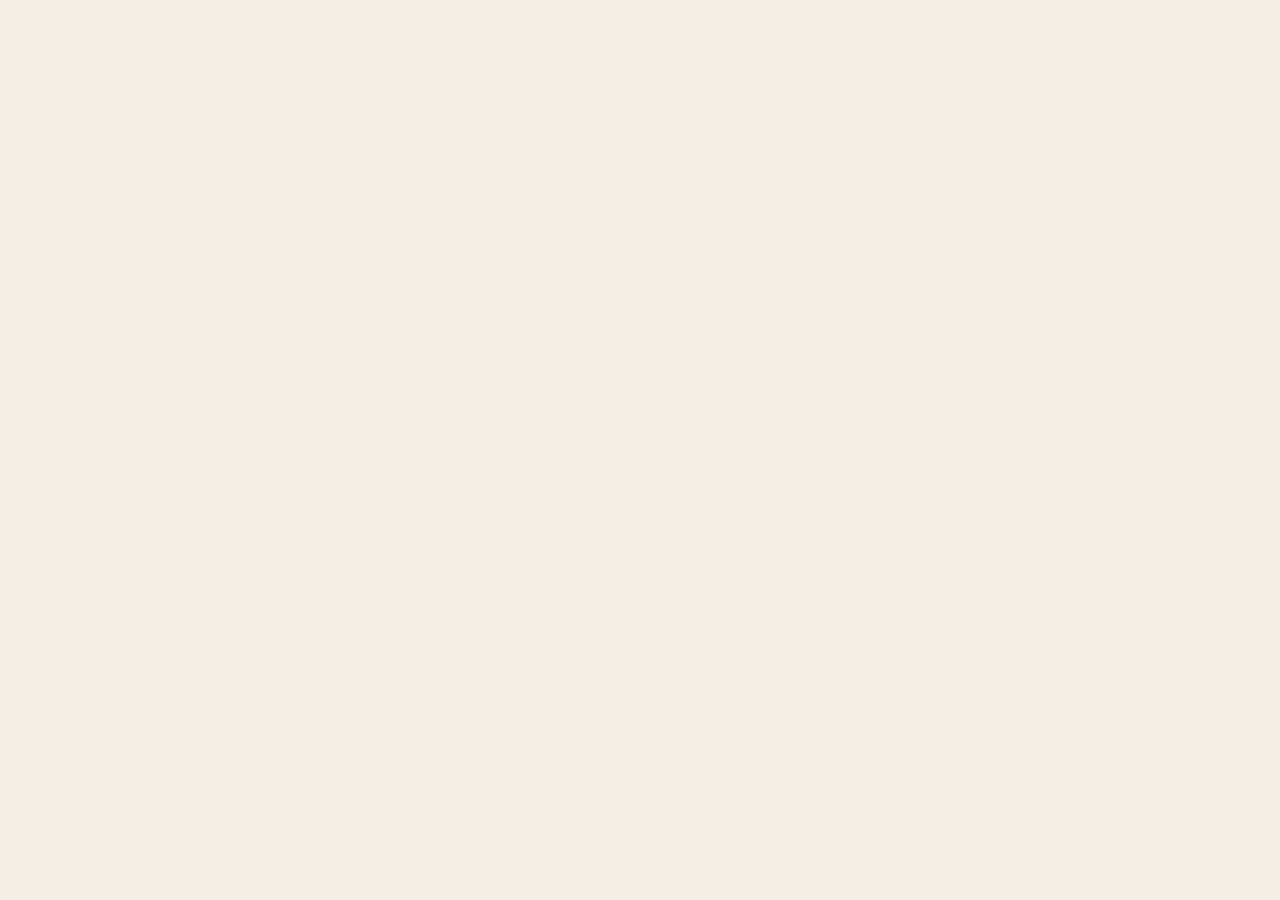
==== index.html @ b14598ec "App più fluida: transizioni anche indietro, foto pronte, posizione conservata Co-Authored-By: Claude" ====
<!doctype html>
<html lang="en">
<head>
  <meta charset="utf-8">
  <meta name="viewport" content="width=device-width, initial-scale=1, viewport-fit=cover">
  <title>Cherry: turn recipe videos into dinner</title>
  <meta name="description" content="Paste any TikTok or Instagram recipe. Cherry writes the full recipe and builds a step-by-step cook mode; on TikTok videos it loops the exact moment for every step. Grocery list in one tap.">
  <meta name="facebook-domain-verification" content="xesewtqw0tldy5pdbw3sz42eih8gtw" />
  <meta name="theme-color" content="#1B1313">
  <link rel="canonical" href="https://hellocherry.app/">
  <meta name="author" content="Jacopo Giannetti">
  <link rel="icon" type="image/png" href="/assets/favicon.png">
  <link rel="apple-touch-icon" href="/assets/apple-touch-icon.png">
  <link rel="manifest" href="/manifest.webmanifest">
  <meta property="og:title" content="Cherry: turn recipe videos into dinner">
  <meta property="og:description" content="Paste a TikTok or Instagram recipe. Cook it step by step; on TikTok videos each step loops.">
  <meta property="og:image" content="https://hellocherry.app/assets/og.png">
  <meta property="og:url" content="https://hellocherry.app/">
  <meta property="og:type" content="website">
  <meta name="twitter:card" content="summary_large_image">
  <link rel="preconnect" href="https://fonts.googleapis.com">
  <link rel="preconnect" href="https://fonts.gstatic.com" crossorigin>
  <link href="https://fonts.googleapis.com/css2?family=Bricolage+Grotesque:opsz,wdth,wght@12..96,75..100,400..800&family=Instrument+Serif:ital@0;1&display=swap" rel="stylesheet">
  <script type="module" crossorigin src="/assets/landing.C2l5xNRT.js"></script>
  <link rel="modulepreload" crossorigin href="/assets/ConsentBanner.BJQ8O-_B.js">
  <link rel="modulepreload" crossorigin href="/assets/Scenes.B4Pzx5_c.js">
  <link rel="modulepreload" crossorigin href="/assets/home.C42SQZsL.js">
  <link rel="stylesheet" crossorigin href="/assets/ConsentBanner.Bgvd4B2_.css">
  <link rel="stylesheet" crossorigin href="/assets/Scenes.BiH8XE1N.css">
  <link rel="stylesheet" crossorigin href="/assets/home.BHweD5wS.css">
</head>
<body>
  <div id="root">
    <noscript>
      <h1>Cherry: turn recipe videos into dinner</h1>
      <p>Paste any TikTok or Instagram recipe. Cherry writes the full recipe and builds a step-by-step cook mode; on TikTok videos it loops the exact moment for every step.</p>
      <a href="/app/start">Start cooking</a>
      <p>Cherry is a product of Jacopo Giannetti, Italy. Contact: support@hellocherry.app</p>
    </noscript>
  </div>
</body>
</html>
---- assets/ConsentBanner.Bgvd4B2_.css ----
:root{--paper: #F4EEE4;--paper-2: #EAE2D5;--paper-3: #DDD3C3;--white: #FFFCF7;--ink: #1B1313;--ink-2: #3B302E;--mute: #7D706A;--faint: #A99D94;--line: rgba(27, 19, 19, .1);--line-2: rgba(27, 19, 19, .2);--cherry: #E8334A;--cherry-press: #C92239;--cherry-wash: #FBE3E1;--night: var(--ink);--subtle: var(--mute);--cherry-deep: var(--cherry-press);--cherry-ink: var(--cherry-press);--blush: var(--cherry-wash);--blush-2: var(--cherry-wash);--butter: var(--paper-2);--fit: var(--ink);--grad: var(--cherry);--display: "Bricolage Grotesque", "Arial Narrow", system-ui, sans-serif;--serif: "Instrument Serif", "Times New Roman", serif;--body: "Bricolage Grotesque", system-ui, -apple-system, sans-serif;--press: .12s;--quick: .22s;--reveal: .62s;--ease: cubic-bezier(.2, .8, .2, 1);--spring: cubic-bezier(.34, 1.4, .64, 1);--r-xl: 36px;--r-lg: 26px;--r-md: 18px;--r-sm: 12px;--shadow-1: 0 1px 0 rgba(27, 19, 19, .04), 0 6px 18px rgba(27, 19, 19, .06);--shadow-2: 0 2px 4px rgba(27, 19, 19, .05), 0 24px 50px rgba(27, 19, 19, .14);--shadow-cherry: 0 10px 26px rgba(232, 51, 74, .28);--safe-b: env(safe-area-inset-bottom, 0px);--safe-t: env(safe-area-inset-top, 0px)}*,*:before,*:after{box-sizing:border-box}html{-webkit-text-size-adjust:100%;-webkit-tap-highlight-color:transparent}body{margin:0;background:var(--paper);color:var(--ink);font:500 16.5px/1.5 var(--body);font-variation-settings:"wdth" 100,"opsz" 14;-webkit-font-smoothing:antialiased;text-rendering:optimizeLegibility}img{display:block;max-width:100%}a{color:inherit;text-decoration:none}button{font:inherit;color:inherit;background:none;border:0;cursor:pointer;padding:0}input,textarea{font:inherit;color:inherit}h1,h2,h3,h4,p{margin:0}ul,ol{margin:0;padding:0;list-style:none}:focus-visible{outline:2.5px solid var(--cherry);outline-offset:3px;border-radius:8px}::selection{background:var(--cherry);color:var(--white)}.display{font-family:var(--display);font-weight:800;font-variation-settings:"wdth" 75,"opsz" 96;letter-spacing:-.035em;line-height:.92;text-wrap:balance}.display em,em.voice{font-family:var(--serif);font-style:italic;font-weight:400;letter-spacing:-.02em;font-variation-settings:normal;color:var(--cherry);padding-right:.04em}.shout{text-transform:uppercase;letter-spacing:-.02em}.eyebrow{font-size:12px;font-weight:700;letter-spacing:.16em;text-transform:uppercase;color:var(--mute);font-variation-settings:"wdth" 100}.num{font-family:var(--display);font-weight:800;font-variation-settings:"wdth" 75,"opsz" 96;letter-spacing:-.05em;line-height:.8;font-feature-settings:"tnum"}.muted{color:var(--mute)}.btn{position:relative;display:inline-flex;align-items:center;justify-content:center;gap:10px;height:58px;padding:0 28px;border-radius:999px;overflow:hidden;font-weight:700;font-size:17px;letter-spacing:-.01em;white-space:nowrap;transition:transform var(--press) var(--ease),background var(--press),box-shadow var(--quick) var(--ease),opacity var(--quick);user-select:none;-webkit-user-select:none}.btn:active{transform:scale(.965)}.btn[disabled]{opacity:.38;pointer-events:none}.btn--cherry{background:var(--cherry);color:var(--white);box-shadow:var(--shadow-cherry)}.btn--cherry:active{background:var(--cherry-press);box-shadow:0 4px 12px #e8334a4d}.btn--ink{background:var(--ink);color:var(--paper)}.btn--ghost{background:transparent;color:var(--ink);box-shadow:inset 0 0 0 1.5px var(--line-2)}.btn--white{background:var(--white);color:var(--ink);box-shadow:var(--shadow-1)}.btn--block{width:100%}.btn--sm{height:44px;padding:0 20px;font-size:15px}.btn--xl{height:66px;padding:0 34px;font-size:19px}.btn.is-busy{pointer-events:none}.btn.is-busy:after{content:"";position:absolute;left:0;bottom:0;height:4px;width:40%;background:currentColor;opacity:.55;border-radius:2px;animation:btn-wait 1.1s var(--ease) infinite}@keyframes btn-wait{0%{transform:translate(-100%)}to{transform:translate(260%)}}.btn.is-done{background:var(--ink);color:var(--paper);box-shadow:none}.icon-btn{width:44px;height:44px;border-radius:50%;display:grid;place-items:center;flex:none;background:var(--white);box-shadow:var(--shadow-1);transition:transform var(--press) var(--ease)}.icon-btn:active{transform:scale(.9)}.chip{display:inline-flex;align-items:center;gap:6px;height:32px;padding:0 13px;border-radius:999px;background:var(--white);box-shadow:inset 0 0 0 1px var(--line);font-size:13.5px;font-weight:600;white-space:nowrap}.plate{border-radius:50%;overflow:hidden;aspect-ratio:1;box-shadow:0 18px 40px #1b131338;background:var(--paper-2)}.plate img{width:100%;height:100%;object-fit:cover;transform:scale(1.04)}.stamp{position:relative;display:grid;place-items:center;width:108px;height:108px;color:var(--ink)}.stamp>svg{position:absolute;top:0;right:0;bottom:0;left:0;width:100%;height:100%;animation:spin 14s linear infinite}.stamp b{font-family:var(--display);font-variation-settings:"wdth" 75;font-weight:800;font-size:30px;letter-spacing:-.04em}@keyframes spin{to{transform:rotate(360deg)}}.spinner{width:20px;height:20px;border-radius:50%;border:2.5px solid var(--line-2);border-top-color:var(--ink);animation:spin .7s linear infinite}.shimmer{background:linear-gradient(100deg,var(--paper-2) 30%,#F1EADD 50%,var(--paper-2) 70%);background-size:300% 100%;animation:shimmer 1.6s linear infinite}@keyframes shimmer{0%{background-position:100% 0}to{background-position:-100% 0}}.loopdemo{border-radius:26px;overflow:hidden;background:var(--ink);color:var(--paper);padding:10px 10px 14px;box-shadow:var(--shadow-2)}.loopdemo__top{display:flex;align-items:center;gap:8px;padding:4px 4px 10px}.loopdemo__x{width:22px;height:22px;border-radius:50%;background:#f4eee424;display:grid;place-items:center}.loopdemo__ticks{flex:1;display:flex;gap:3px}.loopdemo__ticks i{flex:1;height:3px;border-radius:2px;background:#f4eee433;transition:background var(--quick)}.loopdemo__ticks i.on{background:var(--cherry)}.loopdemo__count{font-size:10.5px;font-weight:700;opacity:.55}.loopdemo__video{position:relative;aspect-ratio:1;border-radius:18px;overflow:hidden;background:#000}.loopdemo__video img{position:absolute;top:0;right:0;bottom:0;left:0;width:100%;height:100%;object-fit:cover}.loopdemo__loop{position:absolute;left:8px;bottom:12px;display:inline-flex;align-items:center;gap:5px;height:22px;padding:0 8px;border-radius:11px;background:#1b131399;font-size:10.5px;font-weight:700}.loopdemo__bar{position:absolute;left:0;right:0;bottom:0;height:3px;background:#f4eee440}.loopdemo__bar i{display:block;height:100%;background:var(--cherry)}.loopdemo__card{padding:12px 6px 0;display:grid;gap:3px;min-height:104px;align-content:start}.loopdemo__card small{font-size:9.5px;font-weight:700;letter-spacing:.14em;text-transform:uppercase;opacity:.5}.loopdemo__card b{font-family:var(--display);font-variation-settings:"wdth" 75,"opsz" 48;font-weight:800;font-size:19px;letter-spacing:-.02em;line-height:1.02}.loopdemo__card p{font-size:12px;opacity:.7;line-height:1.35}.loopdemo__ings{display:none}::view-transition-old(root),::view-transition-new(root){animation-duration:.26s;animation-timing-function:var(--ease)}::view-transition-group(*){animation-duration:.42s;animation-timing-function:var(--ease)}@media (prefers-reduced-motion: reduce){*,*:before,*:after{animation-duration:.001ms!important;transition-duration:.001ms!important}}.consent{position:fixed;z-index:95;left:12px;right:12px;bottom:calc(12px + env(safe-area-inset-bottom));max-width:460px;margin:0 auto;padding:16px;border-radius:20px;background:var(--white);box-shadow:0 0 0 1px #1b131314,0 18px 50px #1b131338;display:grid;gap:12px}.consent p{font-size:14.5px;line-height:1.45;color:var(--ink)}.consent a{color:var(--mute);text-decoration:underline}.consent__actions{display:grid;grid-template-columns:1fr 1fr;gap:8px}.consent__actions .btn{height:46px;font-size:15px}.footer__link{font:inherit;color:inherit;background:none;padding:0;cursor:pointer}.consent-sheet{position:fixed;top:0;right:0;bottom:0;left:0;z-index:110;background:#1b131373;display:flex;align-items:flex-end;justify-content:center;padding:12px;padding-bottom:calc(12px + env(safe-area-inset-bottom))}.consent--big{position:relative;left:auto;right:auto;bottom:auto;width:100%;max-width:520px;padding:26px 22px 18px;border-radius:26px;gap:14px;text-align:center}.consent--big h2{font-family:var(--display);font-weight:800;font-size:30px;letter-spacing:-.02em;color:var(--ink);line-height:1.05}.consent--big p{font-size:15.5px;color:var(--ink-2, var(--ink))}.consent__icon{font-size:40px;line-height:1}.consent--big .consent__actions .btn{height:54px;font-size:16.5px}.consent__more{justify-self:center;font-size:14px;color:var(--mute);font-weight:600}@media (min-width: 760px){.consent-sheet{align-items:center}}body.is-app .consent--big{bottom:auto}.consent--notice{display:flex;align-items:center;gap:10px;padding:10px 10px 10px 16px;border-radius:16px;max-width:400px}.consent--notice p{flex:1;font-size:13.5px}.consent__link{font:inherit;font-weight:700;color:var(--ink);text-decoration:underline;background:none;border:0;padding:0;cursor:pointer}.consent__x{flex:none;width:34px;height:34px;border-radius:50%;border:0;background:#1b13130f;color:var(--ink);display:grid;place-items:center;cursor:pointer}body.is-app .consent{bottom:calc(96px + env(safe-area-inset-bottom))}.consent-prefs{position:fixed;top:0;right:0;bottom:0;left:0;z-index:120;background:#1b131361;display:flex;align-items:flex-end;justify-content:center;padding:12px;padding-bottom:calc(12px + env(safe-area-inset-bottom))}.consent-prefs__card{width:100%;max-width:460px;background:var(--white);border-radius:24px;padding:22px 18px 18px;display:grid;gap:14px;box-shadow:0 24px 60px #1b13134d}.consent-prefs__card h2{font-family:var(--display);font-weight:800;font-size:24px;letter-spacing:-.02em;color:var(--ink)}.consent-prefs__lead{margin-top:-8px;font-size:13.5px;color:var(--mute)}.consent-prefs__row{display:flex;gap:14px;align-items:flex-start;padding:14px;border-radius:16px;background:#1b13130a}.consent-prefs__row b{display:block;font-size:15.5px;color:var(--ink);margin-bottom:4px}.consent-prefs__row small{display:block;font-size:13.5px;line-height:1.45;color:var(--mute)}.consent-prefs__note{font-size:12.5px;line-height:1.45;color:var(--mute)}.consent-prefs__note a{color:inherit;text-decoration:underline}.switch{flex:none;position:relative;width:50px;height:30px;border-radius:99px;border:0;background:#1b13132e;cursor:pointer;transition:background .2s}.switch span{position:absolute;top:3px;left:3px;width:24px;height:24px;border-radius:50%;background:#fff;box-shadow:0 2px 6px #0003;transition:transform .22s cubic-bezier(.3,1.4,.5,1)}.switch.is-on{background:var(--cherry)}.switch.is-on span{transform:translate(20px)}.switch:disabled{opacity:.5;cursor:not-allowed}
---- assets/Scenes.BiH8XE1N.css ----
.nx-orbit{--R: min(168px, 20dvh);--P: calc(var(--R) * .58);position:relative;height:calc(var(--R) * 2 + var(--P) * .5);margin:4px -22px 0}.nx-orbit:before{content:"";position:absolute;left:50%;top:50%;width:calc(var(--R) * 1.9);aspect-ratio:1;translate:-50% -50%;border-radius:50%;background:radial-gradient(circle,#e8334a57,#e8334a00 62%)}.nx-orbit__ring{position:absolute;left:50%;top:50%;width:0;height:0;animation:spin 80s linear infinite}.nx-orbit__seat{position:absolute;width:var(--P);height:var(--P);left:calc(var(--P) / -2);top:calc(var(--P) / -2);transform:rotate(var(--a)) translateY(calc(var(--R) * -1))}.nx-orbit__seat .plate{display:block;width:100%;box-shadow:0 16px 36px #0000008c;background:#2a2020}.nx-orbit__core{position:absolute;left:50%;top:50%;translate:-50% -50%;display:grid;justify-items:center;gap:10px}.nx-orbit__core img{width:70px;height:70px;border-radius:22px;box-shadow:0 14px 40px #e8334a73}.nx-orbit__core .display{font-size:34px;color:var(--paper);letter-spacing:-.03em}.nx-mask{display:block;overflow:hidden;padding-bottom:.1em;margin-bottom:-.1em}.nx-mask>span{display:block}.nx-box{--kraft: #C9A574;--kraft-2: #A98556;--kraft-3: #DDBD8F;position:relative;height:min(310px,36dvh);margin-top:6px}.nx-box__back{position:absolute;left:7%;right:7%;bottom:0;height:128px;border-radius:8px 8px 14px 14px;background:linear-gradient(var(--kraft-2),#8E6E45)}.nx-box__back:before,.nx-box__back:after{content:"";position:absolute;top:-26px;width:44%;height:30px;background:var(--kraft-3);border-radius:4px;transition:transform var(--reveal) var(--ease)}.nx-box__back:before{left:-7%;transform-origin:100% 100%;transform:rotate(-24deg)}.nx-box__back:after{right:-7%;transform-origin:0 100%;transform:rotate(24deg)}.nx-box__front{position:absolute;z-index:20;left:3%;right:3%;bottom:0;height:100px;display:flex;flex-direction:column;align-items:center;justify-content:center;gap:4px;border-radius:6px 6px 16px 16px;background:linear-gradient(var(--kraft-3),var(--kraft) 30%);box-shadow:0 -2px #ffffff59 inset,0 18px 30px #1b131338}.nx-box__front:before{content:"";position:absolute;left:50%;top:0;width:46px;height:100%;margin-left:-23px;background:#fffcf747}.nx-box__label{position:relative;display:grid;justify-items:center;padding:6px 16px 7px;background:var(--white);color:var(--ink);border-radius:4px;transform:rotate(-2deg);box-shadow:0 2px 6px #1b13132e}.nx-box__label small{font-size:10.5px;font-weight:700;letter-spacing:.2em;text-transform:uppercase;color:var(--mute)}.nx-box__label b{font-size:30px;line-height:.95;text-transform:uppercase}.nx-box__front .voice{position:relative;font-size:17px;line-height:1;color:#5b4326}.nx-box__shelf{position:absolute;left:0;right:0;top:0;height:92px;border-bottom:2px solid var(--ink)}.nx-box__shelf small{display:block;font-size:12px;font-weight:700;letter-spacing:.16em;text-transform:uppercase;color:var(--mute)}.nx-box__shelf .voice{position:absolute;left:0;bottom:12px;font-size:30px;line-height:1;color:var(--faint)}.nx-reelcard{position:absolute;width:15.5%;aspect-ratio:3 / 4;margin-left:-7.75%;border-radius:9px;overflow:hidden;background:var(--paper-3);box-shadow:0 0 0 2px var(--white),0 6px 14px #1b131347;transition:filter .5s var(--ease),border-radius .4s var(--ease),box-shadow .3s}.nx-reelcard img{width:100%;height:100%;object-fit:cover}.nx-reelcard i{position:absolute;right:5px;top:0;width:9px;height:13px;background:var(--cherry);clip-path:polygon(0 0,100% 0,100% 100%,50% 72%,0 100%)}.nx-box.is-closed .nx-reelcard:not(.is-out){filter:grayscale(1) brightness(.8)}.nx-reelcard.is-out{width:16.5%;aspect-ratio:1;margin-left:0;border-radius:50%;box-shadow:0 0 0 3px var(--white),0 0 0 6px var(--cherry),0 10px 20px #e8334a66}.nx-reelcard.is-out i{display:none}.flow--dark .nx-box__shelf{border-color:#f4eee459}.flow--dark .nx-box__shelf small{color:#f4eee48c}.flow--dark .nx-reelcard.is-out{box-shadow:0 0 0 3px var(--ink),0 0 0 6px var(--cherry),0 10px 24px #e8334a80}.flow--dark .nx-box__front{box-shadow:0 -2px #ffffff59 inset,0 18px 40px #0009}.nx-readout{display:flex;align-items:baseline;gap:14px}.nx-readout .num{font-size:84px}.nx-readout .voice{font-size:24px;color:var(--ink);line-height:1.05}.nx-ruler{-webkit-appearance:none;-moz-appearance:none;appearance:none;display:block;width:100%;height:48px;margin:10px 0 0;background:repeating-linear-gradient(90deg,var(--line-2) 0 1.5px,transparent 1.5px calc((100% - 1.5px) / 27)) center / 100% 20px no-repeat;touch-action:pan-y}.nx-ruler::-webkit-slider-runnable-track{height:48px;background:none}.nx-ruler::-moz-range-track{height:48px;background:none}.nx-ruler::-webkit-slider-thumb{-webkit-appearance:none;width:12px;height:48px;border-radius:6px;background:var(--cherry);box-shadow:0 0 0 4px var(--paper),var(--shadow-cherry)}.nx-ruler::-moz-range-thumb{width:12px;height:48px;border:0;border-radius:6px;background:var(--cherry);box-shadow:0 0 0 4px var(--paper),var(--shadow-cherry)}.nx-ruler__ends{display:flex;justify-content:space-between;margin-top:4px;font-size:13px;font-weight:600;color:var(--mute)}.nx-link{display:flex;align-items:center;gap:10px;height:46px;padding:0 8px 0 14px;border-radius:999px;background:var(--white);box-shadow:var(--shadow-1),inset 0 0 0 1.5px var(--line);font-size:14px;font-weight:600;color:var(--ink-2)}.nx-link>span{flex:1;overflow:hidden;text-overflow:ellipsis;white-space:nowrap}.nx-link>i{width:30px;height:30px;flex:none;border-radius:50%;display:grid;place-items:center;background:var(--ink);color:var(--paper);transition:background var(--quick)}.nx-link>i.done{background:var(--cherry)}.nx-link .spinner{width:14px;height:14px;border-color:#f4eee44d;border-top-color:var(--paper)}.nx-magic__stage{position:relative;height:244px;margin-top:14px}.nx-reel{position:absolute;left:50%;top:0;width:138px;height:244px;margin-left:-69px;border-radius:22px;overflow:hidden;background:#000;box-shadow:var(--shadow-2);transform-origin:50% 42%}.nx-reel img{width:100%;height:100%;object-fit:cover}.nx-reel:after{content:"";position:absolute;top:55%;right:0;bottom:0;left:0;background:linear-gradient(transparent,#0009)}.nx-reel__ui{position:absolute;z-index:1;right:8px;bottom:52px;display:grid;gap:8px}.nx-reel__ui i{width:22px;height:22px;border-radius:50%;background:#ffffffe0}.nx-reel__cap{position:absolute;z-index:1;left:10px;right:44px;bottom:14px;display:grid;gap:5px}.nx-reel__cap b{height:6px;border-radius:3px;background:#ffffffd9}.nx-reel__cap b:last-child{width:60%}.nx-reel__scan{position:absolute;z-index:2;left:0;right:0;height:3px;background:var(--cherry);box-shadow:0 0 20px 7px #e8334abf}.nx-step{position:absolute;left:112px;right:0;top:4px;height:54px;display:flex;align-items:center;gap:10px;padding:6px 10px 6px 6px;border-radius:16px;background:var(--white);box-shadow:var(--shadow-1),inset 0 0 0 1px var(--line)}.nx-step img{width:42px;height:42px;flex:none;border-radius:11px;object-fit:cover}.nx-step>span{flex:1;min-width:0;display:grid;gap:1px}.nx-step small{font-size:11px;font-weight:700;letter-spacing:.06em;color:var(--mute)}.nx-step b{font-size:14.5px;font-weight:700;line-height:1.15;white-space:nowrap;overflow:hidden;text-overflow:ellipsis}.nx-step>i{width:24px;height:24px;flex:none;border-radius:50%;display:grid;place-items:center;background:var(--cherry);color:#fff}.nx-step>i svg{animation:spin 2.4s linear infinite}.nx-step.is-live{box-shadow:0 0 0 2px var(--cherry),var(--shadow-2)}.nx-magic__cap{display:flex;align-items:center;justify-content:space-between;gap:12px;margin-top:12px;min-height:32px}.nx-magic__cap p{font-family:var(--serif);font-style:italic;font-size:23px;line-height:1.1}.nx-magic__cap button{width:32px;height:32px;flex:none;border-radius:50%;display:grid;place-items:center;background:var(--paper-2);color:var(--mute)}
---- assets/home.BHweD5wS.css ----
html{scroll-behavior:smooth}body{overflow-x:hidden;font-size:17.5px}main{overflow-x:clip}section{padding:clamp(84px,11vw,160px) clamp(18px,5vw,64px);max-width:1320px;margin:0 auto}.section-title{font-size:clamp(46px,7.4vw,104px);max-width:13ch}.eyebrow{display:block;margin-bottom:18px}.nav{position:fixed;z-index:50;top:10px;left:50%;transform:translate(-50%);width:min(1240px,calc(100% - 20px));display:flex;align-items:center;justify-content:space-between;gap:16px;height:62px;padding:0 9px 0 18px;border-radius:999px;transition:background var(--quick),box-shadow var(--quick)}.nav--solid{background:#fffcf7db;backdrop-filter:blur(18px) saturate(1.4);-webkit-backdrop-filter:blur(18px) saturate(1.4);box-shadow:var(--shadow-1)}.nav__links{display:flex;gap:30px;font-weight:600;font-size:15px}.nav__links a{transition:color var(--press)}.nav__links a:hover{color:var(--cherry)}.nav__cta{display:flex;align-items:center;gap:16px}.nav__signin{font-weight:600;font-size:15px}@media (max-width: 860px){.nav__links{display:none}.nav__cta{gap:14px}}.hero{max-width:none;padding:104px clamp(14px,3vw,44px) 56px;min-height:100svh;display:flex;flex-direction:column}.hero__stage{position:relative;flex:1;display:grid;grid-template-columns:minmax(0,1fr) auto;align-items:center;gap:clamp(24px,4vw,72px)}.hero__title{font-size:clamp(60px,12.4vw,210px);line-height:.86;letter-spacing:-.045em}.hero__title>span{display:block;white-space:nowrap}.hero__title em{text-transform:none;font-size:1.02em;letter-spacing:-.03em}.hero__p{display:inline-block;width:.82em;vertical-align:middle;margin:-.1em .04em 0}.hero__phone{position:relative;width:clamp(170px,20vw,320px);z-index:3}.hero__foot{display:flex;align-items:flex-end;justify-content:space-between;gap:40px;margin-top:clamp(30px,5vw,64px);padding:0 clamp(4px,2vw,20px)}.hero__lead{font-size:clamp(18px,1.7vw,24px);line-height:1.38;max-width:31ch;color:var(--ink-2)}.hero__lead b{color:var(--ink);font-weight:700}.hero__cta{display:grid;gap:12px;justify-items:end;flex:none}.hero__sub{font-size:14.5px;color:var(--mute)}@media (max-width: 760px){.hero{padding-top:92px;min-height:0}.hero__title{font-size:17.5vw}.hero__stage{grid-template-columns:1fr;justify-items:center;padding-top:8px;gap:30px}.hero__title{justify-self:start}.hero__phone{width:62vw}.hero__foot{flex-direction:column;align-items:stretch;gap:22px;margin-top:64px}.hero__cta{justify-items:stretch}.hero__cta .btn{width:100%;padding:0 18px}.hero__sub{text-align:center}}.marquee{background:var(--ink);color:var(--paper);overflow:hidden;padding:20px 0;transform:rotate(-1.2deg) scale(1.02);margin:10px 0 0}.marquee__track{display:flex;width:max-content;animation:slide 26s linear infinite}.marquee span{display:inline-flex;align-items:center;font-family:var(--display);font-variation-settings:"wdth" 75,"opsz" 96;font-weight:800;text-transform:uppercase;font-size:clamp(24px,3.4vw,46px);letter-spacing:-.02em;white-space:nowrap}.marquee i{width:.42em;height:.42em;border-radius:50%;background:var(--cherry);margin:0 .7em}@keyframes slide{to{transform:translate(-50%)}}.problem__title{font-size:clamp(46px,8vw,118px);max-width:14ch}.problem__title s{text-decoration-color:var(--cherry);text-decoration-thickness:.07em;color:var(--faint)}.problem__list{margin-top:clamp(40px,6vw,84px);border-top:2px solid var(--ink)}.problem__list li{display:grid;grid-template-columns:clamp(70px,12vw,190px) 1fr;align-items:baseline;gap:16px;padding:clamp(22px,3vw,38px) 0;border-bottom:1px solid var(--line-2)}.problem__list .num{font-size:clamp(44px,6vw,92px);color:var(--paper-3);transition:color var(--quick)}.problem__list li:hover .num{color:var(--cherry)}.problem__list b{font-family:var(--display);font-variation-settings:"wdth" 75,"opsz" 96;font-weight:800;font-size:clamp(28px,4vw,58px);letter-spacing:-.03em;line-height:1;display:block}.problem__list p{color:var(--mute);margin-top:8px;font-size:clamp(16px,1.5vw,20px)}.how{display:grid;grid-template-columns:1fr 1fr;gap:clamp(30px,5vw,80px) clamp(30px,6vw,90px);align-items:end}.how__steps{grid-column:1 / -1;display:grid;grid-template-columns:repeat(3,1fr);gap:clamp(20px,3vw,44px);border-top:2px solid var(--ink);padding-top:26px}.how__steps .num{display:block;font-size:clamp(64px,8vw,124px);color:var(--cherry);margin-bottom:14px}.how__steps b{font-size:clamp(20px,1.9vw,26px);font-weight:700;letter-spacing:-.01em}.how__steps p{color:var(--mute);margin-top:8px;max-width:34ch}.typing{padding:clamp(18px,2.4vw,30px);border-radius:var(--r-xl);background:var(--white);box-shadow:var(--shadow-2)}.typing__field{display:flex;align-items:center;gap:10px;height:64px;padding:0 8px 0 22px;border-radius:999px;background:var(--paper);font-weight:500;overflow:hidden}.typing__field>span:first-child{flex:1;white-space:nowrap;overflow:hidden}.caret{display:inline-block;width:2px;height:1.15em;background:var(--cherry);vertical-align:-4px;margin-left:2px;animation:blink 1s steps(1) infinite}@keyframes blink{50%{opacity:0}}.typing__go{width:48px;height:48px;flex:none;border-radius:50%;background:var(--paper-3);color:var(--white);display:grid;place-items:center;transition:background var(--quick) var(--ease),transform var(--quick) var(--spring)}.typing__go.on{background:var(--cherry);transform:scale(1.06)}.typing__out{height:104px;display:grid;align-items:center;padding:14px 6px 0}.typing__work{display:flex;align-items:center;gap:12px;font-weight:600;color:var(--mute)}.typing__result{display:flex;align-items:center;gap:16px}.typing__result .plate{width:84px;flex:none;box-shadow:var(--shadow-1)}.typing__result b{font-family:var(--display);font-variation-settings:"wdth" 75,"opsz" 48;font-weight:800;font-size:28px;letter-spacing:-.02em;line-height:1;display:block}.typing__result small{color:var(--mute);font-size:14.5px;display:block;margin-top:6px}@media (max-width: 860px){.how,.how__steps{grid-template-columns:1fr}}.cookm{max-width:none;background:var(--ink);color:var(--paper);border-radius:clamp(32px,5vw,72px);margin:0 clamp(8px,1.4vw,20px);padding-left:clamp(22px,6vw,110px);padding-right:clamp(22px,6vw,110px)}.cookm .eyebrow{color:#f4eee48c}.cookm__inner{max-width:1200px;margin:0 auto;display:grid;grid-template-columns:1.2fr .8fr;gap:clamp(30px,6vw,100px);align-items:center}.cookm__list{margin-top:clamp(30px,4vw,56px);border-top:1px solid rgba(244,238,228,.25)}.cookm__list li{padding:20px 0;border-bottom:1px solid rgba(244,238,228,.14);display:grid;grid-template-columns:minmax(0,1fr) minmax(0,1.2fr);gap:20px;align-items:baseline}.cookm__list b{font-size:19px;font-weight:700}.cookm__list p{color:#f4eee49e;font-size:16px}.cookm__demo{position:relative;max-width:340px;justify-self:center;width:100%}.cookm__demo .loopdemo{background:#2a1e1e;box-shadow:0 40px 80px #00000080;transform:rotate(3deg)}.cookm__stamp{position:absolute;left:-54px;top:-48px;width:128px;height:128px;color:var(--ink);background:var(--cherry);border-radius:50%;z-index:2}.cookm__stamp>svg{color:var(--white);fill:var(--white)}.cookm__stamp b{color:var(--white);display:grid}@media (max-width: 900px){.cookm__inner{grid-template-columns:1fr}.cookm__list li{grid-template-columns:1fr;gap:4px}.cookm__demo{max-width:280px;margin-top:30px}.cookm__stamp{left:-30px;top:-40px;width:104px;height:104px}}.more{display:grid;grid-template-columns:1fr 1fr;gap:18px}.more__tile{position:relative;padding:clamp(26px,3.4vw,48px);border-radius:var(--r-xl);background:var(--white);box-shadow:var(--shadow-1);overflow:hidden;min-height:480px;display:flex;flex-direction:column}.more__tile h3{font-size:clamp(36px,4.4vw,64px);max-width:11ch}.more__tile--book{background:var(--paper-2);box-shadow:none}.checks{margin-top:auto;padding-top:30px;border-top:0}.checks li{display:flex;align-items:center;gap:14px;padding:15px 0;border-top:1px solid var(--line-2);font-weight:600;font-size:18px}.checks em{margin-left:auto;font-style:normal;color:var(--mute);font-weight:500;font-size:15.5px}.cb{width:26px;height:26px;border-radius:50%;box-shadow:inset 0 0 0 1.5px var(--line-2);display:grid;place-items:center;color:var(--paper);flex:none}.checks li.on .cb{background:var(--ink);box-shadow:none}.checks li.on span:nth-child(2){color:var(--faint);text-decoration:line-through;text-decoration-color:var(--cherry);text-decoration-thickness:2px}.more__plates{position:absolute;left:0;right:0;bottom:-70px;display:flex;justify-content:center}.more__plates .plate{width:30%;flex:none;margin:0 -5%}.more__plates .plate:nth-child(odd){transform:translateY(38px) rotate(-6deg)}.more__plates .plate:nth-child(3n){z-index:2;transform:translateY(-14px)}@media (max-width: 820px){.more{grid-template-columns:1fr}.more__tile{min-height:420px}}.applike{max-width:none;background:var(--cherry);color:var(--white);margin-top:clamp(60px,8vw,120px);overflow:hidden}.applike__inner{max-width:1200px;margin:0 auto;display:grid;grid-template-columns:1.3fr .7fr;gap:40px;align-items:center}.applike .eyebrow{color:#fffcf7bf}.applike__title{font-size:clamp(52px,9vw,140px);line-height:.84}.applike__title em{color:var(--ink);text-transform:none}.applike__lead{font-size:clamp(17px,1.6vw,21px);max-width:40ch;margin:26px 0 30px;opacity:.92}.applike__icon{width:min(300px,60vw);border-radius:22%;box-shadow:0 40px 80px #1b131359;justify-self:center}@media (max-width: 820px){.applike__inner{grid-template-columns:1fr}.applike__icon{width:180px;justify-self:start}}.pricing{text-align:center}.pricing .section-title{margin:0 auto}.price-cards{display:grid;grid-template-columns:repeat(2,minmax(0,380px));justify-content:center;gap:18px;margin-top:56px;text-align:left}.price{position:relative;padding:32px;border-radius:var(--r-xl);background:var(--white);box-shadow:inset 0 0 0 1.5px var(--line-2);display:grid;gap:10px}.price--best{box-shadow:inset 0 0 0 2.5px var(--ink),var(--shadow-2)}.price__tag{position:absolute;top:-13px;left:28px;height:26px;padding:0 12px;border-radius:13px;background:var(--cherry);color:var(--white);font-size:12px;font-weight:700;line-height:26px;letter-spacing:.06em;text-transform:uppercase}.price>b{font-size:18px;font-weight:700}.price__amount{font-size:clamp(64px,7vw,96px);margin:6px 0;display:flex;align-items:baseline;flex-wrap:wrap;gap:0 .14em}.price__amount small{font-size:.24em;font-weight:600;color:var(--mute);letter-spacing:0}.price__was{font-size:.42em;font-weight:600;color:var(--mute);text-decoration-thickness:2px;margin-right:.2em}.price p b{color:var(--ink)}.price p{color:var(--mute);margin-bottom:14px;min-height:2.6em}.pricing__fine{margin-top:28px;color:var(--mute);font-size:15px}@media (max-width: 720px){.price-cards{grid-template-columns:1fr}}.faq{max-width:980px}.faq__list{margin-top:48px;border-top:2px solid var(--ink)}.faq__item{border-bottom:1px solid var(--line-2)}.faq__item button{width:100%;display:flex;justify-content:space-between;align-items:center;gap:20px;padding:26px 0;text-align:left;font-weight:700;font-size:clamp(20px,2.1vw,26px);letter-spacing:-.015em}.faq__item button svg{flex:none;transition:transform var(--quick) var(--ease),color var(--quick)}.faq__item.open button svg{transform:rotate(45deg);color:var(--cherry)}.faq__item p{color:var(--ink-2);padding:0 0 28px;max-width:62ch}.faq__item>div{overflow:hidden}.closer{position:relative;text-align:center;padding-top:clamp(60px,8vw,120px)}.closer__title{font-size:clamp(60px,12.5vw,210px);line-height:.82;margin:0 auto 44px;max-width:9ch;position:relative;z-index:1}.closer__title em{text-transform:none}.closer__plates .plate{position:absolute;width:clamp(110px,17vw,260px)}.closer__plates .plate:nth-child(1){left:4%;top:12%;transform:rotate(-10deg)}.closer__plates .plate:nth-child(2){right:5%;bottom:20%;transform:rotate(8deg);z-index:2}.footer{max-width:1320px;margin:0 auto;padding:36px clamp(18px,5vw,64px) calc(110px + var(--safe-b));display:flex;flex-wrap:wrap;align-items:center;justify-content:space-between;gap:20px;border-top:1px solid var(--line-2)}.footer nav{display:flex;gap:24px;font-weight:600;font-size:15px}.footer small{width:100%;color:var(--faint)}.sticky-cta{position:fixed;z-index:45;left:50%;bottom:calc(16px + var(--safe-b));box-shadow:0 0 0 4px var(--paper),0 14px 30px #1b131340}@media (min-width: 861px){.sticky-cta{display:none}}@media (max-width: 760px){.closer__plates{display:flex;justify-content:center;gap:18px;margin-bottom:26px}.closer__plates .plate{position:relative;width:30vw;left:auto;right:auto;top:auto;bottom:auto}}.lnav{--p: 0;position:fixed;z-index:50;left:50%;top:calc(14px - var(--p) * 4px);transform:translate(-50%);display:flex;align-items:center;justify-content:space-between;gap:16px;width:calc(100% - 28px);max-width:calc(1280px - var(--p) * 560px);height:calc(66px - var(--p) * 12px);padding:0 calc(10px - var(--p) * 3px) 0 calc(22px - var(--p) * 6px);border-radius:999px;color:color-mix(in srgb,var(--ink) calc(var(--p) * 100%),var(--paper));background:rgba(255,252,247,calc(var(--p) * .9));-webkit-backdrop-filter:blur(calc(var(--p) * 18px)) saturate(1.4);backdrop-filter:blur(calc(var(--p) * 18px)) saturate(1.4);box-shadow:0 1px rgba(27,19,19,calc(var(--p) * .05)),0 12px 32px rgba(27,19,19,calc(var(--p) * .14));transition:max-width .22s var(--ease),width .22s var(--ease),height .22s var(--ease),top .22s var(--ease),padding .22s var(--ease),background .22s linear,color .22s linear,box-shadow .22s linear}.lnav__logo{display:inline-flex;align-items:center;gap:9px}.lnav__logo img{width:calc(34px - var(--p) * 6px);height:calc(34px - var(--p) * 6px);border-radius:11px;transition:width .22s var(--ease),height .22s var(--ease)}.lnav__logo .display{font-size:calc(25px - var(--p) * 4px);letter-spacing:-.02em;transition:font-size .22s var(--ease)}.lnav__links{display:flex;gap:calc(34px - var(--p) * 10px);font-weight:600;font-size:15px;transition:gap .22s var(--ease)}.lnav__links a{position:relative;padding:6px 0}.lnav__links a:after{content:"";position:absolute;left:0;right:0;bottom:0;height:2px;border-radius:1px;background:var(--cherry);transform:scaleX(0);transform-origin:0 50%;transition:transform var(--quick) var(--ease)}.lnav__links a:hover:after{transform:scaleX(1)}.lnav__cta{display:flex;align-items:center;gap:16px}.lnav__signin{font-weight:600;font-size:15px;white-space:nowrap}.lnav .btn--sm{height:calc(46px - var(--p) * 6px);transition:height .22s var(--ease)}@media (max-width: 860px){.lnav{width:calc(100% - 20px - var(--p) * 18%);gap:10px;padding-left:calc(14px - var(--p) * 2px)}.lnav__links,.lnav__signin{display:none}.lnav__cta{gap:8px}.lnav .btn--sm{padding:0 16px}.lnav__menu{display:grid}}.lnav__menu{display:none;place-items:center;width:calc(46px - var(--p) * 6px);height:calc(46px - var(--p) * 6px);border-radius:50%;color:inherit;background:color-mix(in srgb,rgba(27,19,19,.07) calc(var(--p) * 100%),rgba(244,238,228,.14));transition:width .22s var(--ease),height .22s var(--ease)}.lnav--paper .lnav__menu{background:#1b131312}.lnav__sheet{position:absolute;right:0;top:calc(100% + 10px);min-width:220px;display:grid;padding:10px;border-radius:24px;background:var(--white);color:var(--ink);box-shadow:0 0 0 1px var(--line),0 24px 50px #1b131347;animation:lnav-sheet .22s var(--ease);transform-origin:100% 0}.lnav__sheet a{padding:13px 14px;border-radius:14px;font-weight:600;font-size:17px}.lnav__sheet a:active{background:var(--paper-2)}.lnav__sheet a:last-child{margin-top:6px;border-top:1px solid var(--line);border-radius:0 0 14px 14px;color:var(--mute)}@keyframes lnav-sheet{0%{opacity:0;transform:translateY(-8px) scale(.96)}}@media (min-width: 861px){.lnav__sheet{display:none}}@media (max-width: 860px){.lnav__menu{display:grid}}.lhero{max-width:none;margin:0;padding:0;background:var(--ink);color:var(--paper);border-radius:0 0 clamp(32px,5vw,72px) clamp(32px,5vw,72px);overflow:hidden}.lhero__in{position:relative;max-width:1400px;min-height:100svh;margin:0 auto;padding:120px clamp(18px,5vw,72px) clamp(40px,6vw,80px);display:grid;grid-template-columns:minmax(0,1.05fr) minmax(0,.95fr);align-items:center;gap:clamp(20px,4vw,60px)}.lhero__text{grid-column:1;grid-row:1;position:relative;z-index:2}.lhero__orbit{grid-column:2;grid-row:1;justify-self:center}.lhero .nx-orbit{--R: clamp(170px, 19vw, 290px);width:calc(var(--R) * 2 + var(--P));height:calc(var(--R) * 2 + var(--P));margin:0}.lhero .nx-orbit__core img{width:clamp(64px,7vw,108px);height:auto;aspect-ratio:1;border-radius:28%}.lhero__title .nx-mask{width:max-content}.lhero__title{font-size:clamp(56px,7.9vw,140px);line-height:.86;letter-spacing:-.045em;white-space:nowrap}.lhero__title em{text-transform:none}.lhero__lead{margin-top:clamp(22px,2.6vw,38px);font-size:clamp(18px,1.55vw,23px);line-height:1.4;max-width:34ch;color:#f4eee4c7}.lhero__lead b{color:var(--paper);font-weight:700}.lhero__cta{margin-top:clamp(26px,3vw,40px);display:grid;gap:12px;justify-items:start}.lhero__cta span{font-size:14.5px;color:#f4eee48c}@media (max-width: 860px){.lhero__in{grid-template-columns:minmax(0,1fr);min-height:0;padding:86px 22px 44px;gap:6px}.lhero__orbit{grid-column:1;grid-row:1;justify-self:center}.lhero__text{grid-row:2}.lhero .nx-orbit{--R: min(168px, 43vw)}.lhero__title{font-size:clamp(44px,13vw,64px)}.lhero__cta{justify-items:stretch}.lhero__cta .btn{width:100%;padding:0 18px}.lhero__cta span{text-align:center}}.lhero+.marquee{margin-top:clamp(28px,4vw,56px)}.lsome{display:grid;grid-template-columns:minmax(0,1fr) minmax(0,1fr);gap:clamp(30px,5vw,90px);align-items:center}.lsome .section-title{max-width:9ch}.lsome__lead{margin-top:22px;font-size:clamp(18px,1.5vw,21px);line-height:1.45;color:var(--ink-2);max-width:36ch}.lsome__ctl{margin-top:clamp(26px,3vw,44px);max-width:460px}.lsome__ctl .nx-readout .num{font-size:clamp(72px,8vw,120px)}.lsome__ctl .nx-readout .voice{font-size:clamp(20px,1.9vw,26px)}.lsome__box{justify-self:center;width:min(100%,520px)}.lsome__box .nx-box{height:470px;margin:0}.lsome__box .nx-box__front{height:124px}.lsome__box .nx-box__back{height:158px}.lsome__box .nx-box__label b{font-size:38px}.lsome__pains{grid-column:1 / -1;display:grid;grid-template-columns:repeat(3,1fr);gap:clamp(18px,3vw,44px);margin-top:clamp(20px,3vw,40px);padding-top:26px;border-top:2px solid var(--ink)}.lsome__pains .num{display:block;font-size:clamp(34px,4vw,56px);color:var(--paper-3);margin-bottom:12px}.lsome__pains b{display:block;font-family:var(--display);font-variation-settings:"wdth" 75,"opsz" 96;font-weight:800;font-size:clamp(24px,2.5vw,36px);letter-spacing:-.03em;line-height:1}.lsome__pains p{margin-top:8px;color:var(--mute);font-size:16.5px;max-width:30ch}@media (max-width: 860px){.lsome{grid-template-columns:minmax(0,1fr)}.lsome__box{order:-1}.lsome__box .nx-box{height:330px}.lsome__box .nx-box__front{height:100px}.lsome__box .nx-box__back{height:128px}.lsome__box .nx-box__label b{font-size:30px}.lsome__pains{grid-template-columns:1fr;gap:22px}}.lhow{display:grid;grid-template-columns:minmax(0,.9fr) minmax(0,1.1fr);gap:clamp(30px,6vw,110px);align-items:center}.lhow__stage{justify-self:center;width:min(100%,400px);padding:clamp(18px,2.2vw,28px);border-radius:var(--r-xl);background:var(--paper-2)}.lhow__stage .nx-magic{margin:0}.lhow .section-title{max-width:11ch}.lhow__steps{margin-top:clamp(28px,3.4vw,52px);border-top:2px solid var(--ink)}.lhow__steps li{display:grid;grid-template-columns:clamp(52px,6vw,92px) 1fr;align-items:start;gap:12px;padding:clamp(16px,2vw,24px) 0;border-bottom:1px solid var(--line-2);opacity:.42;transition:opacity var(--reveal) var(--ease)}.lhow__steps li.on{opacity:1}.lhow__steps .num{font-size:clamp(44px,5vw,76px);color:var(--paper-3);transition:color var(--reveal) var(--ease)}.lhow__steps li.on .num{color:var(--cherry)}.lhow__steps b{display:block;font-size:clamp(20px,1.9vw,26px);font-weight:700;letter-spacing:-.01em}.lhow__steps p{margin-top:6px;color:var(--mute);max-width:40ch}@media (max-width: 860px){.lhow{grid-template-columns:minmax(0,1fr)}.lhow__copy{order:-1}}.lnav--paper{color:var(--ink)}.lnav__links a[aria-current=page]:after{transform:scaleX(1)}.lprice{min-height:calc(100svh - 160px);padding-top:clamp(70px,8vw,110px)}.more__tile--book .more__plates{bottom:26px;left:0;right:0;justify-content:center}.more__tile--book .more__plates .plate{width:24%;margin:0 -4%}.more__tile--book .more__plates .plate:nth-child(1){transform:translateY(30px) rotate(-14deg);z-index:1}.more__tile--book .more__plates .plate:nth-child(2){transform:translateY(10px) rotate(-7deg);z-index:2}.more__tile--book .more__plates .plate:nth-child(3){transform:translateY(-2px) rotate(-2deg);z-index:3}.more__tile--book .more__plates .plate:nth-child(4){transform:translateY(-2px) rotate(3deg);z-index:4}.more__tile--book .more__plates .plate:nth-child(5){transform:translateY(10px) rotate(8deg);z-index:2}.more__tile--book .more__plates .plate:nth-child(6){transform:translateY(30px) rotate(14deg);z-index:1}@media (max-width: 820px){.more__tile--book{min-height:380px}.more__tile--book .more__plates .plate{width:25%;margin:0 -4%}}.footer nav{flex-wrap:wrap;gap:14px 24px}.footer{padding-bottom:calc(40px + var(--safe-b))}.closer--top{padding-top:clamp(110px,12vw,170px);padding-bottom:clamp(40px,6vw,90px)}.lhero--end{border-radius:clamp(32px,5vw,72px);margin-top:clamp(40px,6vw,90px)}.lhero--end .lhero__in{min-height:0;padding-top:clamp(60px,8vw,110px)}
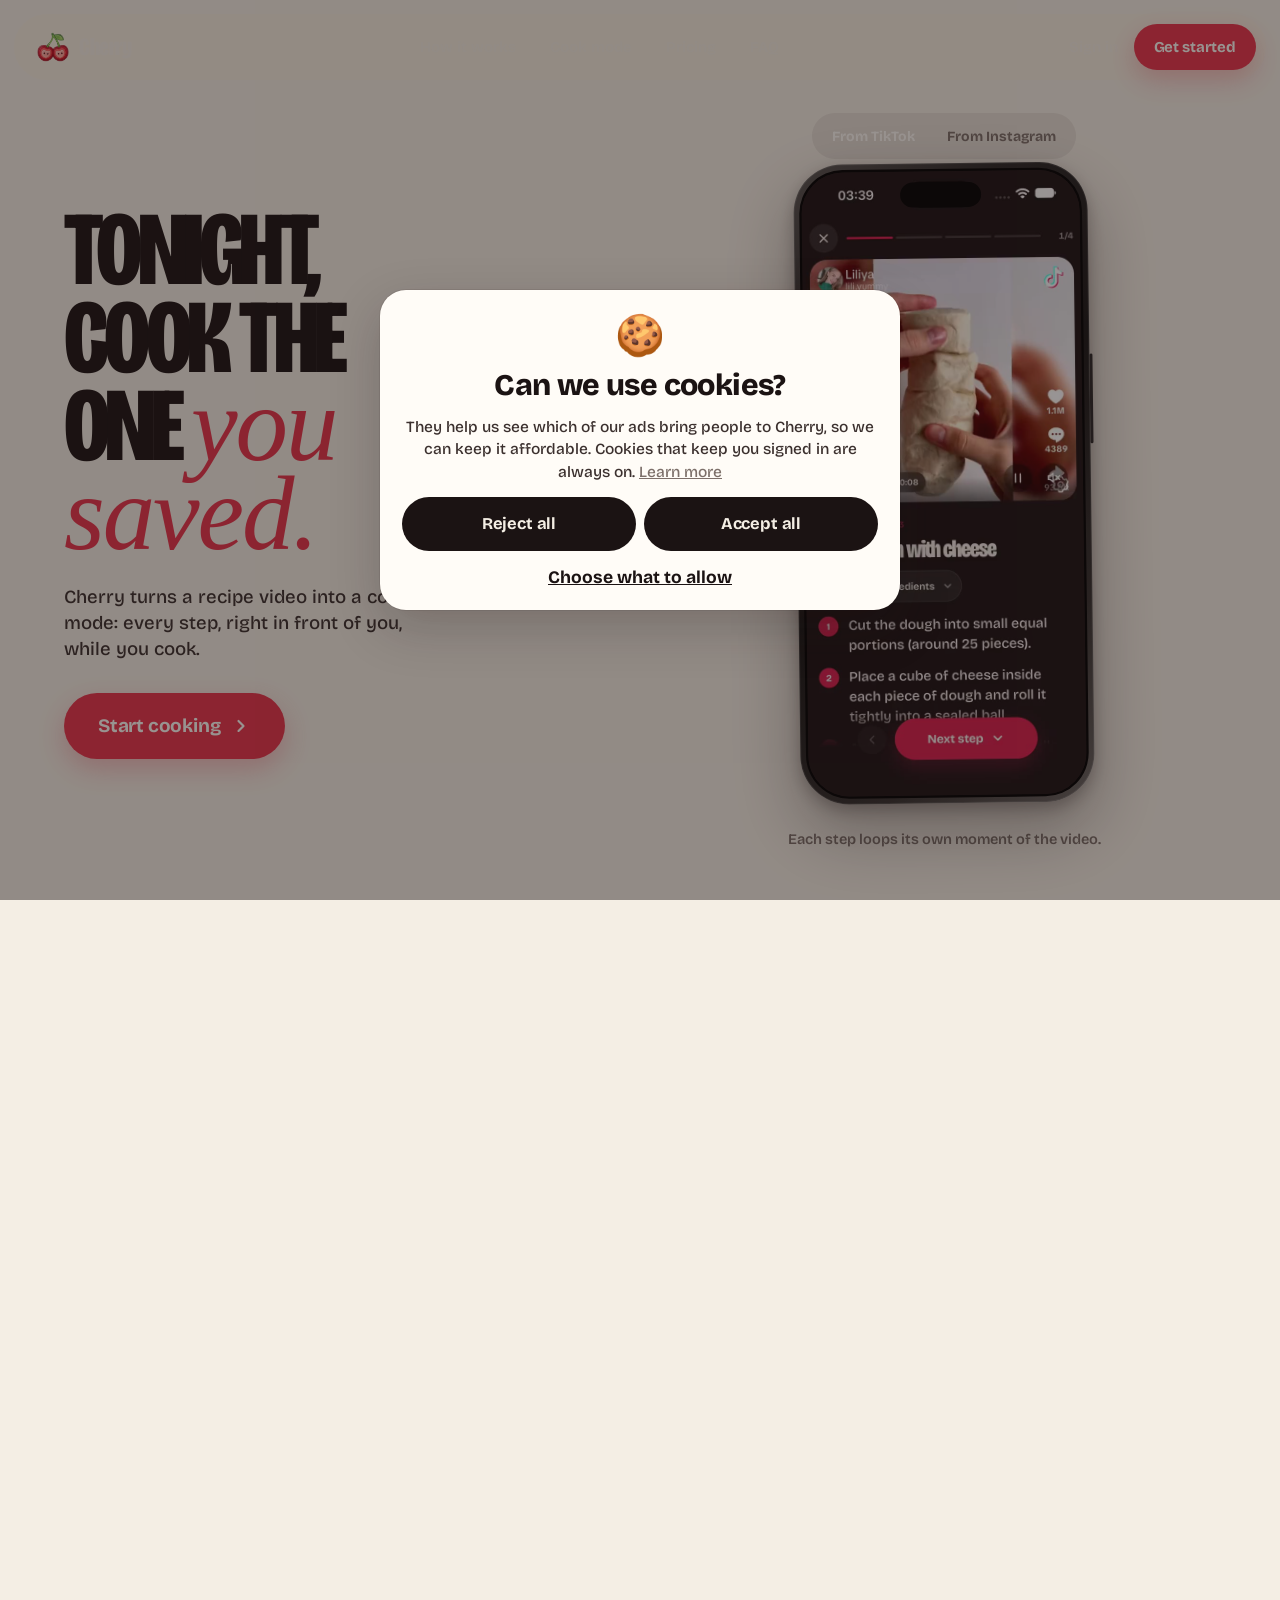
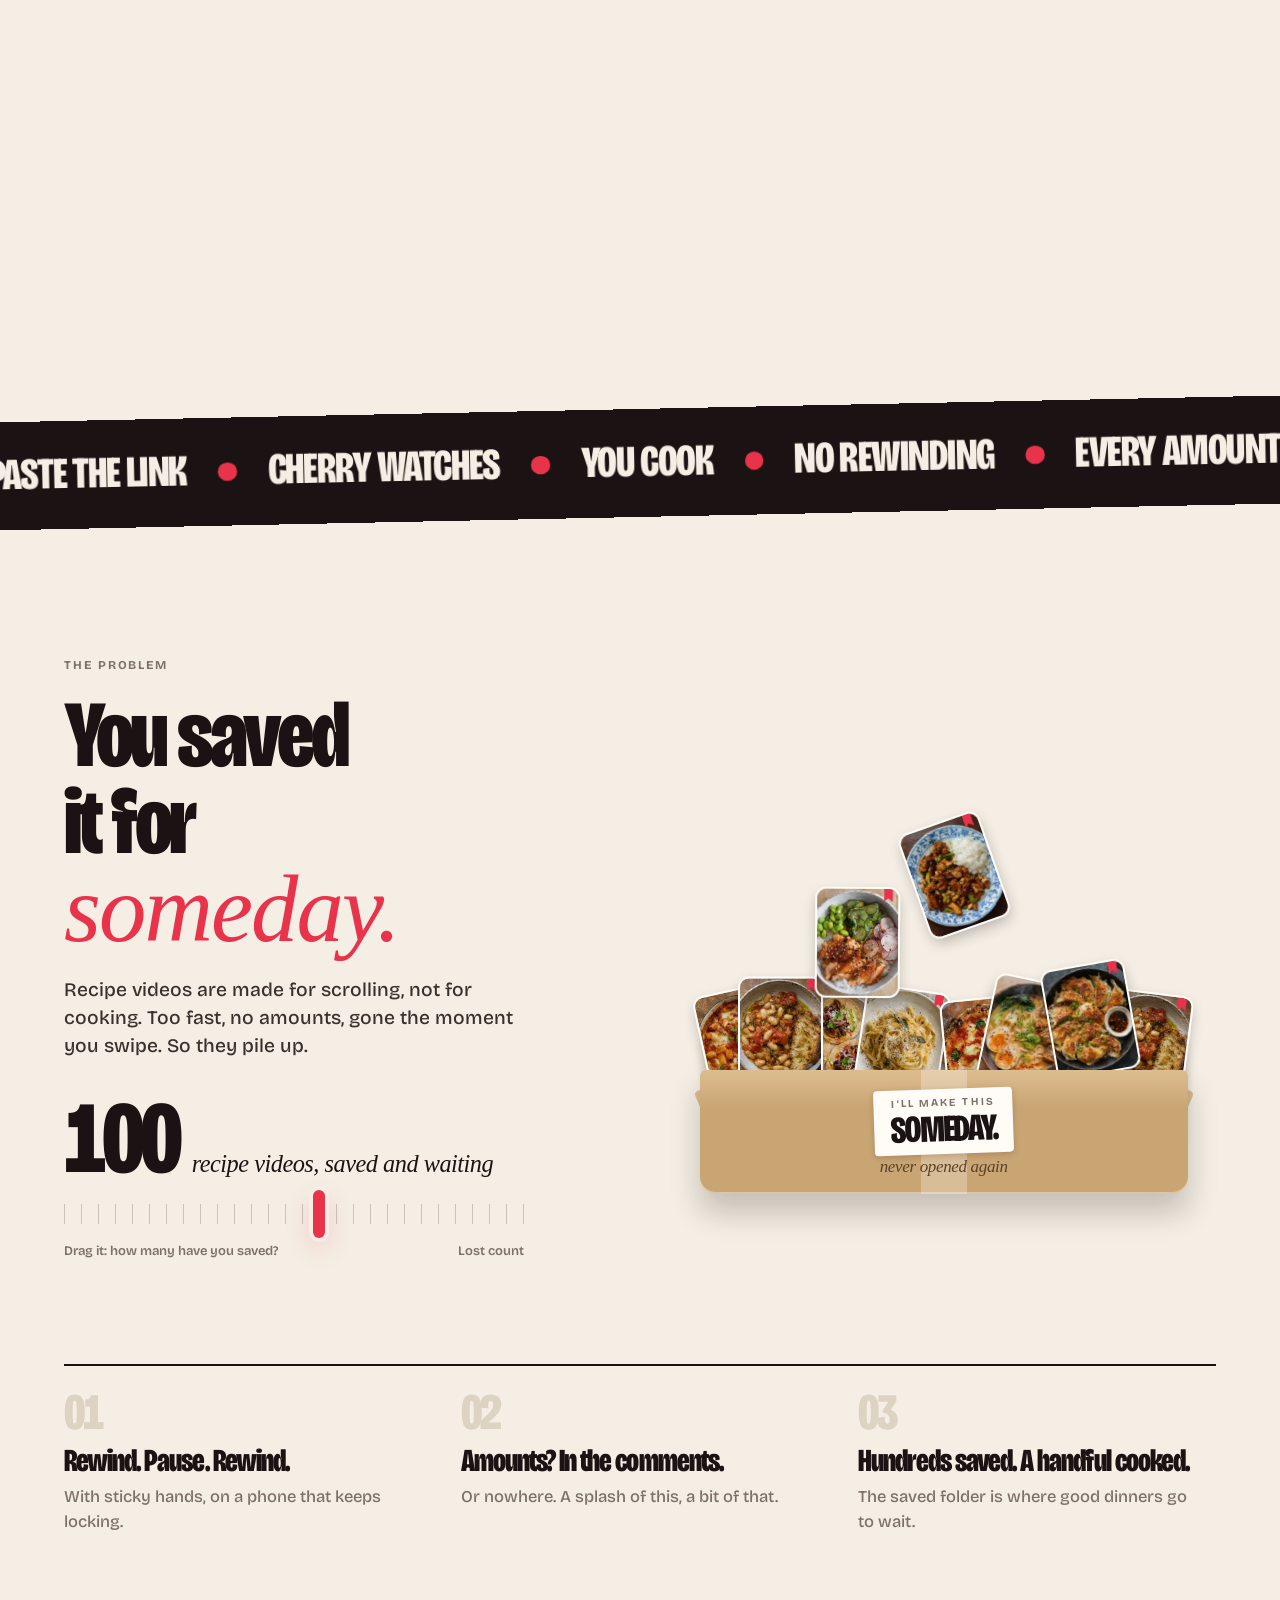
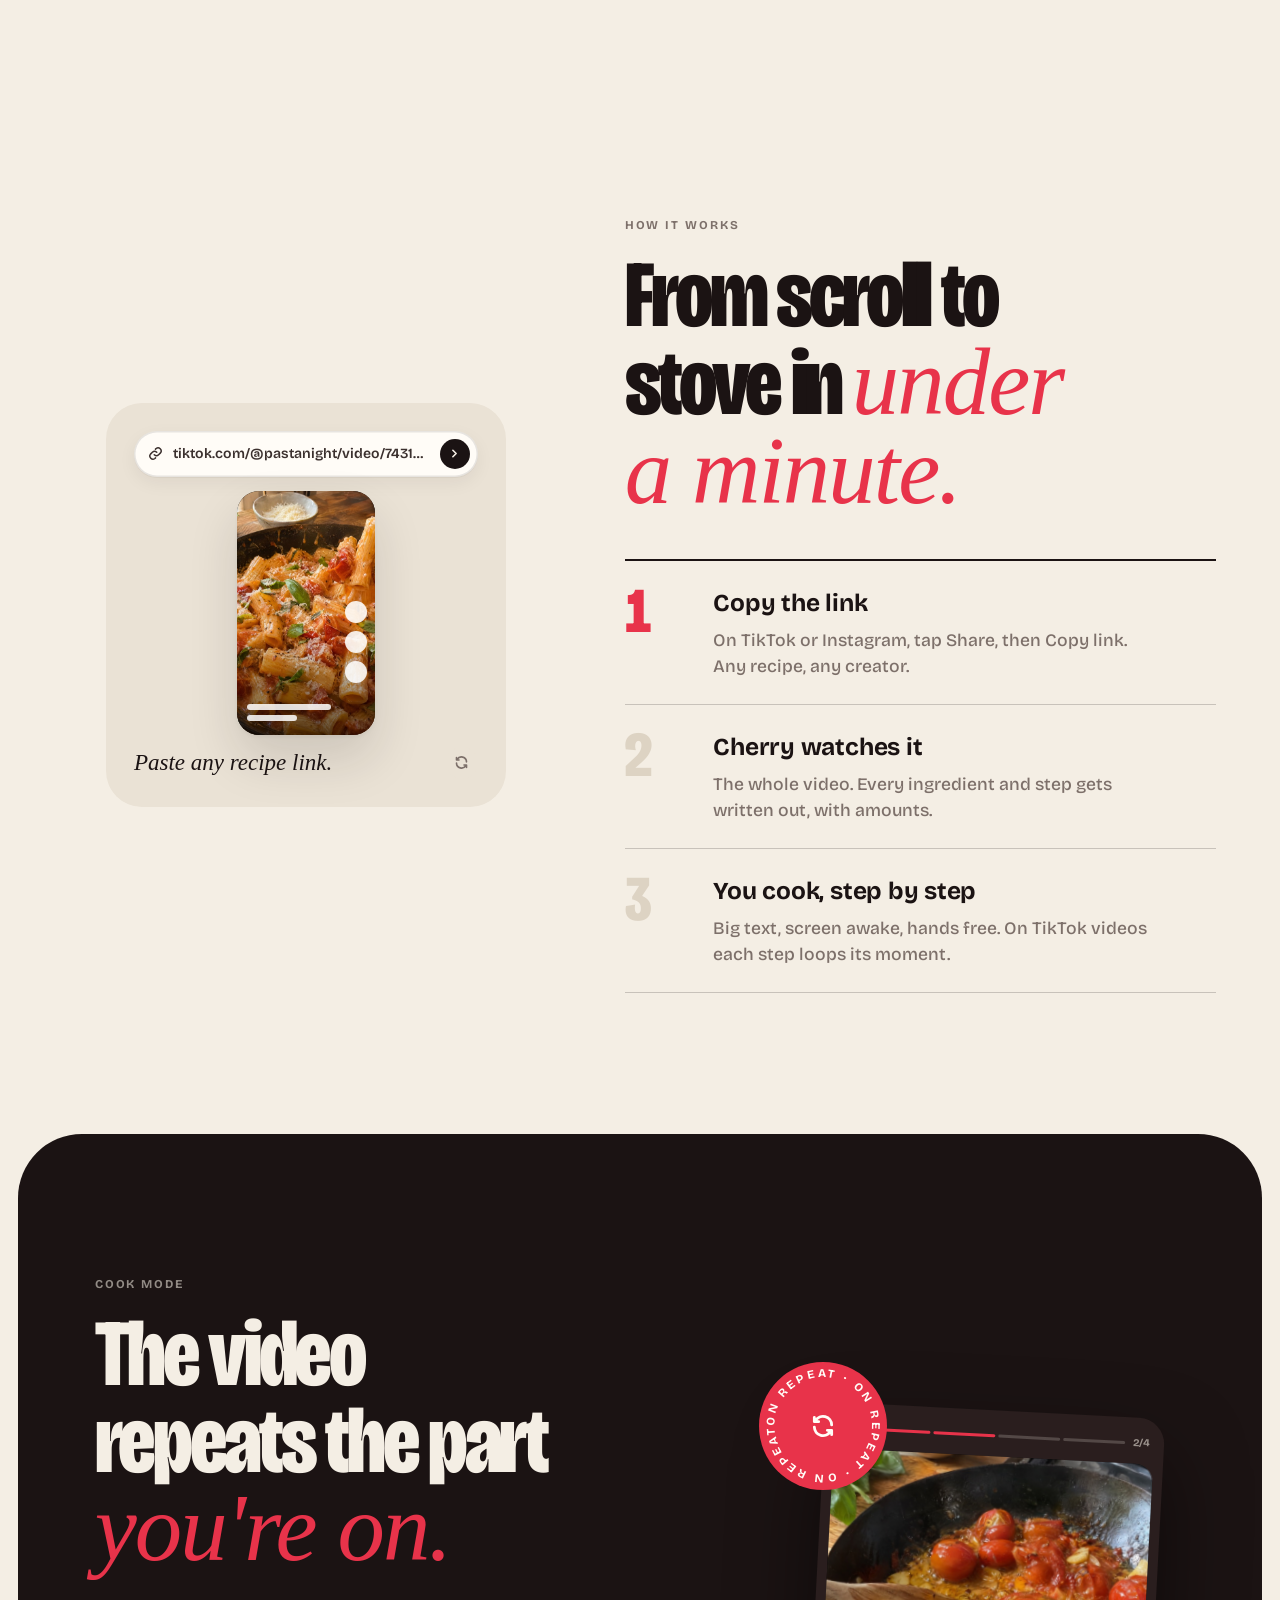
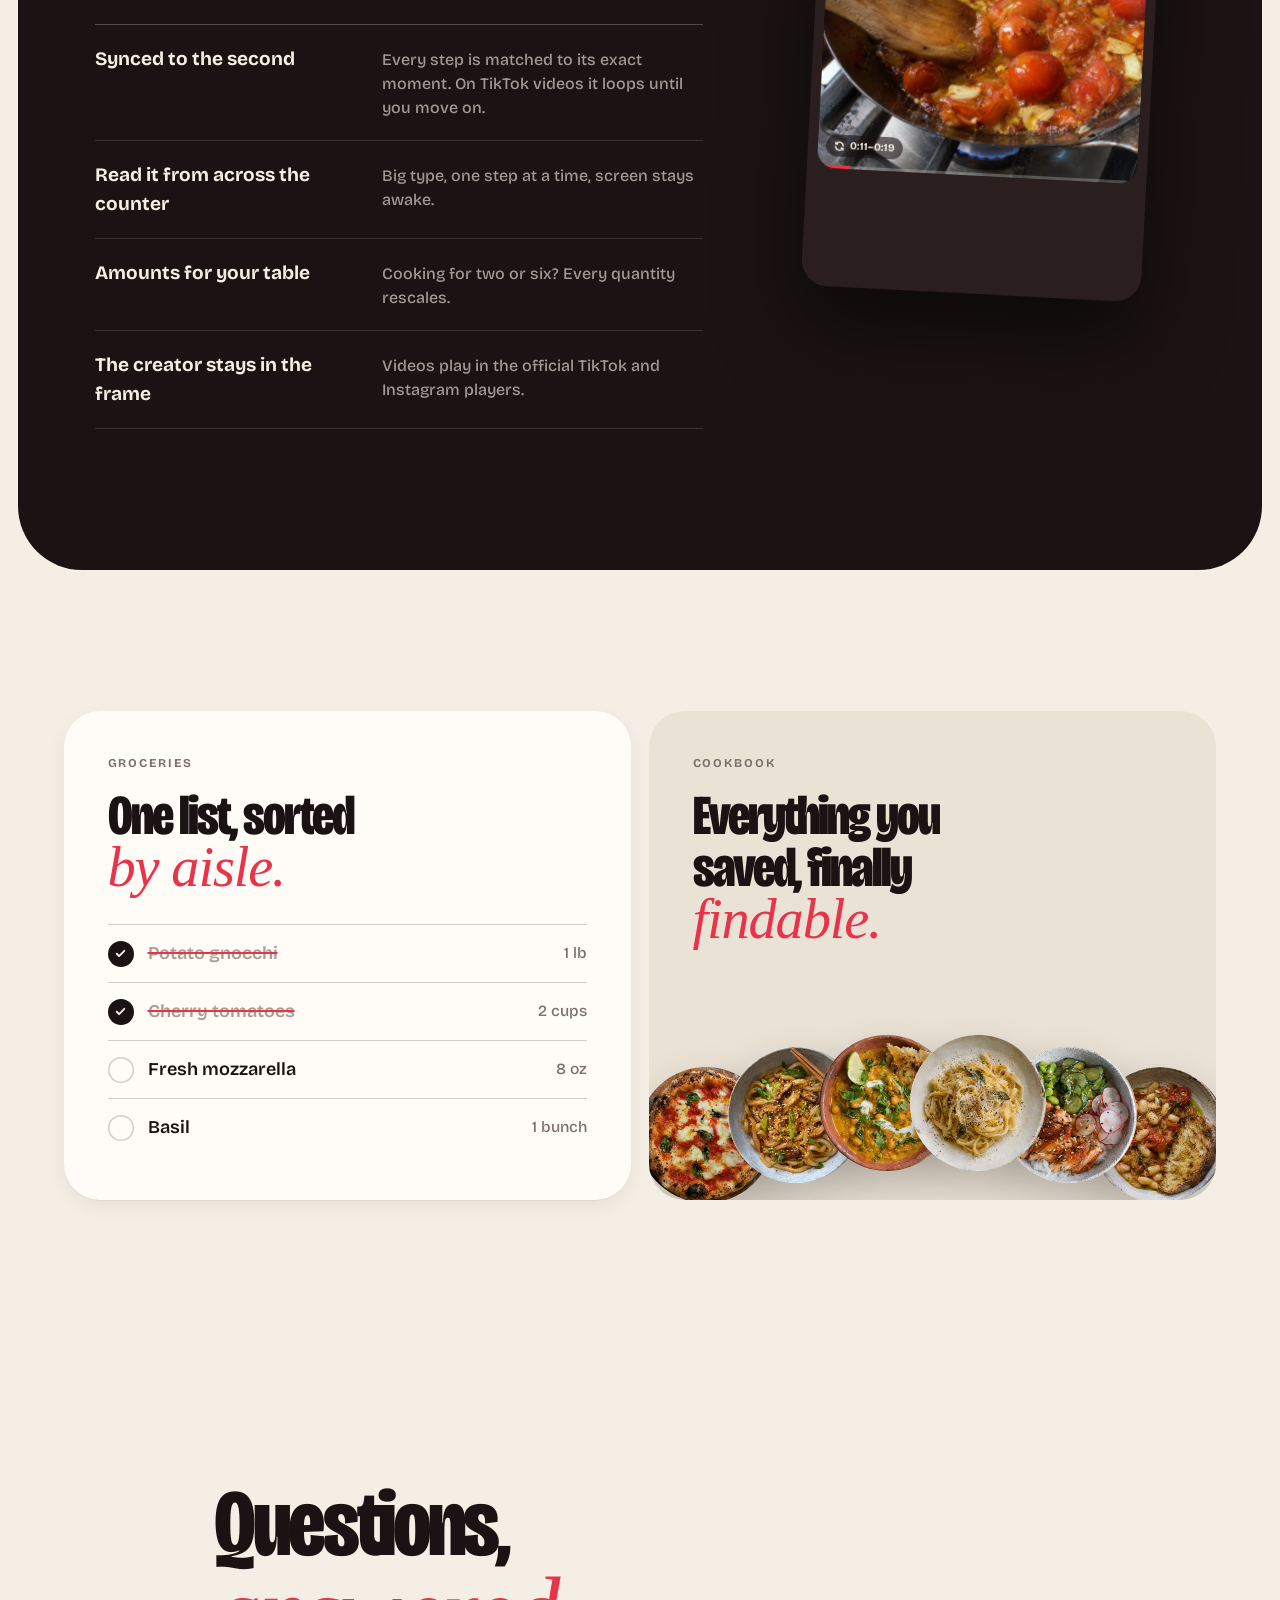
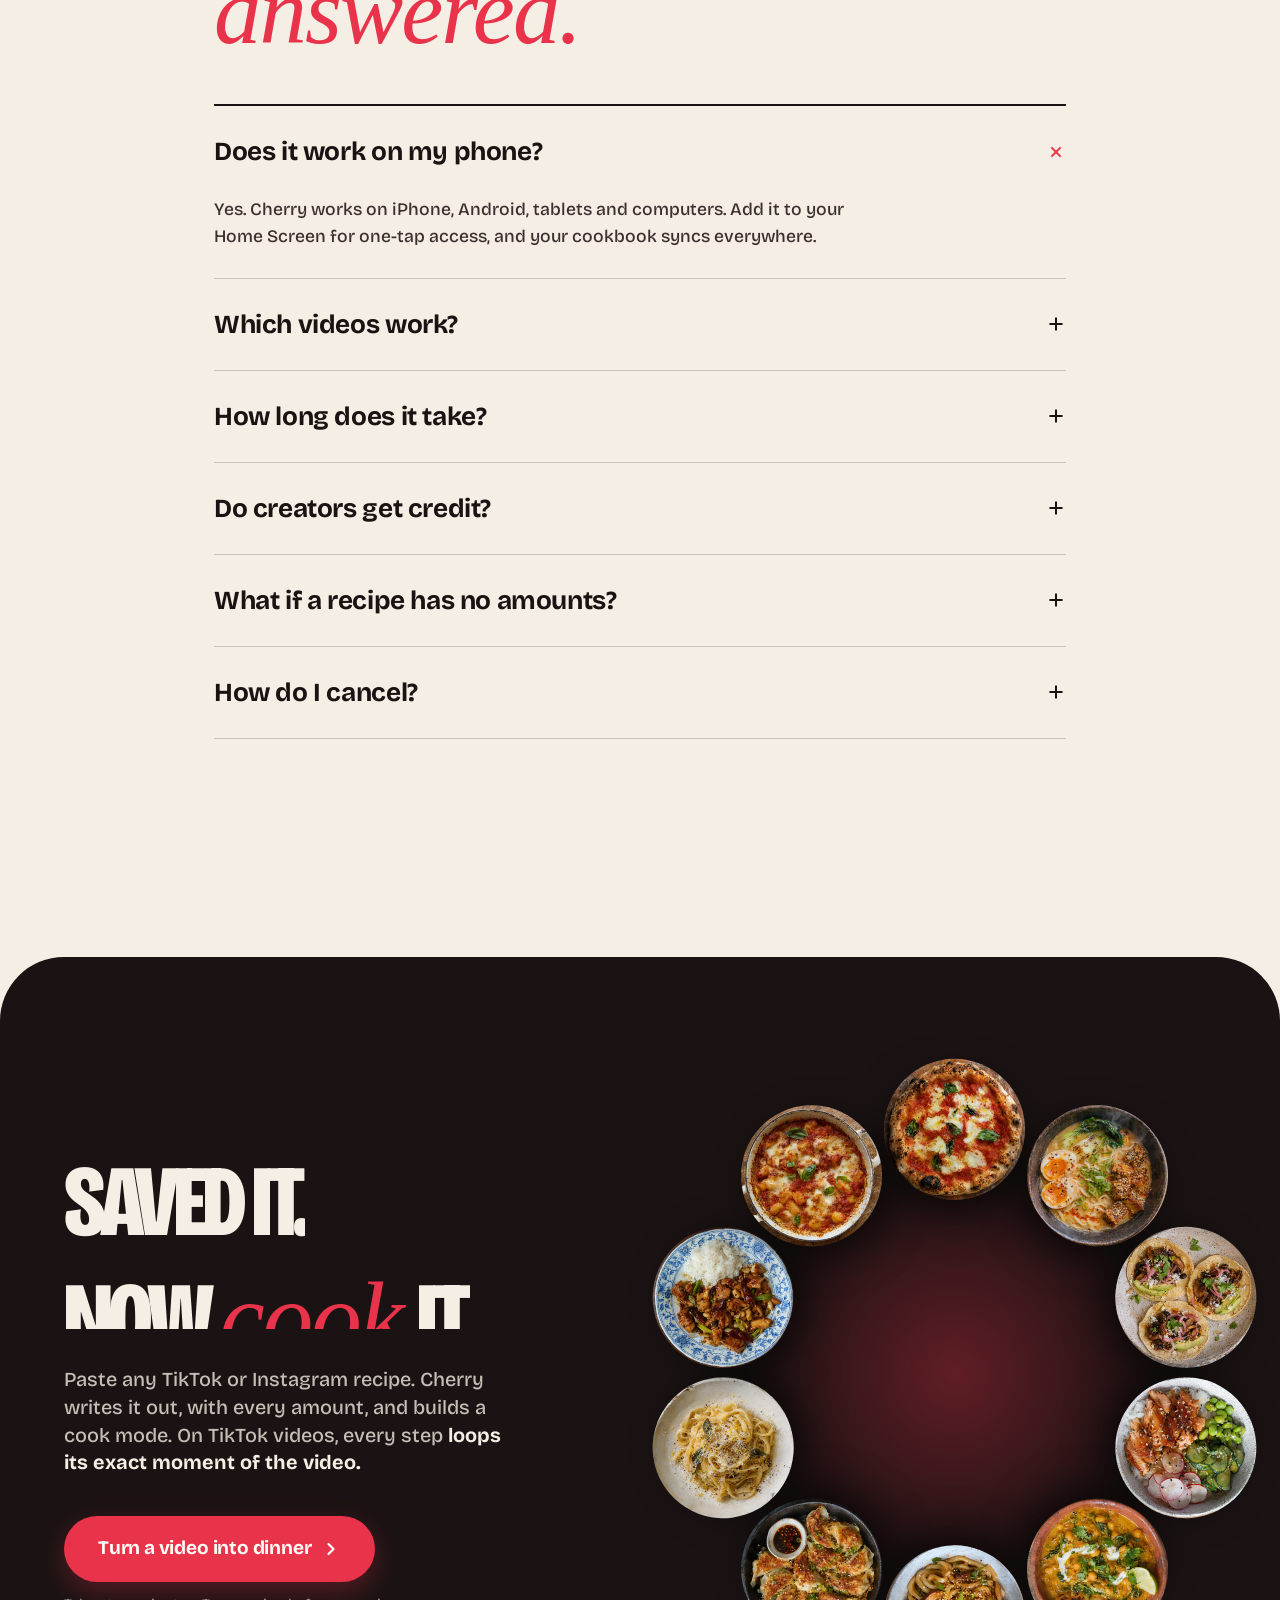
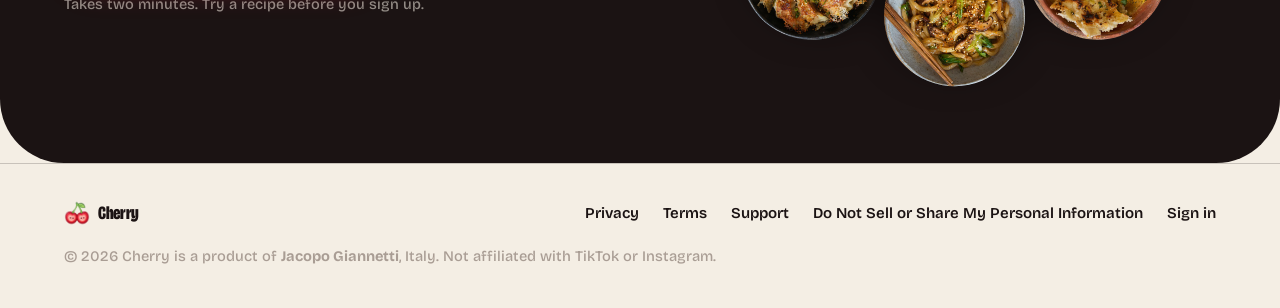
==== commit 954cb1a9: "Landing: video solo in apertura, poi tre schermate ferme (ingredienti, spesa, ricettario); cook mode" ====
--- a/index.html
+++ b/index.html
@@ -21,13 +21,13 @@
   <link rel="preconnect" href="https://fonts.googleapis.com">
   <link rel="preconnect" href="https://fonts.gstatic.com" crossorigin>
   <link href="https://fonts.googleapis.com/css2?family=Bricolage+Grotesque:opsz,wdth,wght@12..96,75..100,400..800&family=Instrument+Serif:ital@0;1&display=swap" rel="stylesheet">
-  <script type="module" crossorigin src="/assets/landing.C2l5xNRT.js"></script>
-  <link rel="modulepreload" crossorigin href="/assets/ConsentBanner.BJQ8O-_B.js">
-  <link rel="modulepreload" crossorigin href="/assets/Scenes.B4Pzx5_c.js">
-  <link rel="modulepreload" crossorigin href="/assets/home.C42SQZsL.js">
+  <script type="module" crossorigin src="/assets/landing.DRkd9-er.js"></script>
+  <link rel="modulepreload" crossorigin href="/assets/ConsentBanner.37BEy3bR.js">
+  <link rel="modulepreload" crossorigin href="/assets/phone.Biz6NVbP.js">
+  <link rel="modulepreload" crossorigin href="/assets/home.DG2B_HnK.js">
   <link rel="stylesheet" crossorigin href="/assets/ConsentBanner.Bgvd4B2_.css">
-  <link rel="stylesheet" crossorigin href="/assets/Scenes.BiH8XE1N.css">
-  <link rel="stylesheet" crossorigin href="/assets/home.BHweD5wS.css">
+  <link rel="stylesheet" crossorigin href="/assets/phone.CIisl1bC.css">
+  <link rel="stylesheet" crossorigin href="/assets/home.DMD1979Q.css">
 </head>
 <body>
   <div id="root">
--- a/assets/phone.CIisl1bC.css
+++ b/assets/phone.CIisl1bC.css
@@ -0,0 +1 @@
+.nx-orbit{--R: min(168px, 20dvh);--P: calc(var(--R) * .58);position:relative;height:calc(var(--R) * 2 + var(--P) * .5);margin:4px -22px 0}.nx-orbit:before{content:"";position:absolute;left:50%;top:50%;width:calc(var(--R) * 1.9);aspect-ratio:1;translate:-50% -50%;border-radius:50%;background:radial-gradient(circle,#e8334a57,#e8334a00 62%)}.nx-orbit__ring{position:absolute;left:50%;top:50%;width:0;height:0;animation:spin 80s linear infinite}.nx-orbit__seat{position:absolute;width:var(--P);height:var(--P);left:calc(var(--P) / -2);top:calc(var(--P) / -2);transform:rotate(var(--a)) translateY(calc(var(--R) * -1))}.nx-orbit__seat .plate{display:block;width:100%;box-shadow:0 16px 36px #0000008c;background:#2a2020}.nx-orbit__core{position:absolute;left:50%;top:50%;translate:-50% -50%;display:grid;justify-items:center;gap:10px}.nx-orbit__core img{width:70px;height:70px;border-radius:22px;box-shadow:0 14px 40px #e8334a73}.nx-orbit__core .display{font-size:34px;color:var(--paper);letter-spacing:-.03em}.nx-mask{display:block;overflow:hidden;padding-bottom:.1em;margin-bottom:-.1em}.nx-mask>span{display:block}.nx-box{--kraft: #C9A574;--kraft-2: #A98556;--kraft-3: #DDBD8F;position:relative;height:min(310px,36dvh);margin-top:6px}.nx-box__back{position:absolute;left:7%;right:7%;bottom:0;height:128px;border-radius:8px 8px 14px 14px;background:linear-gradient(var(--kraft-2),#8E6E45)}.nx-box__back:before,.nx-box__back:after{content:"";position:absolute;top:-26px;width:44%;height:30px;background:var(--kraft-3);border-radius:4px;transition:transform var(--reveal) var(--ease)}.nx-box__back:before{left:-7%;transform-origin:100% 100%;transform:rotate(-24deg)}.nx-box__back:after{right:-7%;transform-origin:0 100%;transform:rotate(24deg)}.nx-box__front{position:absolute;z-index:20;left:3%;right:3%;bottom:0;height:100px;display:flex;flex-direction:column;align-items:center;justify-content:center;gap:4px;border-radius:6px 6px 16px 16px;background:linear-gradient(var(--kraft-3),var(--kraft) 30%);box-shadow:0 -2px #ffffff59 inset,0 18px 30px #1b131338}.nx-box__front:before{content:"";position:absolute;left:50%;top:0;width:46px;height:100%;margin-left:-23px;background:#fffcf747}.nx-box__label{position:relative;display:grid;justify-items:center;padding:6px 16px 7px;background:var(--white);color:var(--ink);border-radius:4px;transform:rotate(-2deg);box-shadow:0 2px 6px #1b13132e}.nx-box__label small{font-size:10.5px;font-weight:700;letter-spacing:.2em;text-transform:uppercase;color:var(--mute)}.nx-box__label b{font-size:30px;line-height:.95;text-transform:uppercase}.nx-box__front .voice{position:relative;font-size:17px;line-height:1;color:#5b4326}.nx-box__shelf{position:absolute;left:0;right:0;top:0;height:92px;border-bottom:2px solid var(--ink)}.nx-box__shelf small{display:block;font-size:12px;font-weight:700;letter-spacing:.16em;text-transform:uppercase;color:var(--mute)}.nx-box__shelf .voice{position:absolute;left:0;bottom:12px;font-size:30px;line-height:1;color:var(--faint)}.nx-reelcard{position:absolute;width:15.5%;aspect-ratio:3 / 4;margin-left:-7.75%;border-radius:9px;overflow:hidden;background:var(--paper-3);box-shadow:0 0 0 2px var(--white),0 6px 14px #1b131347;transition:filter .5s var(--ease),border-radius .4s var(--ease),box-shadow .3s}.nx-reelcard img{width:100%;height:100%;object-fit:cover}.nx-reelcard i{position:absolute;right:5px;top:0;width:9px;height:13px;background:var(--cherry);clip-path:polygon(0 0,100% 0,100% 100%,50% 72%,0 100%)}.nx-box.is-closed .nx-reelcard:not(.is-out){filter:grayscale(1) brightness(.8)}.nx-reelcard.is-out{width:16.5%;aspect-ratio:1;margin-left:0;border-radius:50%;box-shadow:0 0 0 3px var(--white),0 0 0 6px var(--cherry),0 10px 20px #e8334a66}.nx-reelcard.is-out i{display:none}.flow--dark .nx-box__shelf{border-color:#f4eee459}.flow--dark .nx-box__shelf small{color:#f4eee48c}.flow--dark .nx-reelcard.is-out{box-shadow:0 0 0 3px var(--ink),0 0 0 6px var(--cherry),0 10px 24px #e8334a80}.flow--dark .nx-box__front{box-shadow:0 -2px #ffffff59 inset,0 18px 40px #0009}.nx-readout{display:flex;align-items:baseline;gap:14px}.nx-readout .num{font-size:84px}.nx-readout .voice{font-size:24px;color:var(--ink);line-height:1.05}.nx-ruler{-webkit-appearance:none;-moz-appearance:none;appearance:none;display:block;width:100%;height:48px;margin:10px 0 0;background:repeating-linear-gradient(90deg,var(--line-2) 0 1.5px,transparent 1.5px calc((100% - 1.5px) / 27)) center / 100% 20px no-repeat;touch-action:pan-y}.nx-ruler::-webkit-slider-runnable-track{height:48px;background:none}.nx-ruler::-moz-range-track{height:48px;background:none}.nx-ruler::-webkit-slider-thumb{-webkit-appearance:none;width:12px;height:48px;border-radius:6px;background:var(--cherry);box-shadow:0 0 0 4px var(--paper),var(--shadow-cherry)}.nx-ruler::-moz-range-thumb{width:12px;height:48px;border:0;border-radius:6px;background:var(--cherry);box-shadow:0 0 0 4px var(--paper),var(--shadow-cherry)}.nx-ruler__ends{display:flex;justify-content:space-between;margin-top:4px;font-size:13px;font-weight:600;color:var(--mute)}.nx-link{display:flex;align-items:center;gap:10px;height:46px;padding:0 8px 0 14px;border-radius:999px;background:var(--white);box-shadow:var(--shadow-1),inset 0 0 0 1.5px var(--line);font-size:14px;font-weight:600;color:var(--ink-2)}.nx-link>span{flex:1;overflow:hidden;text-overflow:ellipsis;white-space:nowrap}.nx-link>i{width:30px;height:30px;flex:none;border-radius:50%;display:grid;place-items:center;background:var(--ink);color:var(--paper);transition:background var(--quick)}.nx-link>i.done{background:var(--cherry)}.nx-link .spinner{width:14px;height:14px;border-color:#f4eee44d;border-top-color:var(--paper)}.nx-magic__stage{position:relative;height:244px;margin-top:14px}.nx-reel{position:absolute;left:50%;top:0;width:138px;height:244px;margin-left:-69px;border-radius:22px;overflow:hidden;background:#000;box-shadow:var(--shadow-2);transform-origin:50% 42%}.nx-reel img{width:100%;height:100%;object-fit:cover}.nx-reel:after{content:"";position:absolute;top:55%;right:0;bottom:0;left:0;background:linear-gradient(transparent,#0009)}.nx-reel__ui{position:absolute;z-index:1;right:8px;bottom:52px;display:grid;gap:8px}.nx-reel__ui i{width:22px;height:22px;border-radius:50%;background:#ffffffe0}.nx-reel__cap{position:absolute;z-index:1;left:10px;right:44px;bottom:14px;display:grid;gap:5px}.nx-reel__cap b{height:6px;border-radius:3px;background:#ffffffd9}.nx-reel__cap b:last-child{width:60%}.nx-reel__scan{position:absolute;z-index:2;left:0;right:0;height:3px;background:var(--cherry);box-shadow:0 0 20px 7px #e8334abf}.nx-step{position:absolute;left:112px;right:0;top:4px;height:54px;display:flex;align-items:center;gap:10px;padding:6px 10px 6px 6px;border-radius:16px;background:var(--white);box-shadow:var(--shadow-1),inset 0 0 0 1px var(--line)}.nx-step img{width:42px;height:42px;flex:none;border-radius:11px;object-fit:cover}.nx-step>span{flex:1;min-width:0;display:grid;gap:1px}.nx-step small{font-size:11px;font-weight:700;letter-spacing:.06em;color:var(--mute)}.nx-step b{font-size:14.5px;font-weight:700;line-height:1.15;white-space:nowrap;overflow:hidden;text-overflow:ellipsis}.nx-step>i{width:24px;height:24px;flex:none;border-radius:50%;display:grid;place-items:center;background:var(--cherry);color:#fff}.nx-step>i svg{animation:spin 2.4s linear infinite}.nx-step.is-live{box-shadow:0 0 0 2px var(--cherry),var(--shadow-2)}.nx-magic__cap{display:flex;align-items:center;justify-content:space-between;gap:12px;margin-top:12px;min-height:32px}.nx-magic__cap p{font-family:var(--serif);font-style:italic;font-size:23px;line-height:1.1}.nx-magic__cap button{width:32px;height:32px;flex:none;border-radius:50%;display:grid;place-items:center;background:var(--paper-2);color:var(--mute)}.phone{--w: clamp(220px, 62vw, 300px);position:relative;width:var(--w);aspect-ratio:402 / 874;flex:none;padding:calc(var(--w) * .028);border-radius:calc(var(--w) * .165);background:linear-gradient(135deg,#5b5754,#2a2726 22%,#171514,#34302e 78%,#6a6562);box-shadow:0 0 0 1px #ffffff1f inset,0 calc(var(--w) * .1) calc(var(--w) * .22) #1b131352,0 calc(var(--w) * .02) calc(var(--w) * .05) #1b131347}.phone:before,.phone:after{content:"";position:absolute;width:calc(var(--w) * .012);border-radius:2px;background:#2a2726}.phone:before{left:calc(var(--w) * -.01);top:22%;height:9%;box-shadow:0 calc(var(--w) * .26) 0 #2a2726}.phone:after{right:calc(var(--w) * -.01);top:30%;height:14%}.phone__screen{position:relative;width:100%;height:100%;border-radius:calc(var(--w) * .14);overflow:hidden;background:#f4eee4;box-shadow:0 0 0 calc(var(--w) * .008) #000}.phone__screen video{display:block;width:100%;height:100%;object-fit:cover}.phone__island{position:absolute;top:1.7%;left:50%;width:29%;height:4.1%;transform:translate(-50%);border-radius:999px;background:#000}.closer--top .closer__phone{--w: clamp(240px, 64vw, 330px);margin:clamp(36px,6vw,64px) auto 0;position:relative;z-index:2}@media (max-width: 720px){.closer--top .closer__plates{display:none}.closer--top{padding-top:96px}.closer--top .closer__title{font-size:clamp(46px,13.5vw,64px);margin-bottom:22px}}.nx-hello__phone{flex:1;min-height:0;display:grid;place-items:center;padding:6px 0 0}.nx-hello__phone .phone{--w: min(46vw, 24dvh, 220px)}@media (min-height: 760px){.nx-hello__phone .phone{--w: min(52vw, 27dvh, 250px)}}@media (min-width: 980px){.closer--top{display:grid;grid-template-columns:minmax(0,1fr) auto;grid-template-rows:auto auto;align-content:center;column-gap:clamp(40px,6vw,110px);max-width:1280px;margin:0 auto;padding-left:clamp(24px,5vw,72px);padding-right:clamp(24px,5vw,72px);text-align:left;min-height:min(100svh,900px)}.closer--top .closer__plates{display:none}.closer--top .closer__title{grid-column:1;grid-row:1;align-self:end;margin:0 0 36px;font-size:clamp(72px,8.6vw,150px);max-width:8ch}.closer--top>.btn{grid-column:1;grid-row:2;justify-self:start;align-self:start}.closer--top .closer__phone{grid-column:2;grid-row:1 / span 2;align-self:center;margin:0;--w: clamp(280px, 24vw, 340px)}}
--- a/assets/home.DMD1979Q.css
+++ b/assets/home.DMD1979Q.css
@@ -0,0 +1 @@
+html{scroll-behavior:smooth}body{overflow-x:hidden;font-size:17.5px}main{overflow-x:clip}section{padding:clamp(84px,11vw,160px) clamp(18px,5vw,64px);max-width:1320px;margin:0 auto}.section-title{font-size:clamp(46px,7.4vw,104px);max-width:13ch}.eyebrow{display:block;margin-bottom:18px}.nav{position:fixed;z-index:50;top:10px;left:50%;transform:translate(-50%);width:min(1240px,calc(100% - 20px));display:flex;align-items:center;justify-content:space-between;gap:16px;height:62px;padding:0 9px 0 18px;border-radius:999px;transition:background var(--quick),box-shadow var(--quick)}.nav--solid{background:#fffcf7db;backdrop-filter:blur(18px) saturate(1.4);-webkit-backdrop-filter:blur(18px) saturate(1.4);box-shadow:var(--shadow-1)}.nav__links{display:flex;gap:30px;font-weight:600;font-size:15px}.nav__links a{transition:color var(--press)}.nav__links a:hover{color:var(--cherry)}.nav__cta{display:flex;align-items:center;gap:16px}.nav__signin{font-weight:600;font-size:15px}@media (max-width: 860px){.nav__links{display:none}.nav__cta{gap:14px}}.hero{max-width:none;padding:104px clamp(14px,3vw,44px) 56px;min-height:100svh;display:flex;flex-direction:column}.hero__stage{position:relative;flex:1;display:grid;grid-template-columns:minmax(0,1fr) auto;align-items:center;gap:clamp(24px,4vw,72px)}.hero__title{font-size:clamp(60px,12.4vw,210px);line-height:.86;letter-spacing:-.045em}.hero__title>span{display:block;white-space:nowrap}.hero__title em{text-transform:none;font-size:1.02em;letter-spacing:-.03em}.hero__p{display:inline-block;width:.82em;vertical-align:middle;margin:-.1em .04em 0}.hero__phone{position:relative;width:clamp(170px,20vw,320px);z-index:3}.hero__foot{display:flex;align-items:flex-end;justify-content:space-between;gap:40px;margin-top:clamp(30px,5vw,64px);padding:0 clamp(4px,2vw,20px)}.hero__lead{font-size:clamp(18px,1.7vw,24px);line-height:1.38;max-width:31ch;color:var(--ink-2)}.hero__lead b{color:var(--ink);font-weight:700}.hero__cta{display:grid;gap:12px;justify-items:end;flex:none}.hero__sub{font-size:14.5px;color:var(--mute)}@media (max-width: 760px){.hero{padding-top:92px;min-height:0}.hero__title{font-size:17.5vw}.hero__stage{grid-template-columns:1fr;justify-items:center;padding-top:8px;gap:30px}.hero__title{justify-self:start}.hero__phone{width:62vw}.hero__foot{flex-direction:column;align-items:stretch;gap:22px;margin-top:64px}.hero__cta{justify-items:stretch}.hero__cta .btn{width:100%;padding:0 18px}.hero__sub{text-align:center}}.marquee{background:var(--ink);color:var(--paper);overflow:hidden;padding:20px 0;transform:rotate(-1.2deg) scale(1.02);margin:10px 0 0}.marquee__track{display:flex;width:max-content;animation:slide 26s linear infinite}.marquee span{display:inline-flex;align-items:center;font-family:var(--display);font-variation-settings:"wdth" 75,"opsz" 96;font-weight:800;text-transform:uppercase;font-size:clamp(24px,3.4vw,46px);letter-spacing:-.02em;white-space:nowrap}.marquee i{width:.42em;height:.42em;border-radius:50%;background:var(--cherry);margin:0 .7em}@keyframes slide{to{transform:translate(-50%)}}.problem__title{font-size:clamp(46px,8vw,118px);max-width:14ch}.problem__title s{text-decoration-color:var(--cherry);text-decoration-thickness:.07em;color:var(--faint)}.problem__list{margin-top:clamp(40px,6vw,84px);border-top:2px solid var(--ink)}.problem__list li{display:grid;grid-template-columns:clamp(70px,12vw,190px) 1fr;align-items:baseline;gap:16px;padding:clamp(22px,3vw,38px) 0;border-bottom:1px solid var(--line-2)}.problem__list .num{font-size:clamp(44px,6vw,92px);color:var(--paper-3);transition:color var(--quick)}.problem__list li:hover .num{color:var(--cherry)}.problem__list b{font-family:var(--display);font-variation-settings:"wdth" 75,"opsz" 96;font-weight:800;font-size:clamp(28px,4vw,58px);letter-spacing:-.03em;line-height:1;display:block}.problem__list p{color:var(--mute);margin-top:8px;font-size:clamp(16px,1.5vw,20px)}.how{display:grid;grid-template-columns:1fr 1fr;gap:clamp(30px,5vw,80px) clamp(30px,6vw,90px);align-items:end}.how__steps{grid-column:1 / -1;display:grid;grid-template-columns:repeat(3,1fr);gap:clamp(20px,3vw,44px);border-top:2px solid var(--ink);padding-top:26px}.how__steps .num{display:block;font-size:clamp(64px,8vw,124px);color:var(--cherry);margin-bottom:14px}.how__steps b{font-size:clamp(20px,1.9vw,26px);font-weight:700;letter-spacing:-.01em}.how__steps p{color:var(--mute);margin-top:8px;max-width:34ch}.typing{padding:clamp(18px,2.4vw,30px);border-radius:var(--r-xl);background:var(--white);box-shadow:var(--shadow-2)}.typing__field{display:flex;align-items:center;gap:10px;height:64px;padding:0 8px 0 22px;border-radius:999px;background:var(--paper);font-weight:500;overflow:hidden}.typing__field>span:first-child{flex:1;white-space:nowrap;overflow:hidden}.caret{display:inline-block;width:2px;height:1.15em;background:var(--cherry);vertical-align:-4px;margin-left:2px;animation:blink 1s steps(1) infinite}@keyframes blink{50%{opacity:0}}.typing__go{width:48px;height:48px;flex:none;border-radius:50%;background:var(--paper-3);color:var(--white);display:grid;place-items:center;transition:background var(--quick) var(--ease),transform var(--quick) var(--spring)}.typing__go.on{background:var(--cherry);transform:scale(1.06)}.typing__out{height:104px;display:grid;align-items:center;padding:14px 6px 0}.typing__work{display:flex;align-items:center;gap:12px;font-weight:600;color:var(--mute)}.typing__result{display:flex;align-items:center;gap:16px}.typing__result .plate{width:84px;flex:none;box-shadow:var(--shadow-1)}.typing__result b{font-family:var(--display);font-variation-settings:"wdth" 75,"opsz" 48;font-weight:800;font-size:28px;letter-spacing:-.02em;line-height:1;display:block}.typing__result small{color:var(--mute);font-size:14.5px;display:block;margin-top:6px}@media (max-width: 860px){.how,.how__steps{grid-template-columns:1fr}}.cookm{max-width:none;background:var(--ink);color:var(--paper);border-radius:clamp(32px,5vw,72px);margin:0 clamp(8px,1.4vw,20px);padding-left:clamp(22px,6vw,110px);padding-right:clamp(22px,6vw,110px)}.cookm .eyebrow{color:#f4eee48c}.cookm__inner{max-width:1200px;margin:0 auto;display:grid;grid-template-columns:1.2fr .8fr;gap:clamp(30px,6vw,100px);align-items:center}.cookm__list{margin-top:clamp(30px,4vw,56px);border-top:1px solid rgba(244,238,228,.25)}.cookm__list li{padding:20px 0;border-bottom:1px solid rgba(244,238,228,.14);display:grid;grid-template-columns:minmax(0,1fr) minmax(0,1.2fr);gap:20px;align-items:baseline}.cookm__list b{font-size:19px;font-weight:700}.cookm__list p{color:#f4eee49e;font-size:16px}.cookm__demo{position:relative;max-width:340px;justify-self:center;width:100%}.cookm__demo .loopdemo{background:#2a1e1e;box-shadow:0 40px 80px #00000080;transform:rotate(3deg)}.cookm__stamp{position:absolute;left:-54px;top:-48px;width:128px;height:128px;color:var(--ink);background:var(--cherry);border-radius:50%;z-index:2}.cookm__stamp>svg{color:var(--white);fill:var(--white)}.cookm__stamp b{color:var(--white);display:grid}@media (max-width: 900px){.cookm__inner{grid-template-columns:1fr}.cookm__list li{grid-template-columns:1fr;gap:4px}.cookm__demo{max-width:280px;margin-top:30px}.cookm__stamp{left:-30px;top:-40px;width:104px;height:104px}}.more{display:grid;grid-template-columns:1fr 1fr;gap:18px}.more__tile{position:relative;padding:clamp(26px,3.4vw,48px);border-radius:var(--r-xl);background:var(--white);box-shadow:var(--shadow-1);overflow:hidden;min-height:480px;display:flex;flex-direction:column}.more__tile h3{font-size:clamp(36px,4.4vw,64px);max-width:11ch}.more__tile--book{background:var(--paper-2);box-shadow:none}.checks{margin-top:auto;padding-top:30px;border-top:0}.checks li{display:flex;align-items:center;gap:14px;padding:15px 0;border-top:1px solid var(--line-2);font-weight:600;font-size:18px}.checks em{margin-left:auto;font-style:normal;color:var(--mute);font-weight:500;font-size:15.5px}.cb{width:26px;height:26px;border-radius:50%;box-shadow:inset 0 0 0 1.5px var(--line-2);display:grid;place-items:center;color:var(--paper);flex:none}.checks li.on .cb{background:var(--ink);box-shadow:none}.checks li.on span:nth-child(2){color:var(--faint);text-decoration:line-through;text-decoration-color:var(--cherry);text-decoration-thickness:2px}.more__plates{position:absolute;left:0;right:0;bottom:-70px;display:flex;justify-content:center}.more__plates .plate{width:30%;flex:none;margin:0 -5%}.more__plates .plate:nth-child(odd){transform:translateY(38px) rotate(-6deg)}.more__plates .plate:nth-child(3n){z-index:2;transform:translateY(-14px)}@media (max-width: 820px){.more{grid-template-columns:1fr}.more__tile{min-height:420px}}.applike{max-width:none;background:var(--cherry);color:var(--white);margin-top:clamp(60px,8vw,120px);overflow:hidden}.applike__inner{max-width:1200px;margin:0 auto;display:grid;grid-template-columns:1.3fr .7fr;gap:40px;align-items:center}.applike .eyebrow{color:#fffcf7bf}.applike__title{font-size:clamp(52px,9vw,140px);line-height:.84}.applike__title em{color:var(--ink);text-transform:none}.applike__lead{font-size:clamp(17px,1.6vw,21px);max-width:40ch;margin:26px 0 30px;opacity:.92}.applike__icon{width:min(300px,60vw);border-radius:22%;box-shadow:0 40px 80px #1b131359;justify-self:center}@media (max-width: 820px){.applike__inner{grid-template-columns:1fr}.applike__icon{width:180px;justify-self:start}}.pricing{text-align:center}.pricing .section-title{margin:0 auto}.price-cards{display:grid;grid-template-columns:repeat(2,minmax(0,380px));justify-content:center;gap:18px;margin-top:56px;text-align:left}.price{position:relative;padding:32px;border-radius:var(--r-xl);background:var(--white);box-shadow:inset 0 0 0 1.5px var(--line-2);display:grid;gap:10px}.price--best{box-shadow:inset 0 0 0 2.5px var(--ink),var(--shadow-2)}.price__tag{position:absolute;top:-13px;left:28px;height:26px;padding:0 12px;border-radius:13px;background:var(--cherry);color:var(--white);font-size:12px;font-weight:700;line-height:26px;letter-spacing:.06em;text-transform:uppercase}.price>b{font-size:18px;font-weight:700}.price__amount{font-size:clamp(64px,7vw,96px);margin:6px 0;display:flex;align-items:baseline;flex-wrap:wrap;gap:0 .14em}.price__amount small{font-size:.24em;font-weight:600;color:var(--mute);letter-spacing:0}.price__was{font-size:.42em;font-weight:600;color:var(--mute);text-decoration-thickness:2px;margin-right:.2em}.price p b{color:var(--ink)}.price p{color:var(--mute);margin-bottom:14px;min-height:2.6em}.pricing__fine{margin-top:28px;color:var(--mute);font-size:15px}@media (max-width: 720px){.price-cards{grid-template-columns:1fr}}.faq{max-width:980px}.faq__list{margin-top:48px;border-top:2px solid var(--ink)}.faq__item{border-bottom:1px solid var(--line-2)}.faq__item button{width:100%;display:flex;justify-content:space-between;align-items:center;gap:20px;padding:26px 0;text-align:left;font-weight:700;font-size:clamp(20px,2.1vw,26px);letter-spacing:-.015em}.faq__item button svg{flex:none;transition:transform var(--quick) var(--ease),color var(--quick)}.faq__item.open button svg{transform:rotate(45deg);color:var(--cherry)}.faq__item p{color:var(--ink-2);padding:0 0 28px;max-width:62ch}.faq__item>div{overflow:hidden}.closer{position:relative;text-align:center;padding-top:clamp(60px,8vw,120px)}.closer__title{font-size:clamp(60px,12.5vw,210px);line-height:.82;margin:0 auto 44px;max-width:9ch;position:relative;z-index:1}.closer__title em{text-transform:none}.closer__plates .plate{position:absolute;width:clamp(110px,17vw,260px)}.closer__plates .plate:nth-child(1){left:4%;top:12%;transform:rotate(-10deg)}.closer__plates .plate:nth-child(2){right:5%;bottom:20%;transform:rotate(8deg);z-index:2}.footer{max-width:1320px;margin:0 auto;padding:36px clamp(18px,5vw,64px) calc(110px + var(--safe-b));display:flex;flex-wrap:wrap;align-items:center;justify-content:space-between;gap:20px;border-top:1px solid var(--line-2)}.footer nav{display:flex;gap:24px;font-weight:600;font-size:15px}.footer small{width:100%;color:var(--faint)}.sticky-cta{position:fixed;z-index:45;left:50%;bottom:calc(16px + var(--safe-b));box-shadow:0 0 0 4px var(--paper),0 14px 30px #1b131340}@media (min-width: 861px){.sticky-cta{display:none}}@media (max-width: 760px){.closer__plates{display:flex;justify-content:center;gap:18px;margin-bottom:26px}.closer__plates .plate{position:relative;width:30vw;left:auto;right:auto;top:auto;bottom:auto}}.lnav{--p: 0;position:fixed;z-index:50;left:50%;top:calc(14px - var(--p) * 4px);transform:translate(-50%);display:flex;align-items:center;justify-content:space-between;gap:16px;width:calc(100% - 28px);max-width:calc(1280px - var(--p) * 560px);height:calc(66px - var(--p) * 12px);padding:0 calc(10px - var(--p) * 3px) 0 calc(22px - var(--p) * 6px);border-radius:999px;color:color-mix(in srgb,var(--ink) calc(var(--p) * 100%),var(--paper));background:rgba(255,252,247,calc(var(--p) * .9));-webkit-backdrop-filter:blur(calc(var(--p) * 18px)) saturate(1.4);backdrop-filter:blur(calc(var(--p) * 18px)) saturate(1.4);box-shadow:0 1px rgba(27,19,19,calc(var(--p) * .05)),0 12px 32px rgba(27,19,19,calc(var(--p) * .14));transition:max-width .22s var(--ease),width .22s var(--ease),height .22s var(--ease),top .22s var(--ease),padding .22s var(--ease),background .22s linear,color .22s linear,box-shadow .22s linear}.lnav__logo{display:inline-flex;align-items:center;gap:9px}.lnav__logo img{width:calc(34px - var(--p) * 6px);height:calc(34px - var(--p) * 6px);border-radius:11px;transition:width .22s var(--ease),height .22s var(--ease)}.lnav__logo .display{font-size:calc(25px - var(--p) * 4px);letter-spacing:-.02em;transition:font-size .22s var(--ease)}.lnav__links{display:flex;gap:calc(34px - var(--p) * 10px);font-weight:600;font-size:15px;transition:gap .22s var(--ease)}.lnav__links a{position:relative;padding:6px 0}.lnav__links a:after{content:"";position:absolute;left:0;right:0;bottom:0;height:2px;border-radius:1px;background:var(--cherry);transform:scaleX(0);transform-origin:0 50%;transition:transform var(--quick) var(--ease)}.lnav__links a:hover:after{transform:scaleX(1)}.lnav__cta{display:flex;align-items:center;gap:16px}.lnav__signin{font-weight:600;font-size:15px;white-space:nowrap}.lnav .btn--sm{height:calc(46px - var(--p) * 6px);transition:height .22s var(--ease)}@media (max-width: 860px){.lnav{width:calc(100% - 20px - var(--p) * 18%);gap:10px;padding-left:calc(14px - var(--p) * 2px)}.lnav__links,.lnav__signin{display:none}.lnav__cta{gap:8px}.lnav .btn--sm{padding:0 16px}.lnav__menu{display:grid}}.lnav__menu{display:none;place-items:center;width:calc(46px - var(--p) * 6px);height:calc(46px - var(--p) * 6px);border-radius:50%;color:inherit;background:color-mix(in srgb,rgba(27,19,19,.07) calc(var(--p) * 100%),rgba(244,238,228,.14));transition:width .22s var(--ease),height .22s var(--ease)}.lnav--paper .lnav__menu{background:#1b131312}.lnav__sheet{position:absolute;right:0;top:calc(100% + 10px);min-width:220px;display:grid;padding:10px;border-radius:24px;background:var(--white);color:var(--ink);box-shadow:0 0 0 1px var(--line),0 24px 50px #1b131347;animation:lnav-sheet .22s var(--ease);transform-origin:100% 0}.lnav__sheet a{padding:13px 14px;border-radius:14px;font-weight:600;font-size:17px}.lnav__sheet a:active{background:var(--paper-2)}.lnav__sheet a:last-child{margin-top:6px;border-top:1px solid var(--line);border-radius:0 0 14px 14px;color:var(--mute)}@keyframes lnav-sheet{0%{opacity:0;transform:translateY(-8px) scale(.96)}}@media (min-width: 861px){.lnav__sheet{display:none}}@media (max-width: 860px){.lnav__menu{display:grid}}.lhero{max-width:none;margin:0;padding:0;background:var(--ink);color:var(--paper);border-radius:0 0 clamp(32px,5vw,72px) clamp(32px,5vw,72px);overflow:hidden}.lhero__in{position:relative;max-width:1400px;min-height:100svh;margin:0 auto;padding:120px clamp(18px,5vw,72px) clamp(40px,6vw,80px);display:grid;grid-template-columns:minmax(0,1.05fr) minmax(0,.95fr);align-items:center;gap:clamp(20px,4vw,60px)}.lhero__text{grid-column:1;grid-row:1;position:relative;z-index:2}.lhero__orbit{grid-column:2;grid-row:1;justify-self:center}.lhero .nx-orbit{--R: clamp(170px, 19vw, 290px);width:calc(var(--R) * 2 + var(--P));height:calc(var(--R) * 2 + var(--P));margin:0}.lhero .nx-orbit__core img{width:clamp(64px,7vw,108px);height:auto;aspect-ratio:1;border-radius:28%}.lhero__title .nx-mask{width:max-content}.lhero__title{font-size:clamp(56px,7.9vw,140px);line-height:.86;letter-spacing:-.045em;white-space:nowrap}.lhero__title em{text-transform:none}.lhero__lead{margin-top:clamp(22px,2.6vw,38px);font-size:clamp(18px,1.55vw,23px);line-height:1.4;max-width:34ch;color:#f4eee4c7}.lhero__lead b{color:var(--paper);font-weight:700}.lhero__cta{margin-top:clamp(26px,3vw,40px);display:grid;gap:12px;justify-items:start}.lhero__cta span{font-size:14.5px;color:#f4eee48c}@media (max-width: 860px){.lhero__in{grid-template-columns:minmax(0,1fr);min-height:0;padding:86px 22px 44px;gap:6px}.lhero__orbit{grid-column:1;grid-row:1;justify-self:center}.lhero__text{grid-row:2}.lhero .nx-orbit{--R: min(168px, 43vw)}.lhero__title{font-size:clamp(44px,13vw,64px)}.lhero__cta{justify-items:stretch}.lhero__cta .btn{width:100%;padding:0 18px}.lhero__cta span{text-align:center}}.lhero+.marquee{margin-top:clamp(28px,4vw,56px)}.lsome{display:grid;grid-template-columns:minmax(0,1fr) minmax(0,1fr);gap:clamp(30px,5vw,90px);align-items:center}.lsome .section-title{max-width:9ch}.lsome__lead{margin-top:22px;font-size:clamp(18px,1.5vw,21px);line-height:1.45;color:var(--ink-2);max-width:36ch}.lsome__ctl{margin-top:clamp(26px,3vw,44px);max-width:460px}.lsome__ctl .nx-readout .num{font-size:clamp(72px,8vw,120px)}.lsome__ctl .nx-readout .voice{font-size:clamp(20px,1.9vw,26px)}.lsome__box{justify-self:center;width:min(100%,520px)}.lsome__box .nx-box{height:470px;margin:0}.lsome__box .nx-box__front{height:124px}.lsome__box .nx-box__back{height:158px}.lsome__box .nx-box__label b{font-size:38px}.lsome__pains{grid-column:1 / -1;display:grid;grid-template-columns:repeat(3,1fr);gap:clamp(18px,3vw,44px);margin-top:clamp(20px,3vw,40px);padding-top:26px;border-top:2px solid var(--ink)}.lsome__pains .num{display:block;font-size:clamp(34px,4vw,56px);color:var(--paper-3);margin-bottom:12px}.lsome__pains b{display:block;font-family:var(--display);font-variation-settings:"wdth" 75,"opsz" 96;font-weight:800;font-size:clamp(24px,2.5vw,36px);letter-spacing:-.03em;line-height:1}.lsome__pains p{margin-top:8px;color:var(--mute);font-size:16.5px;max-width:30ch}@media (max-width: 860px){.lsome{grid-template-columns:minmax(0,1fr)}.lsome__box{order:-1}.lsome__box .nx-box{height:330px}.lsome__box .nx-box__front{height:100px}.lsome__box .nx-box__back{height:128px}.lsome__box .nx-box__label b{font-size:30px}.lsome__pains{grid-template-columns:1fr;gap:22px}}.lhow{display:grid;grid-template-columns:minmax(0,.9fr) minmax(0,1.1fr);gap:clamp(30px,6vw,110px);align-items:center}.lhow__stage{justify-self:center;width:min(100%,400px);padding:clamp(18px,2.2vw,28px);border-radius:var(--r-xl);background:var(--paper-2)}.lhow__stage .nx-magic{margin:0}.lhow .section-title{max-width:11ch}.lhow__steps{margin-top:clamp(28px,3.4vw,52px);border-top:2px solid var(--ink)}.lhow__steps li{display:grid;grid-template-columns:clamp(52px,6vw,92px) 1fr;align-items:start;gap:12px;padding:clamp(16px,2vw,24px) 0;border-bottom:1px solid var(--line-2);opacity:.42;transition:opacity var(--reveal) var(--ease)}.lhow__steps li.on{opacity:1}.lhow__steps .num{font-size:clamp(44px,5vw,76px);color:var(--paper-3);transition:color var(--reveal) var(--ease)}.lhow__steps li.on .num{color:var(--cherry)}.lhow__steps b{display:block;font-size:clamp(20px,1.9vw,26px);font-weight:700;letter-spacing:-.01em}.lhow__steps p{margin-top:6px;color:var(--mute);max-width:40ch}@media (max-width: 860px){.lhow{grid-template-columns:minmax(0,1fr)}.lhow__copy{order:-1}}.lnav--paper{color:var(--ink)}.lnav__links a[aria-current=page]:after{transform:scaleX(1)}.lprice{min-height:calc(100svh - 160px);padding-top:clamp(70px,8vw,110px)}.more__tile--book .more__plates{bottom:26px;left:0;right:0;justify-content:center}.more__tile--book .more__plates .plate{width:24%;margin:0 -4%}.more__tile--book .more__plates .plate:nth-child(1){transform:translateY(30px) rotate(-14deg);z-index:1}.more__tile--book .more__plates .plate:nth-child(2){transform:translateY(10px) rotate(-7deg);z-index:2}.more__tile--book .more__plates .plate:nth-child(3){transform:translateY(-2px) rotate(-2deg);z-index:3}.more__tile--book .more__plates .plate:nth-child(4){transform:translateY(-2px) rotate(3deg);z-index:4}.more__tile--book .more__plates .plate:nth-child(5){transform:translateY(10px) rotate(8deg);z-index:2}.more__tile--book .more__plates .plate:nth-child(6){transform:translateY(30px) rotate(14deg);z-index:1}@media (max-width: 820px){.more__tile--book{min-height:380px}.more__tile--book .more__plates .plate{width:25%;margin:0 -4%}}.footer nav{flex-wrap:wrap;gap:14px 24px}.footer{padding-bottom:calc(40px + var(--safe-b))}.closer--top{padding-top:clamp(110px,12vw,170px);padding-bottom:clamp(40px,6vw,90px)}.lhero--end{border-radius:clamp(32px,5vw,72px);margin-top:clamp(40px,6vw,90px)}.lhero--end .lhero__in{min-height:0;padding-top:clamp(60px,8vw,110px)}section.tour{position:relative;height:calc(var(--steps) * 100svh);max-width:none;margin:0;padding:0}.tour__stage{position:sticky;top:0;height:100svh;overflow:hidden;background:var(--t-bg);color:var(--t-fg);transition:background-color .55s cubic-bezier(.22,1,.36,1),color .4s}.tour__stage[data-theme=paper]{--t-bg: #F4EEE4;--t-fg: #1B1313;--t-soft: #3B302E;--t-mute: #7D706A;--t-num: #EAE2D5;--t-em: #E8334A;--t-line: rgba(27, 19, 19, .2)}.tour__stage[data-theme=ink]{--t-bg: #1B1313;--t-fg: #F4EEE4;--t-soft: rgba(244, 238, 228, .78);--t-mute: rgba(244, 238, 228, .55);--t-num: #2A1F1F;--t-em: #FF5C70;--t-line: rgba(244, 238, 228, .24)}.tour__stage[data-theme=blush]{--t-bg: #F7C9C6;--t-fg: #1B1313;--t-soft: #3B302E;--t-mute: #6E5450;--t-num: #F1B7B3;--t-em: #C92239;--t-line: rgba(27, 19, 19, .22)}.tour__stage[data-theme=cherry]{--t-bg: #E8334A;--t-fg: #FFFCF7;--t-soft: rgba(255, 252, 247, .9);--t-mute: rgba(255, 252, 247, .7);--t-num: #DB2940;--t-em: #1B1313;--t-line: rgba(255, 252, 247, .34)}.tour__in{position:relative;height:100%;display:grid;grid-template-columns:minmax(0,1fr) minmax(0,1fr);align-items:center;column-gap:clamp(24px,5vw,90px);max-width:1320px;margin:0 auto;padding:92px clamp(24px,5vw,72px) 28px}.tour__copy{grid-row:1;grid-column:1;position:relative;z-index:2}.tour__device{grid-row:1;grid-column:2;justify-self:center;position:relative;z-index:1;display:grid;justify-items:center;gap:14px}.tour__stage.is-left .tour__copy{grid-column:2}.tour__stage.is-left .tour__device{grid-column:1}.tour__phone .phone{--w: clamp(220px, min(23vw, calc((100svh - 250px)*.46) ), 330px)}.tour__phone .phone__screen{background:#1b1313}.tour__phone .phone__screen video,.tour__phone .phone__screen img{position:absolute;top:0;right:0;bottom:0;left:0;width:100%;height:100%;object-fit:cover;opacity:0;transition:opacity .35s ease}.tour__phone .phone__screen video.is-on,.tour__phone .phone__screen img.is-on{opacity:1}.tour__switch{position:relative;display:inline-grid;grid-auto-flow:column;padding:4px;border-radius:999px;background:#1b131312;transition:opacity .3s,transform .3s}.tour__switch button{position:relative;height:38px;padding:0 16px;border-radius:999px;font-size:14px;font-weight:700;color:var(--t-mute);transition:color .2s;white-space:nowrap}.tour__switch button.is-on{color:#fffcf7}.tour__switch button>span{position:relative}.tour__switch-bg{position:absolute;top:0;right:0;bottom:0;left:0;border-radius:999px;background:#1b1313;box-shadow:0 2px 6px #1b131338}.tour__caption{margin:2px 0 0;font-size:14.5px;font-weight:600;color:var(--t-mute);text-align:center;transition:opacity .3s}.tour__switch.is-off,.tour__caption.is-off{opacity:0;pointer-events:none}.tour__switch.is-off{transform:translateY(8px)}.tour__text{display:grid;justify-items:start;max-width:560px}.tour__hero{font-size:clamp(60px,min(8.2vw,15svh),148px);line-height:.84;letter-spacing:-.045em;max-width:8ch;margin:0}.tour__hero em{text-transform:none;color:var(--t-em)}.tour__lead{margin:26px 0 30px;max-width:30ch;font-size:clamp(17px,1.45vw,21px);line-height:1.42;color:var(--t-soft)}.tour__kicker{display:flex;align-items:center;gap:12px;margin-bottom:20px;font-size:13px;font-weight:700;letter-spacing:.14em;text-transform:uppercase;color:var(--t-em)}.tour__kicker b{display:grid;place-items:center;min-width:34px;height:26px;padding:0 8px;border-radius:999px;background:var(--t-em);color:var(--t-bg);letter-spacing:.04em;font-feature-settings:"tnum"}.tour__title{font-size:clamp(40px,5vw,78px);line-height:.92;letter-spacing:-.04em;margin:0;text-wrap:balance}.tour__title em{display:block;color:var(--t-em)}.tour__body{margin:24px 0 0;max-width:36ch;font-size:clamp(17px,1.5vw,21px);line-height:1.45;color:var(--t-soft)}.tour__text .btn{margin-top:0}.tour__text .tour__end{margin-top:30px;background:#fffcf7;color:#1b1313;box-shadow:0 2px 4px #780c1c40,0 16px 34px #780c1c59}.tour__num{position:absolute;top:0;right:0;bottom:0;left:0;z-index:0;display:grid;place-items:center;pointer-events:none}.tour__num b{font-family:var(--display);font-variation-settings:"wdth" 75,"opsz" 96;font-weight:800;font-size:min(44vw,600px);line-height:.8;letter-spacing:-.06em;color:var(--t-num);transition:color .5s}.tour__rail{position:absolute;right:clamp(10px,1.6vw,24px);top:50%;translate:0 -50%;display:grid;gap:8px;margin:0;padding:0;list-style:none;z-index:3}.tour__rail li{width:4px;height:22px;border-radius:2px;background:var(--t-line);transition:height .35s cubic-bezier(.22,1,.36,1),background .25s}.tour__rail li.is-past{background:var(--t-fg)}.tour__rail li.is-on{height:44px;background:var(--t-em)}.tour__stage.is-intro .tour__rail{opacity:0}@media (max-width: 979px){.tour__in{grid-template-columns:minmax(0,1fr);grid-template-rows:auto minmax(0,1fr);align-items:start;row-gap:14px;padding:88px 22px 16px}.tour__copy,.tour__stage.is-left .tour__copy{grid-column:1;grid-row:1}.tour__device,.tour__stage.is-left .tour__device{grid-column:1;grid-row:2;align-self:stretch;justify-self:stretch;grid-template-rows:auto minmax(0,1fr) auto;gap:10px;min-height:0}.tour__switch{grid-row:1}.tour__caption{grid-row:3}.tour__phone{grid-row:2;container-type:size;align-self:stretch;justify-self:stretch;min-height:0;display:grid;place-items:center}.tour__phone .phone{--w: min(58vw, 30svh);--w: min(58vw, calc((100cqh - 16px) * 402 / 874))}.tour__stage.is-left .tour__tilt{translate:-5vw 0}.tour__stage.is-right:not(.is-intro) .tour__tilt{translate:5vw 0}.tour__text{justify-items:start;max-width:none}.tour__stage.is-intro .tour__text{justify-items:center;text-align:center}.tour__hero{font-size:clamp(42px,12.6vw,60px);max-width:none}.tour__lead{display:none}.tour__hero{margin-bottom:16px}.tour__text .tour__go,.tour__text .tour__end{display:none}.tour__kicker{margin-bottom:10px}.tour__title{font-size:clamp(32px,9.4vw,42px)}.tour__body{margin-top:10px;font-size:15.5px;line-height:1.4;max-width:40ch}.tour__switch button{height:34px;padding:0 13px;font-size:13px}.tour__caption{font-size:13px;margin:0}.tour__switch.is-off,.tour__caption.is-off{display:none}.tour__num b{font-size:90vw}.tour__num{align-items:end;padding-bottom:5svh}.tour__rail{right:7px}}
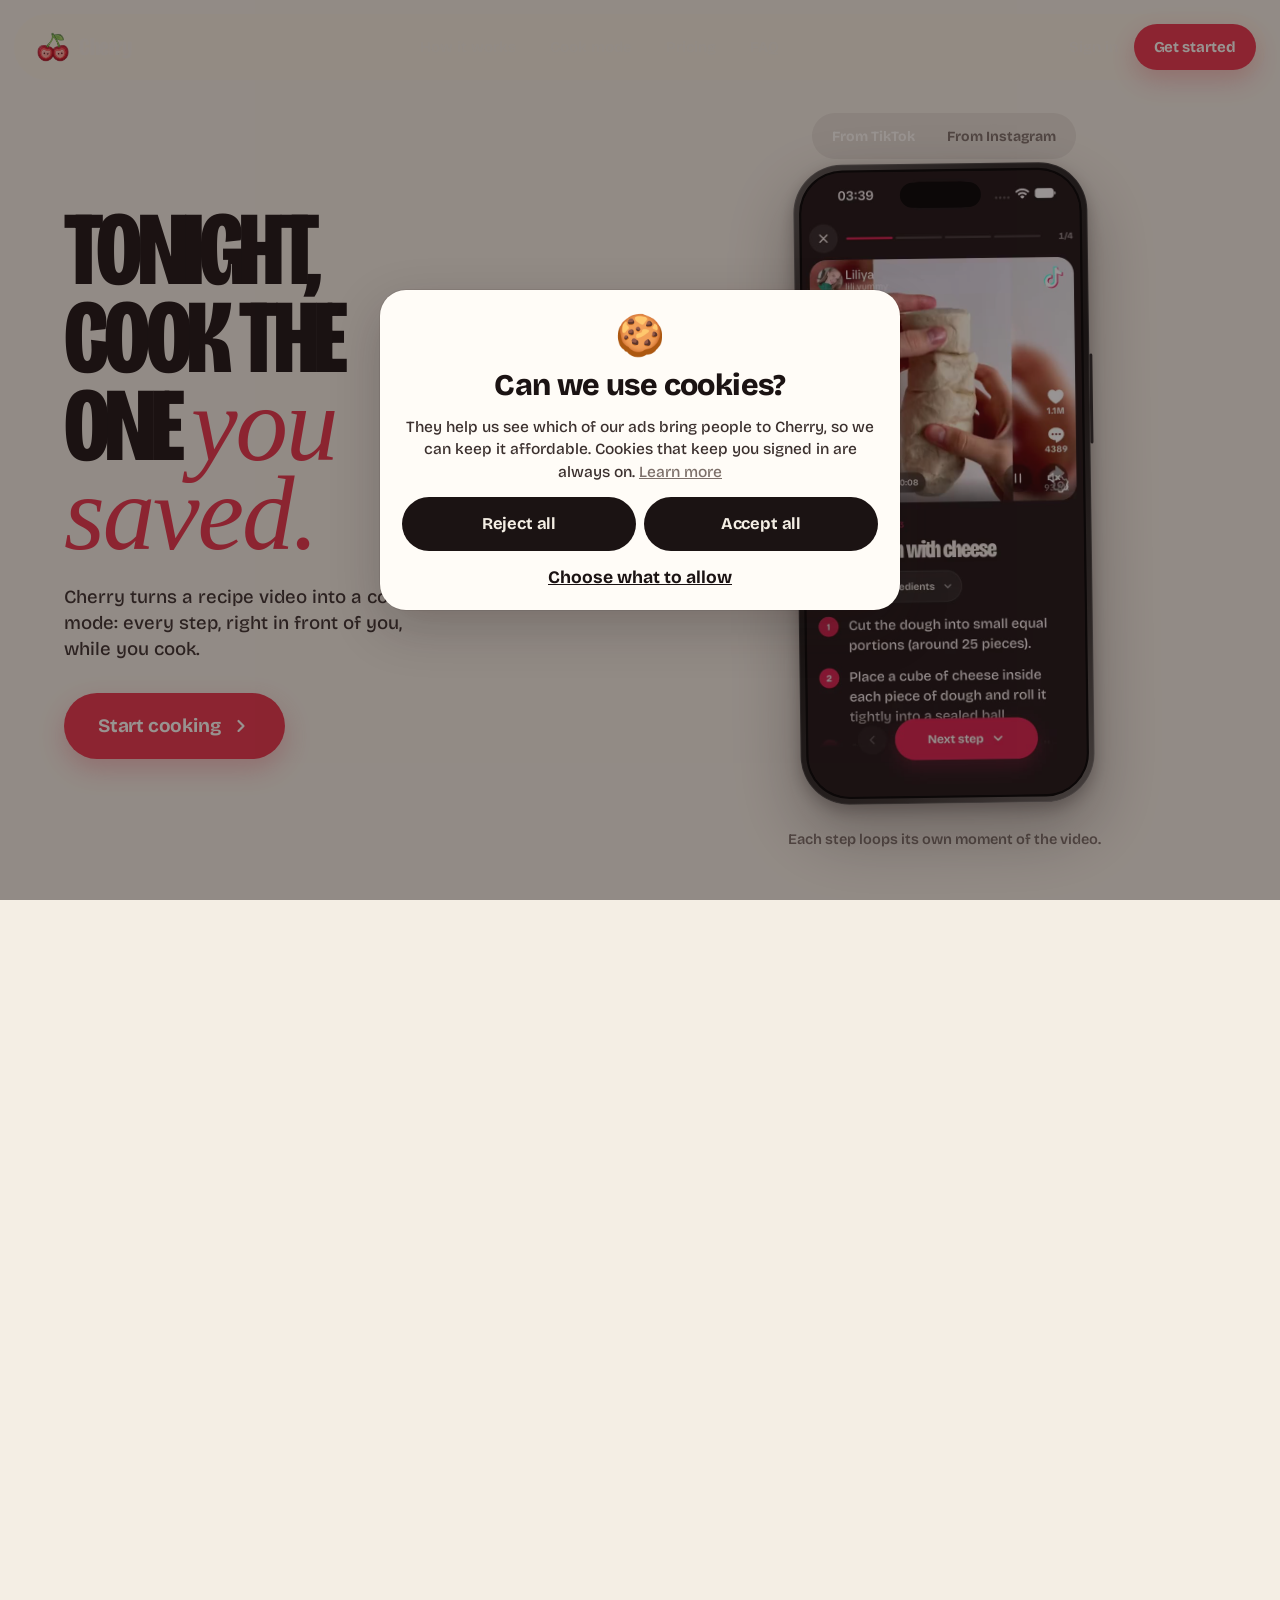
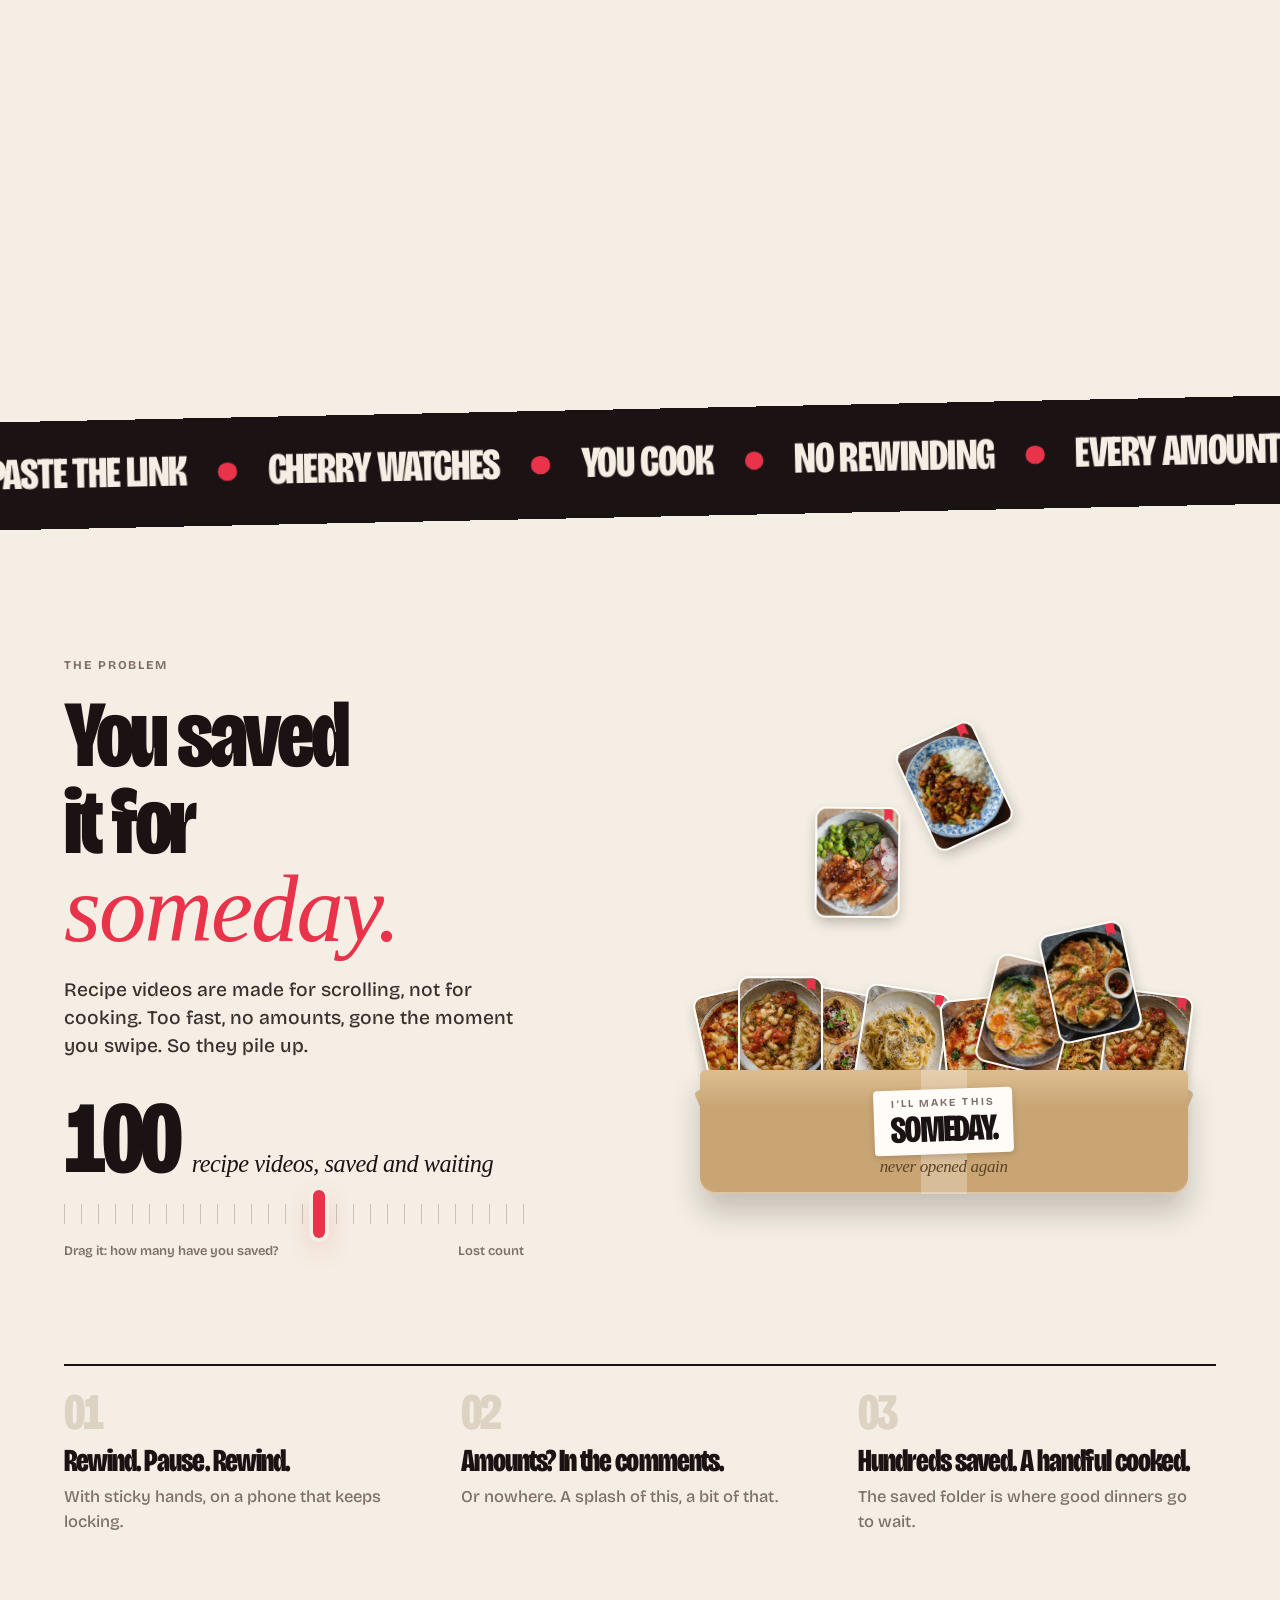
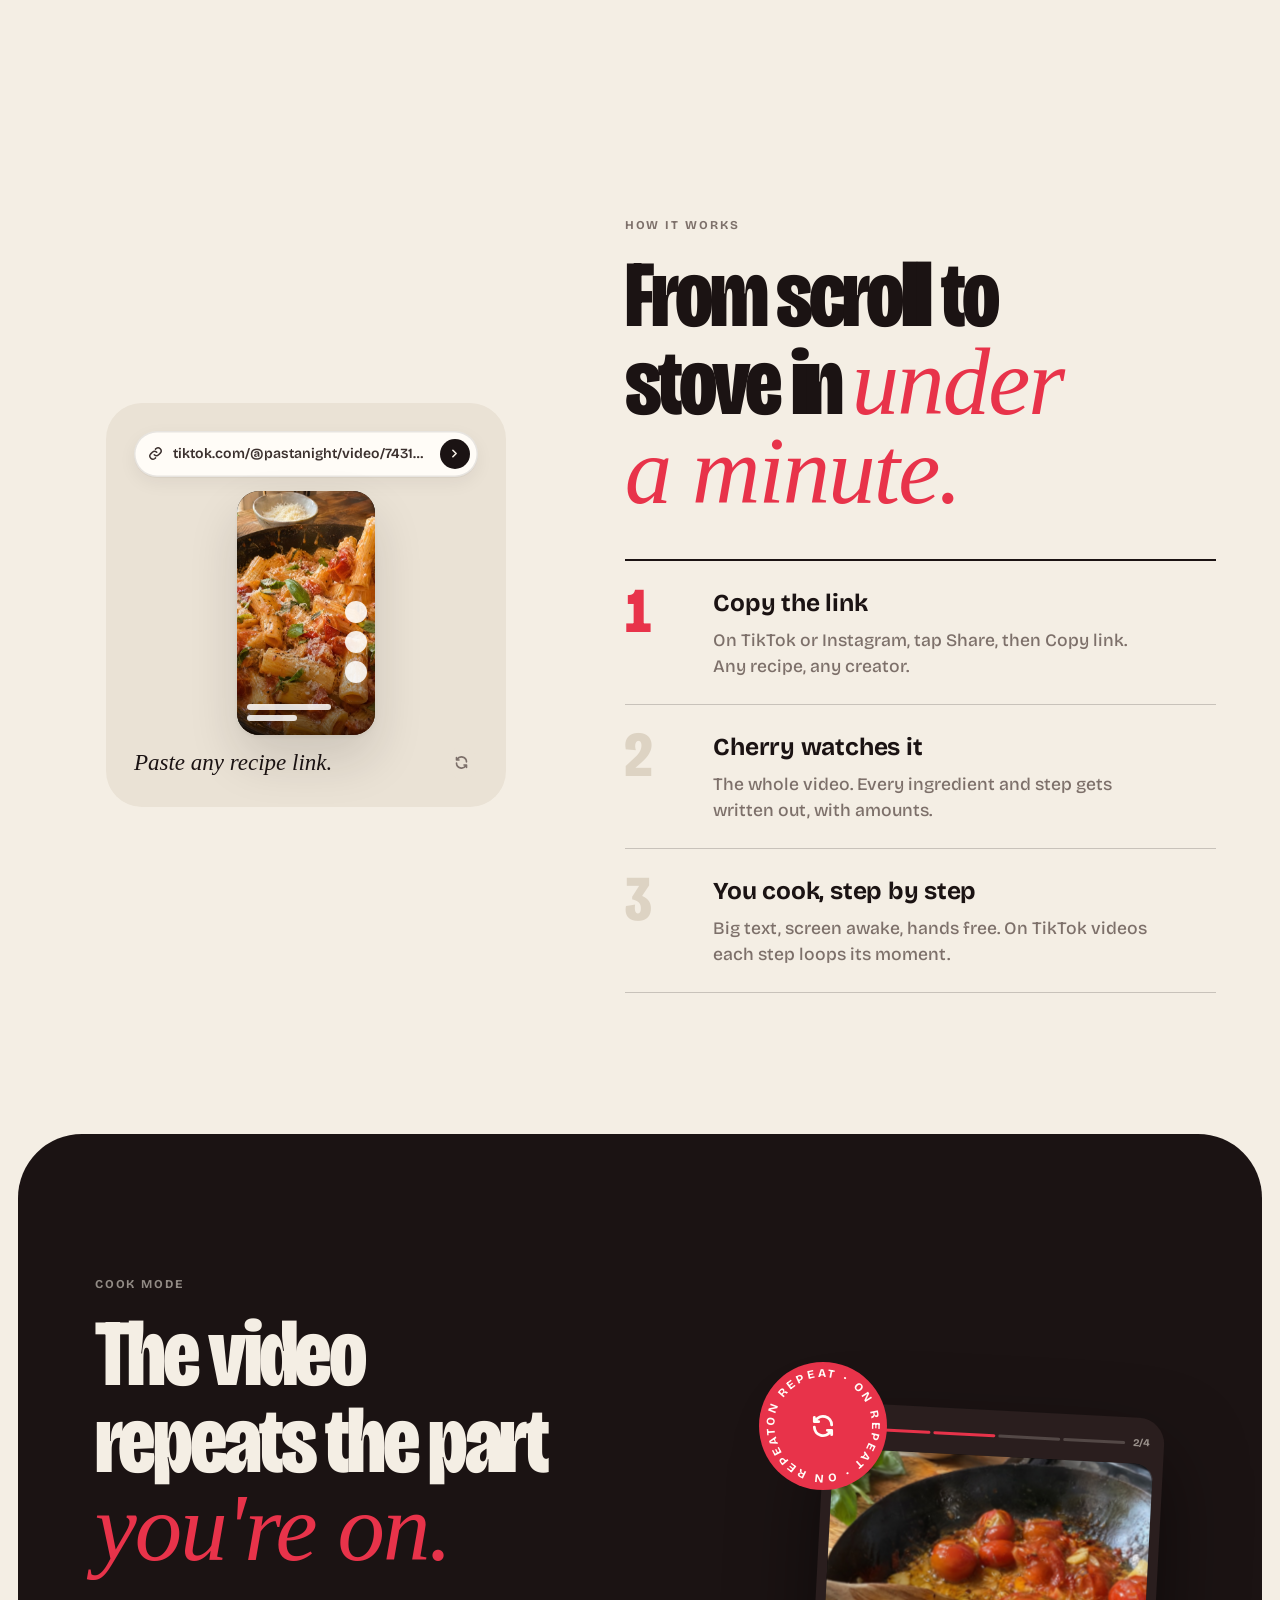
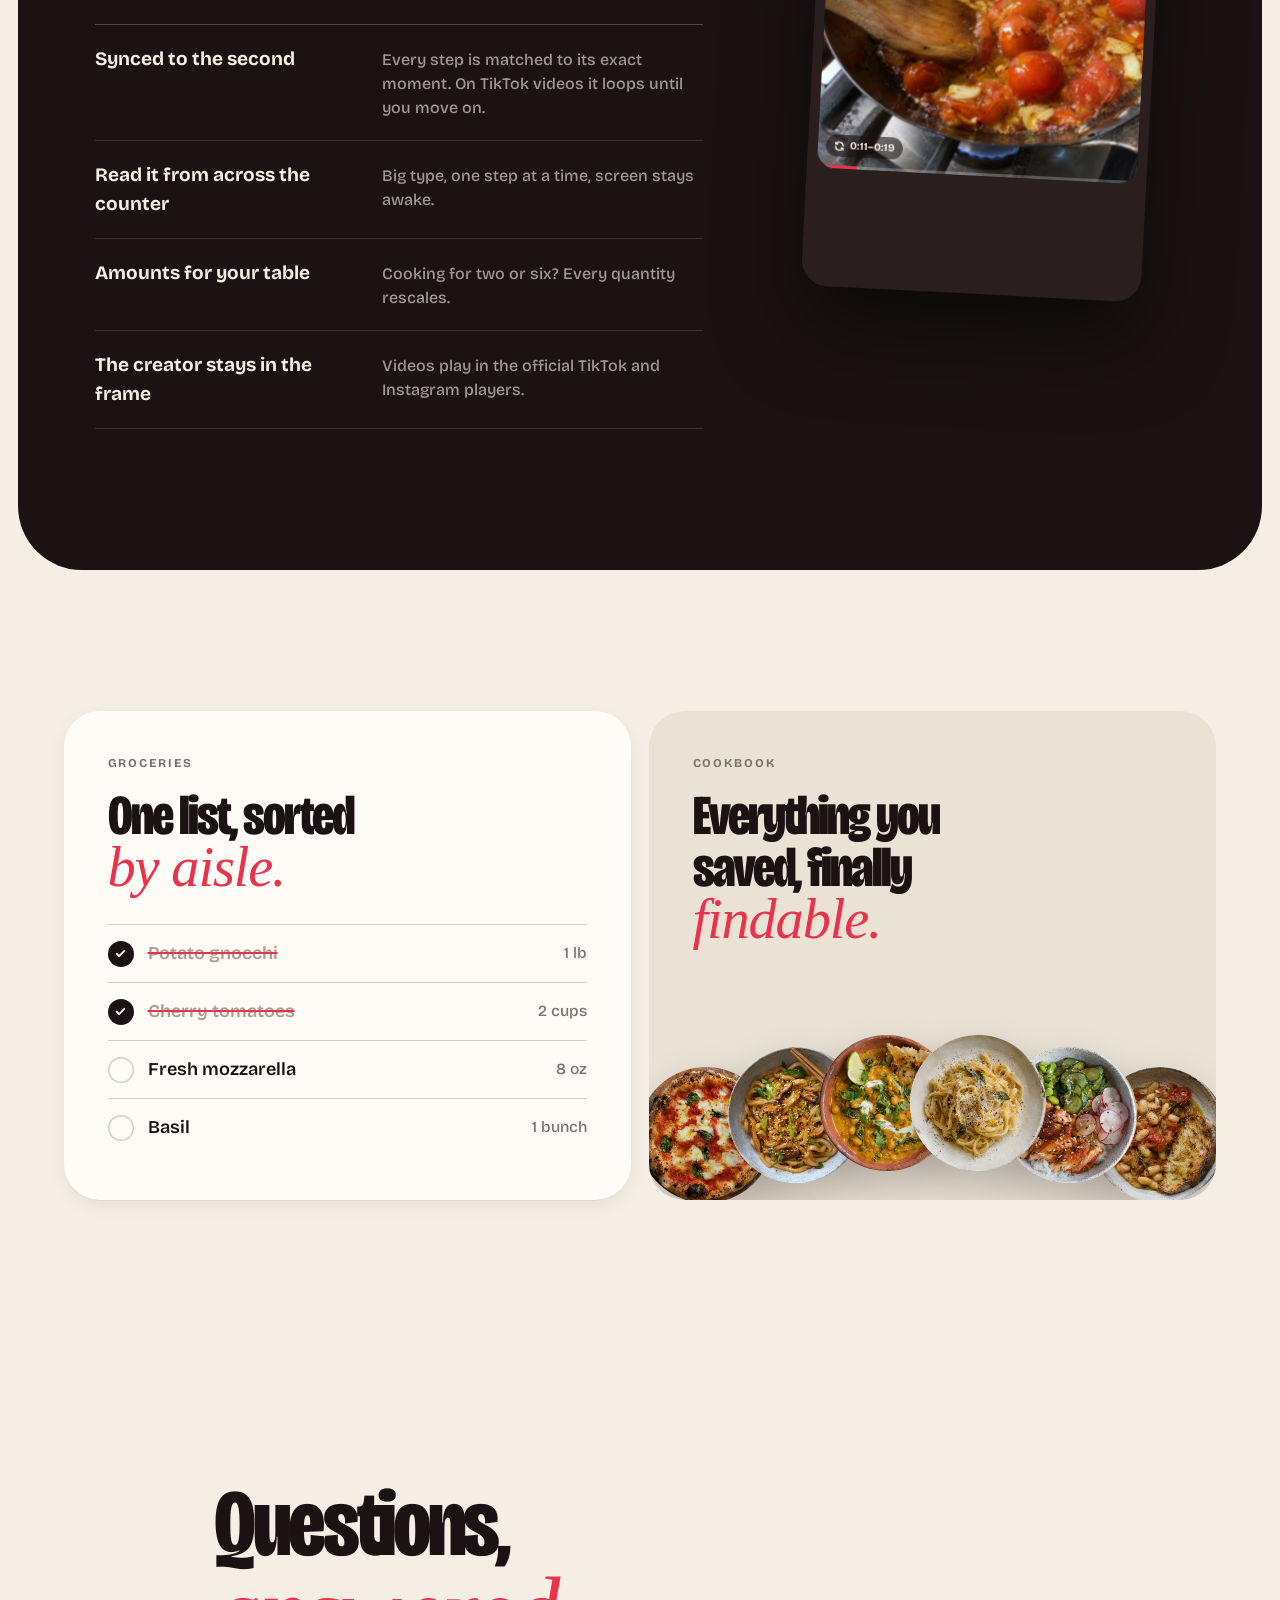
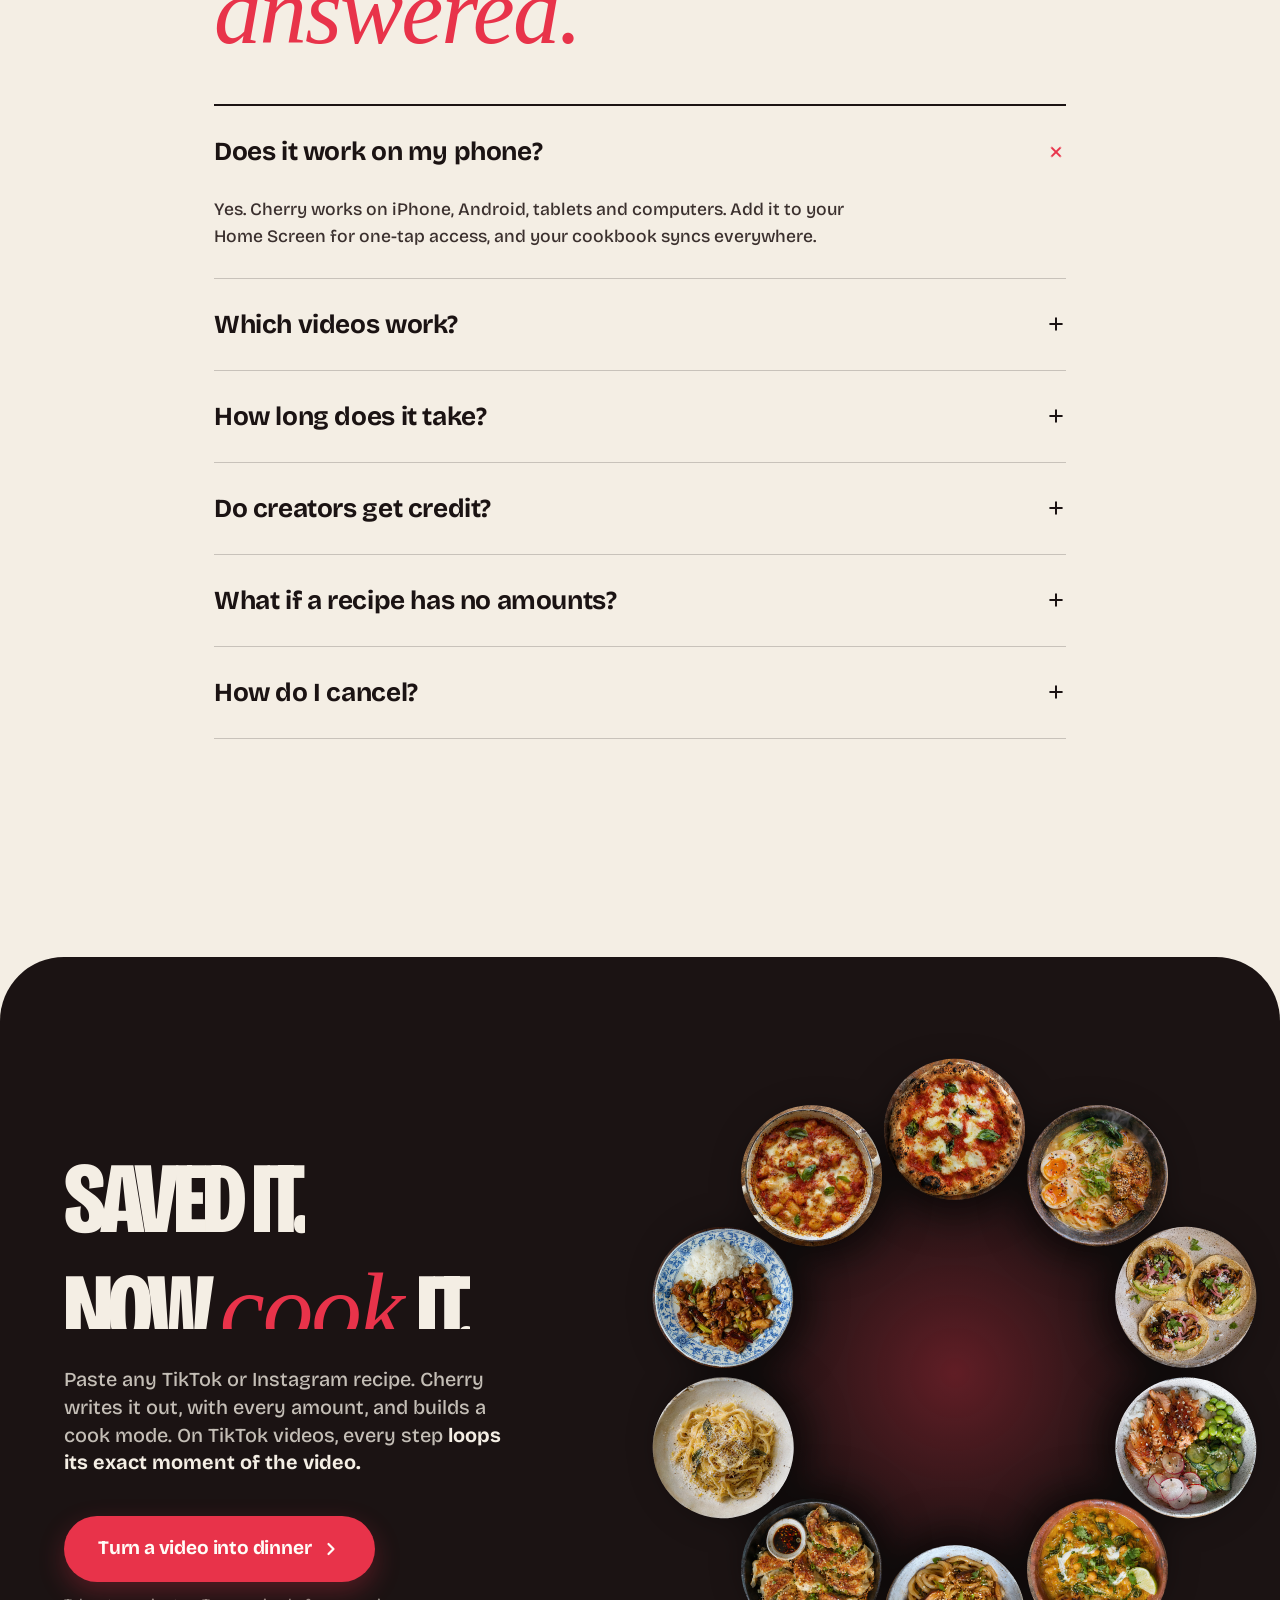
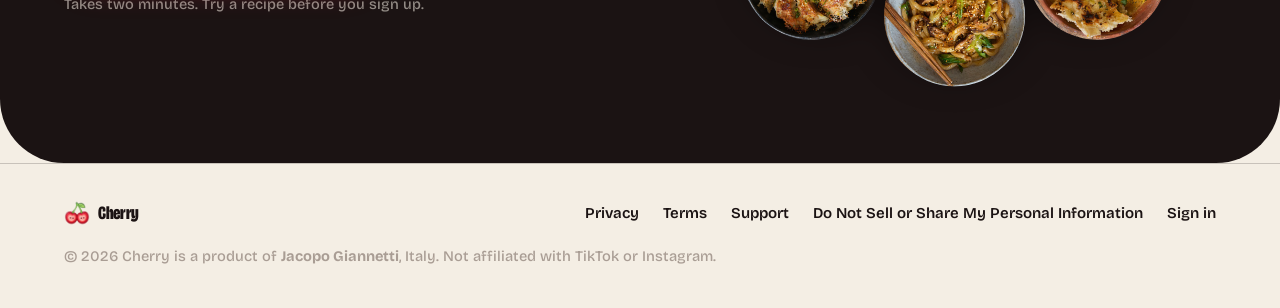
==== commit 305e12c6: "Video della demo con indirizzo nuovo Co-Authored-By: Claude Fable 5.2 <noreply@anthropic.com>" ====
--- a/index.html
+++ b/index.html
@@ -21,10 +21,10 @@
   <link rel="preconnect" href="https://fonts.googleapis.com">
   <link rel="preconnect" href="https://fonts.gstatic.com" crossorigin>
   <link href="https://fonts.googleapis.com/css2?family=Bricolage+Grotesque:opsz,wdth,wght@12..96,75..100,400..800&family=Instrument+Serif:ital@0;1&display=swap" rel="stylesheet">
-  <script type="module" crossorigin src="/assets/landing.DRkd9-er.js"></script>
+  <script type="module" crossorigin src="/assets/landing.B0AzbkjH.js"></script>
   <link rel="modulepreload" crossorigin href="/assets/ConsentBanner.37BEy3bR.js">
   <link rel="modulepreload" crossorigin href="/assets/phone.Biz6NVbP.js">
-  <link rel="modulepreload" crossorigin href="/assets/home.DG2B_HnK.js">
+  <link rel="modulepreload" crossorigin href="/assets/home.Dzoq3gzZ.js">
   <link rel="stylesheet" crossorigin href="/assets/ConsentBanner.Bgvd4B2_.css">
   <link rel="stylesheet" crossorigin href="/assets/phone.CIisl1bC.css">
   <link rel="stylesheet" crossorigin href="/assets/home.DMD1979Q.css">
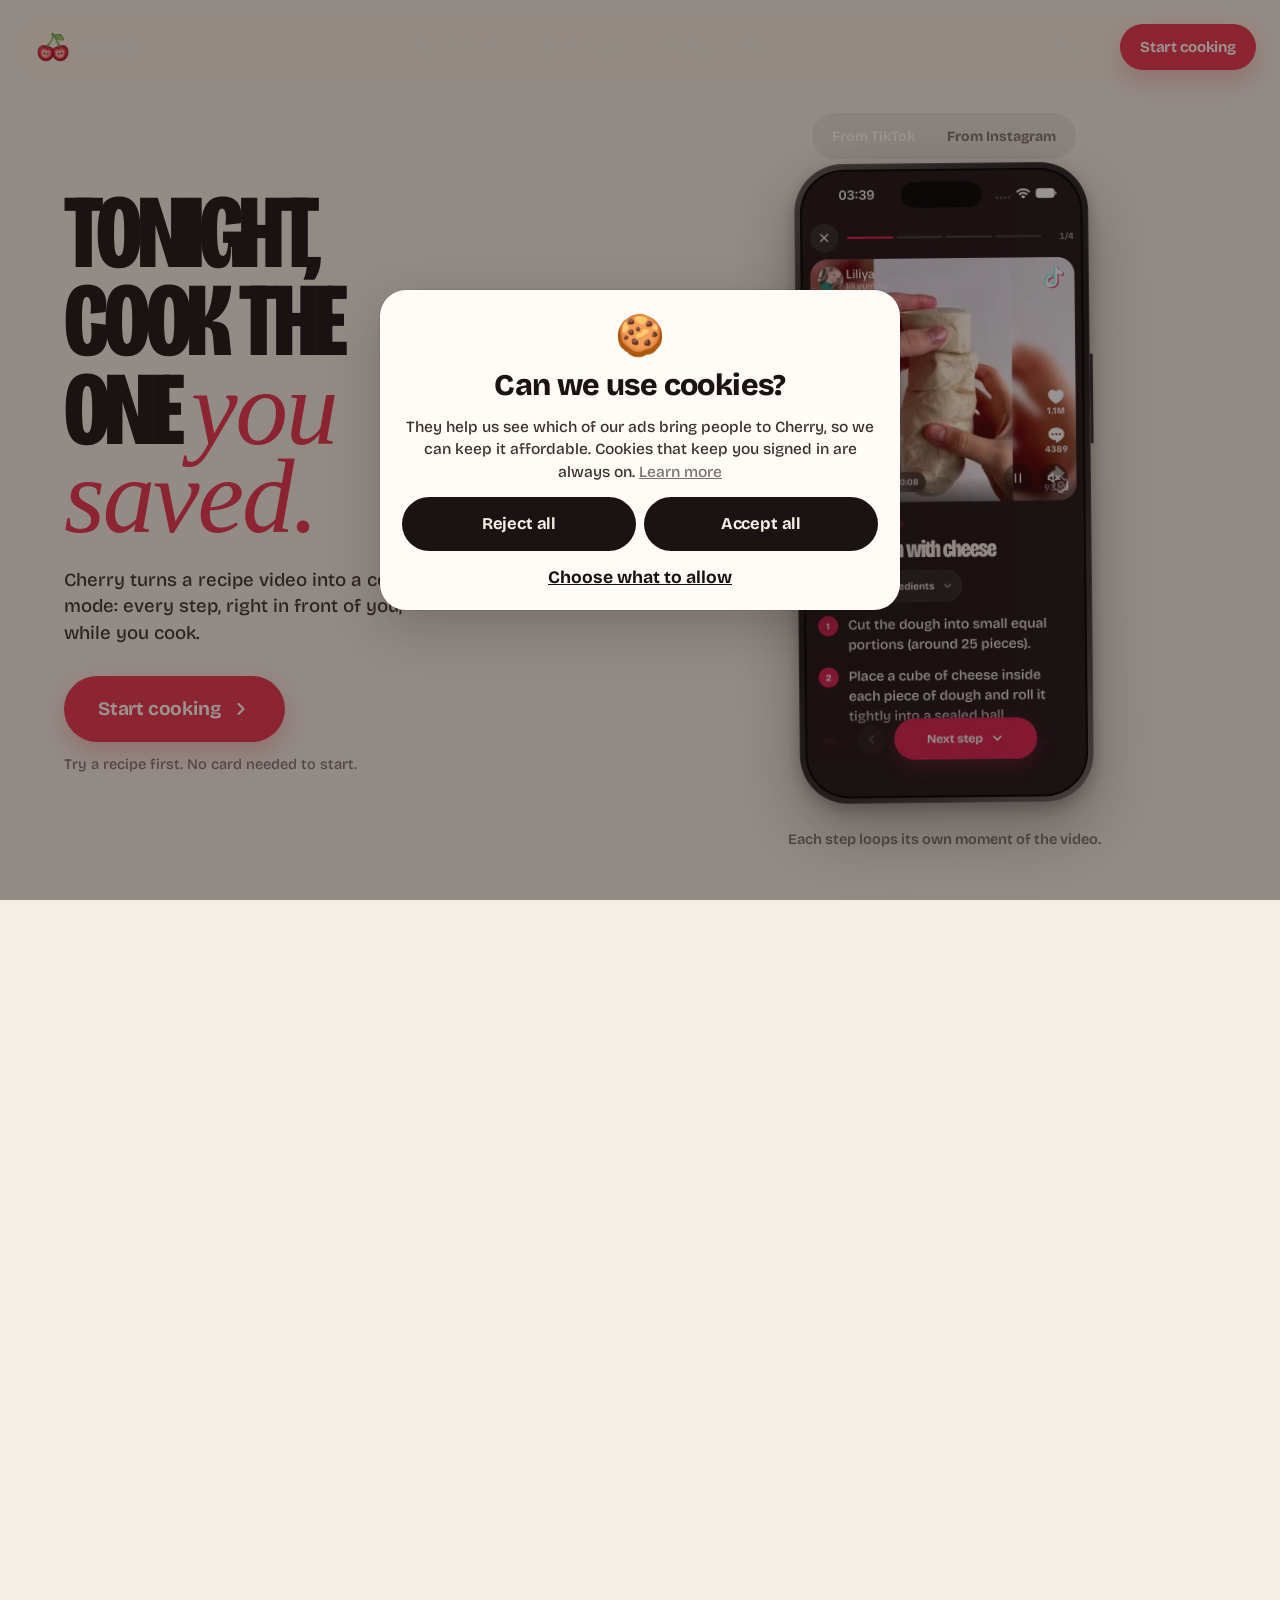
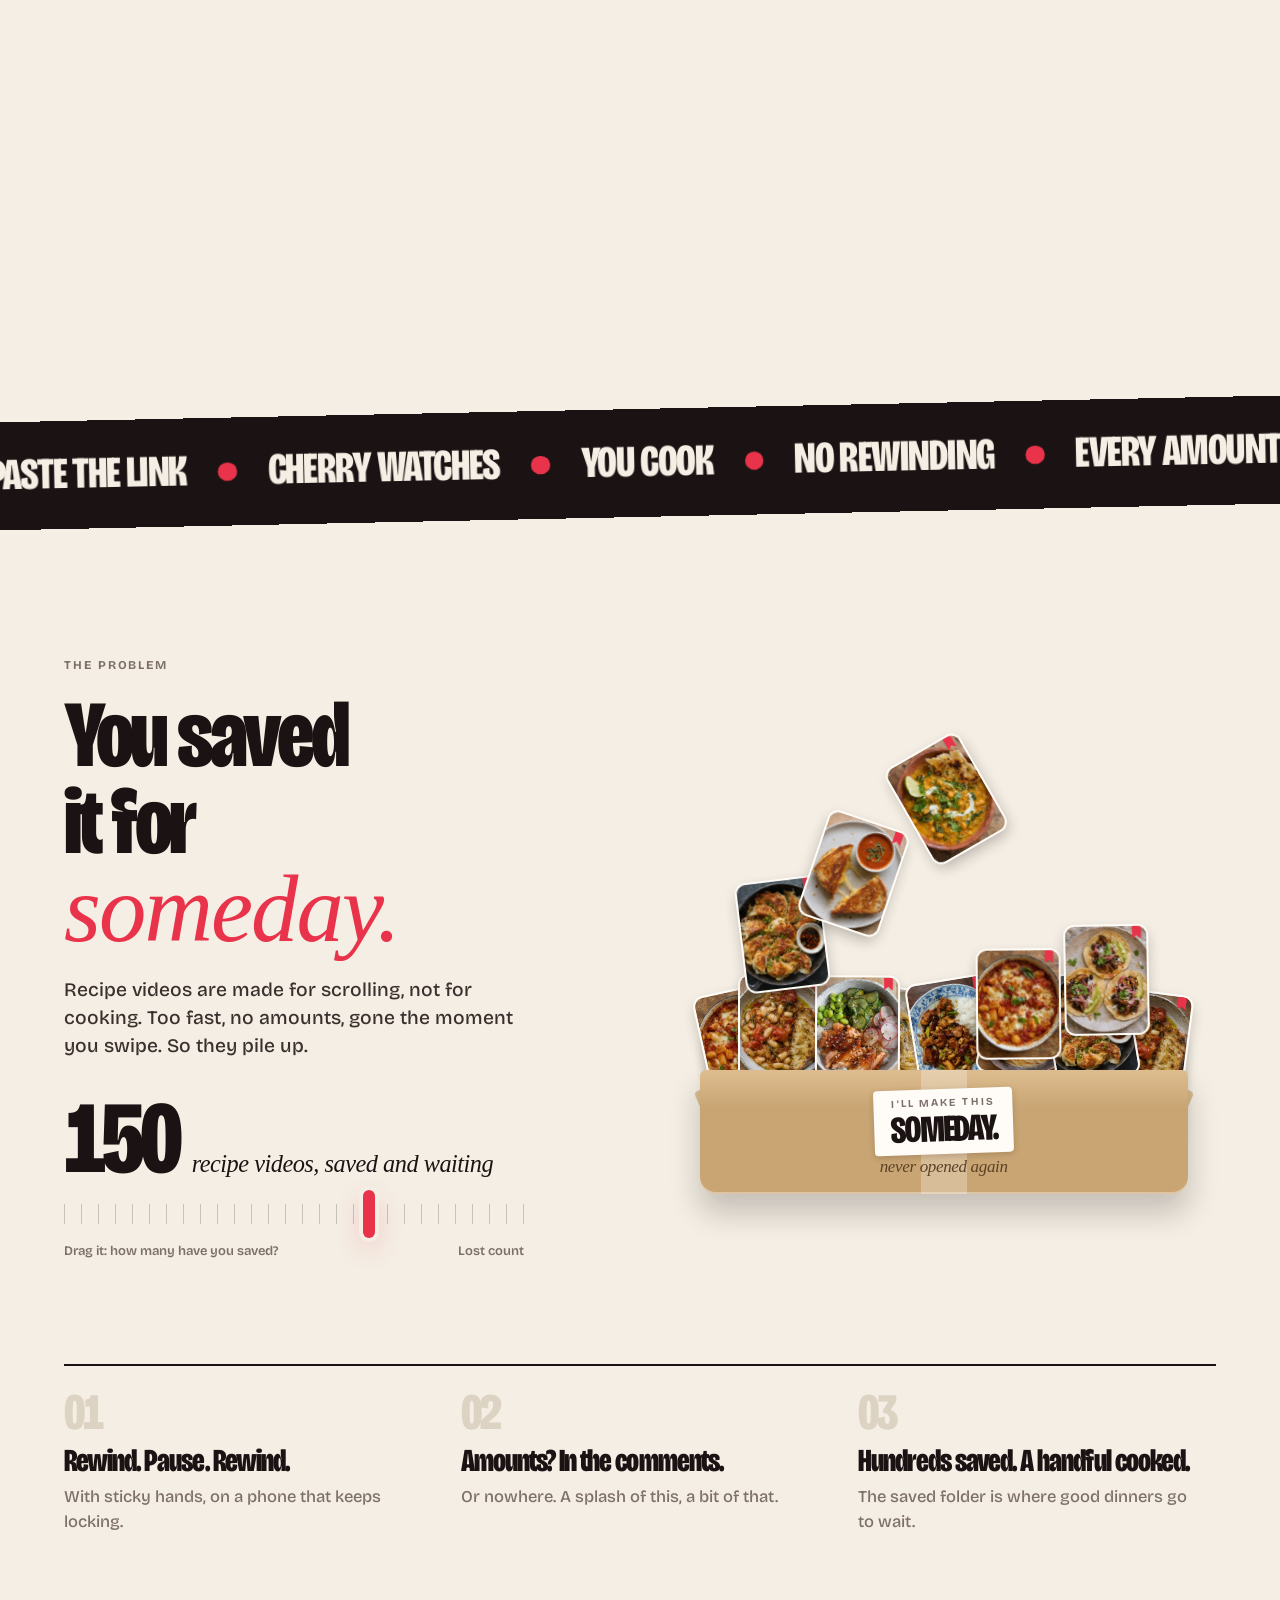
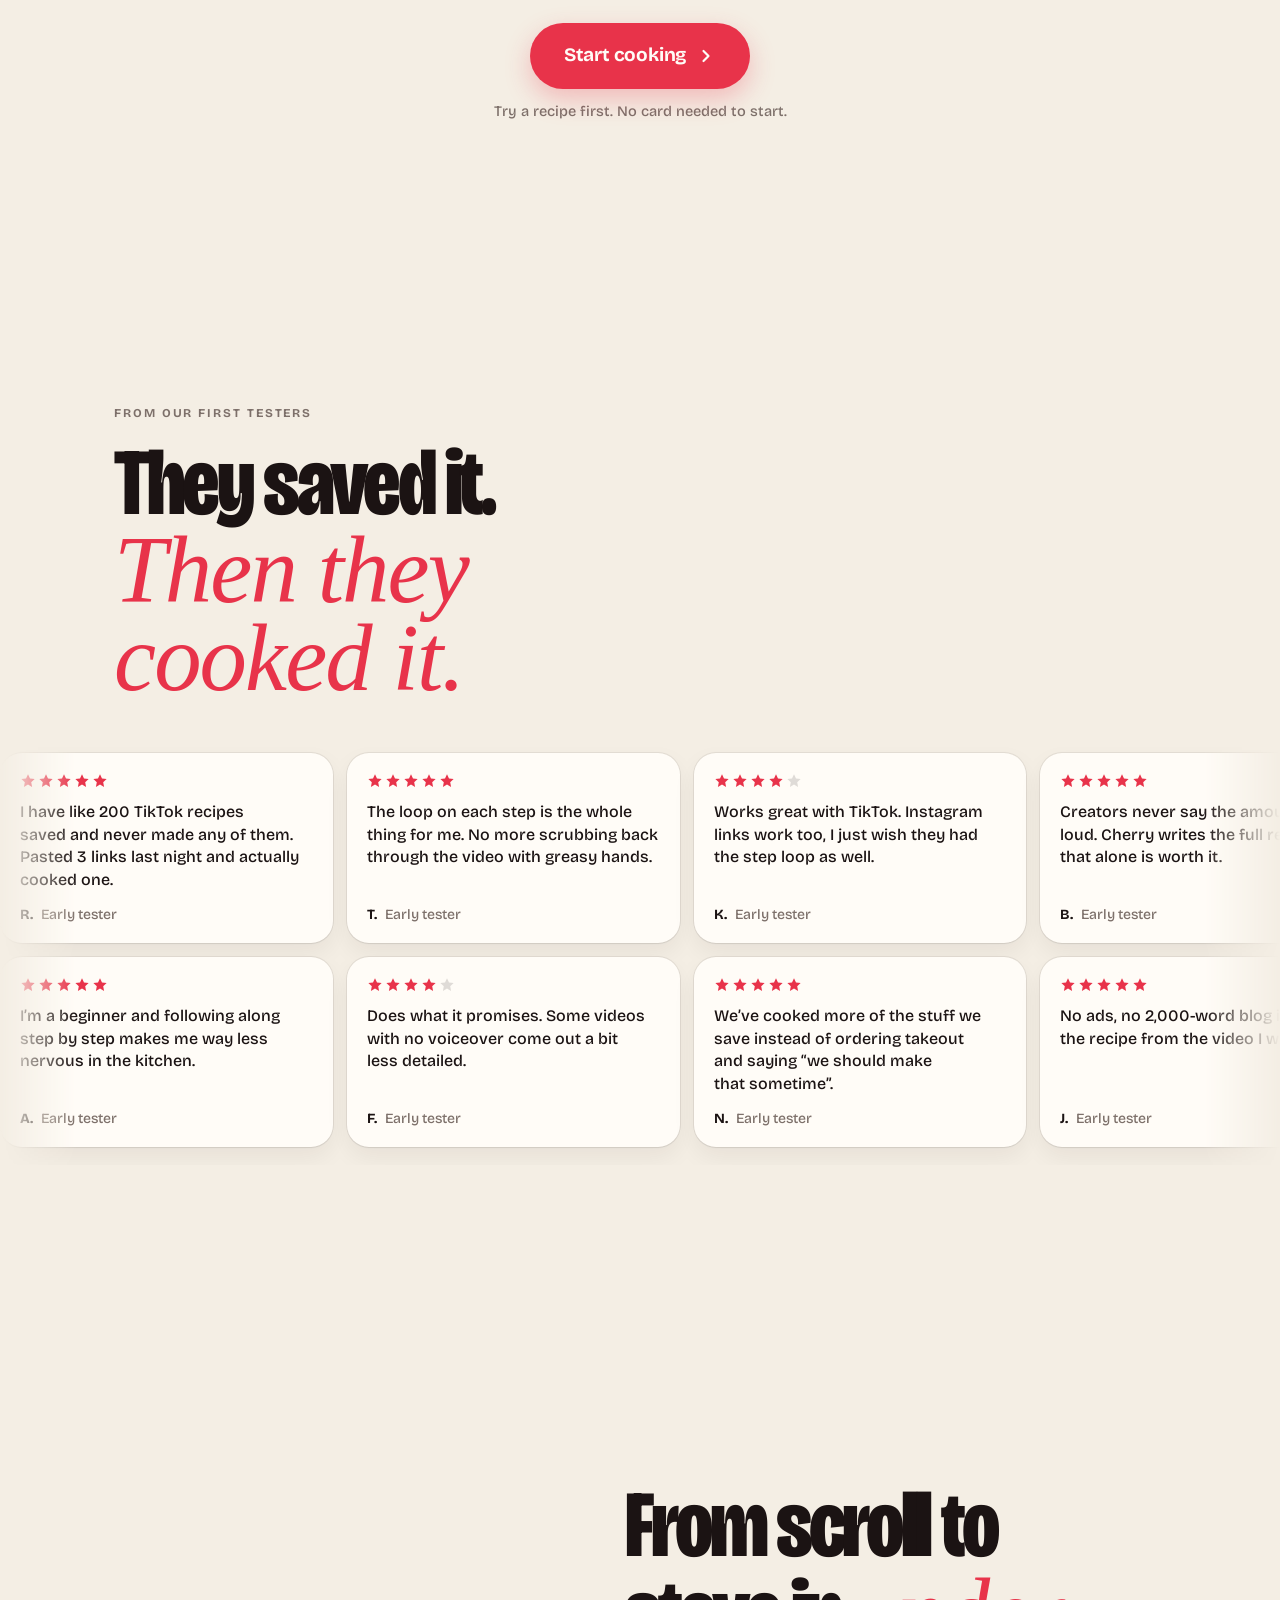
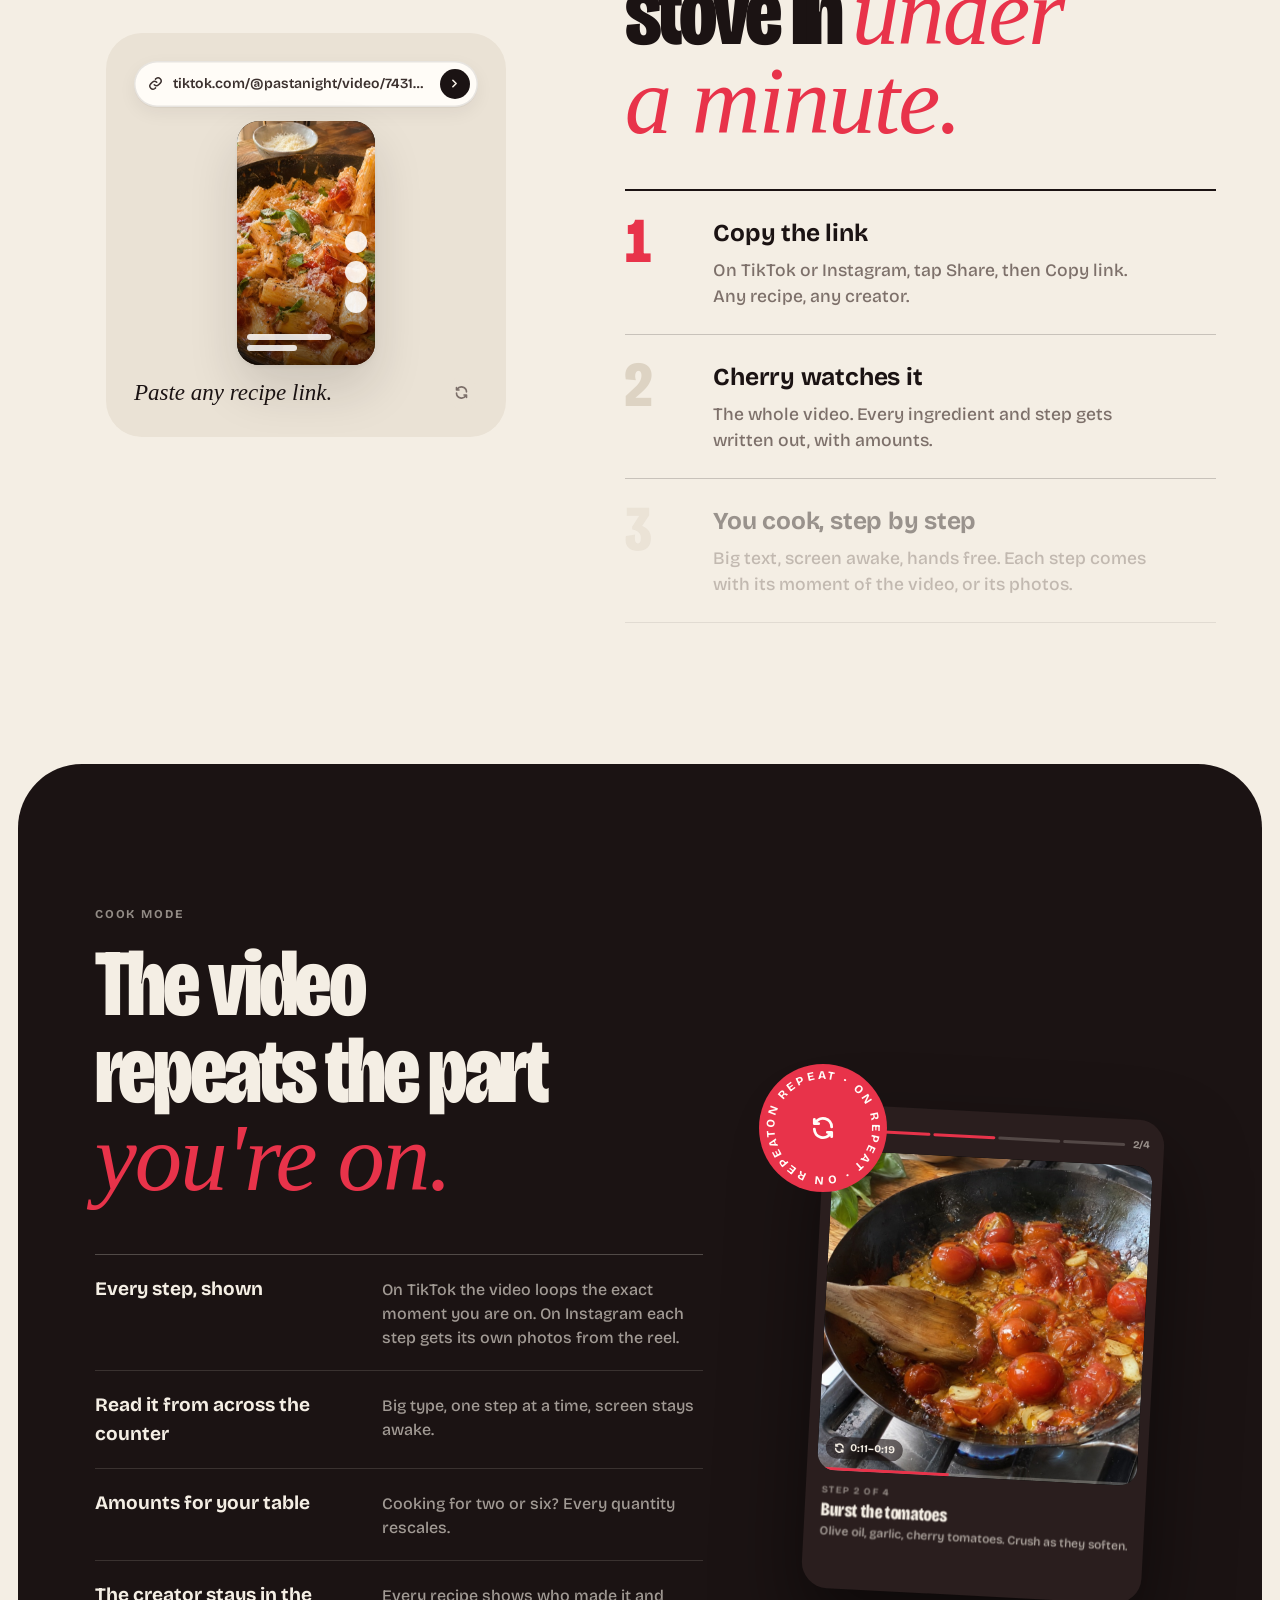
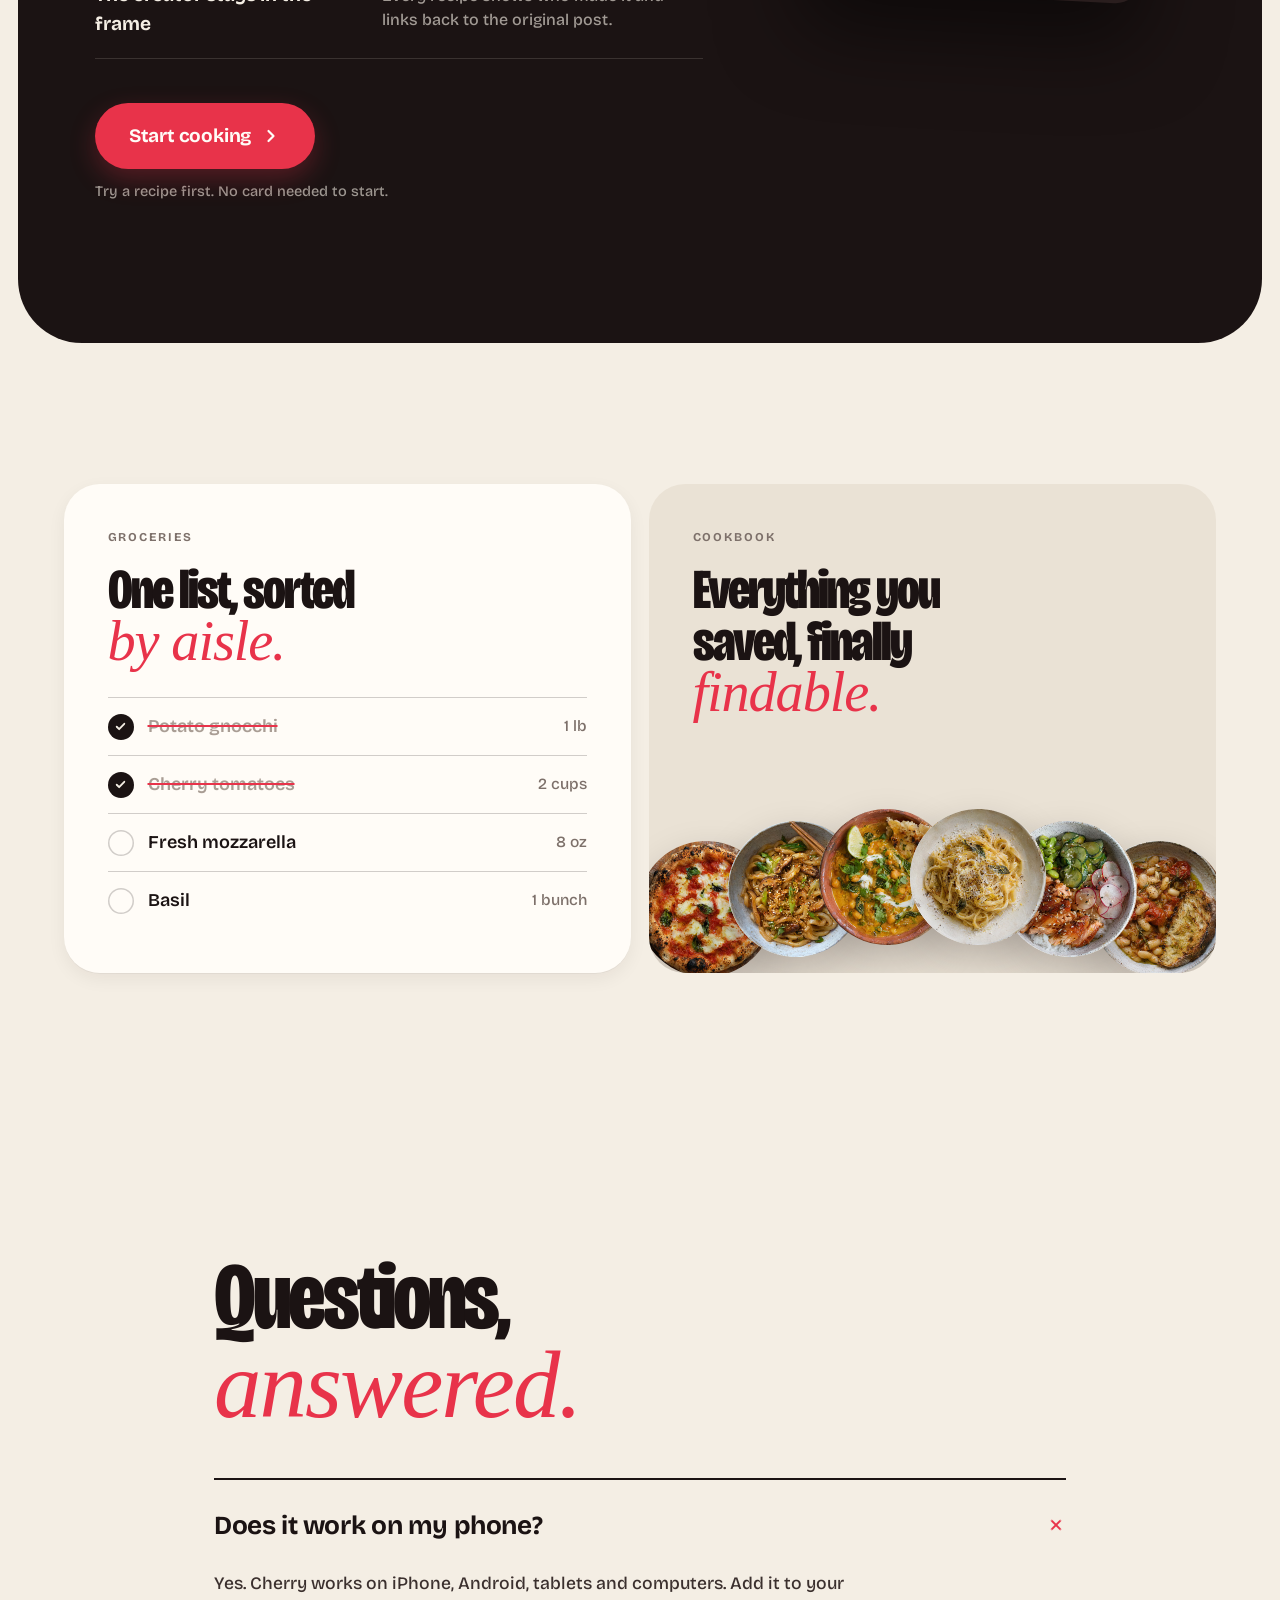
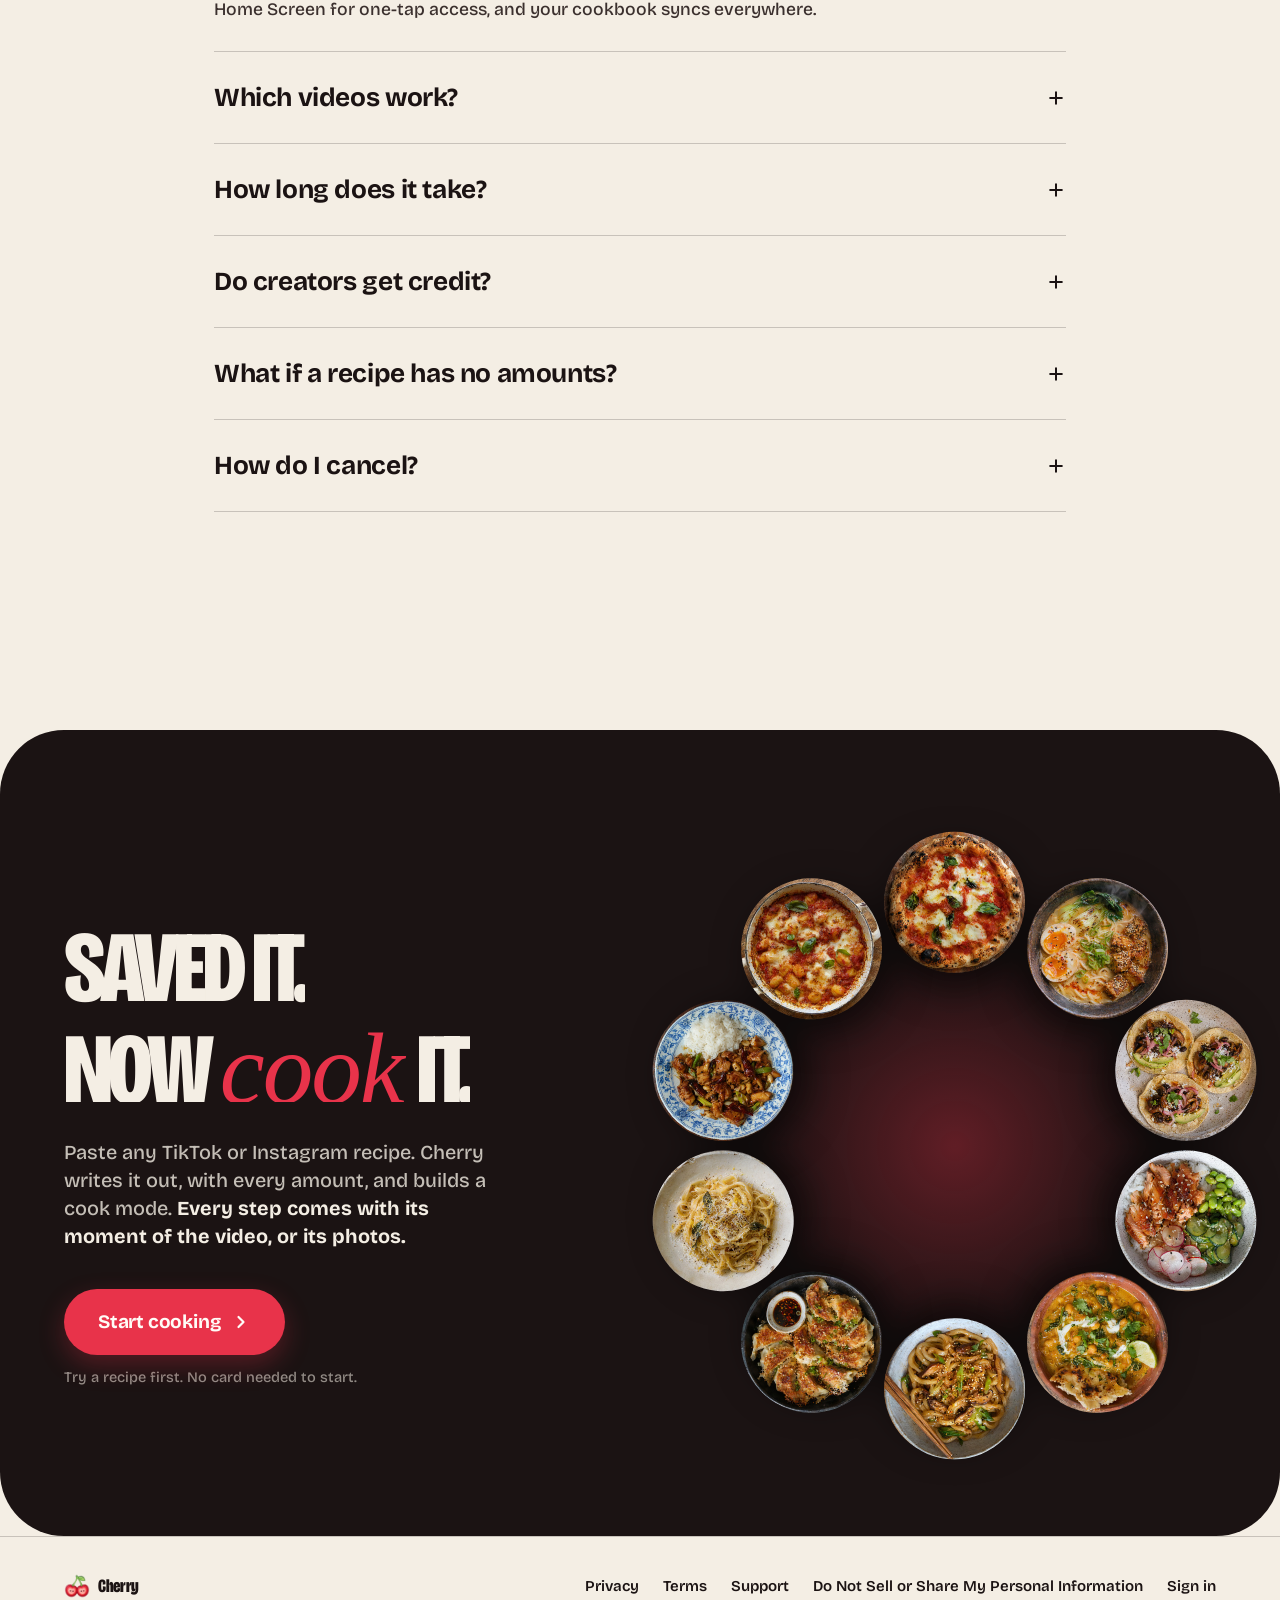
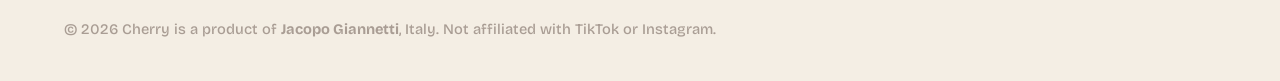
==== commit 902643d8: "Recensioni dei primi tester, frasi su Instagram aggiornate, pulsanti unificati Co-Authored-By: Claud" ====
--- a/index.html
+++ b/index.html
@@ -4,7 +4,7 @@
   <meta charset="utf-8">
   <meta name="viewport" content="width=device-width, initial-scale=1, viewport-fit=cover">
   <title>Cherry: turn recipe videos into dinner</title>
-  <meta name="description" content="Paste any TikTok or Instagram recipe. Cherry writes the full recipe and builds a step-by-step cook mode; on TikTok videos it loops the exact moment for every step. Grocery list in one tap.">
+  <meta name="description" content="Paste any TikTok or Instagram recipe. Cherry writes the full recipe and builds a step-by-step cook mode: on TikTok every step loops its moment of the video, on Instagram every step gets its own photos. Grocery list in one tap.">
   <meta name="facebook-domain-verification" content="xesewtqw0tldy5pdbw3sz42eih8gtw" />
   <meta name="theme-color" content="#1B1313">
   <link rel="canonical" href="https://hellocherry.app/">
@@ -13,7 +13,7 @@
   <link rel="apple-touch-icon" href="/assets/apple-touch-icon.png">
   <link rel="manifest" href="/manifest.webmanifest">
   <meta property="og:title" content="Cherry: turn recipe videos into dinner">
-  <meta property="og:description" content="Paste a TikTok or Instagram recipe. Cook it step by step; on TikTok videos each step loops.">
+  <meta property="og:description" content="Paste a TikTok or Instagram recipe. Cook it step by step, with the video or the photos for every step.">
   <meta property="og:image" content="https://hellocherry.app/assets/og.png">
   <meta property="og:url" content="https://hellocherry.app/">
   <meta property="og:type" content="website">
@@ -21,19 +21,19 @@
   <link rel="preconnect" href="https://fonts.googleapis.com">
   <link rel="preconnect" href="https://fonts.gstatic.com" crossorigin>
   <link href="https://fonts.googleapis.com/css2?family=Bricolage+Grotesque:opsz,wdth,wght@12..96,75..100,400..800&family=Instrument+Serif:ital@0;1&display=swap" rel="stylesheet">
-  <script type="module" crossorigin src="/assets/landing.B0AzbkjH.js"></script>
+  <script type="module" crossorigin src="/assets/landing.bZ1QQfS1.js"></script>
   <link rel="modulepreload" crossorigin href="/assets/ConsentBanner.37BEy3bR.js">
-  <link rel="modulepreload" crossorigin href="/assets/phone.Biz6NVbP.js">
-  <link rel="modulepreload" crossorigin href="/assets/home.Dzoq3gzZ.js">
+  <link rel="modulepreload" crossorigin href="/assets/Reviews.uRRHNa_r.js">
+  <link rel="modulepreload" crossorigin href="/assets/home.BkWf_C6g.js">
   <link rel="stylesheet" crossorigin href="/assets/ConsentBanner.Bgvd4B2_.css">
-  <link rel="stylesheet" crossorigin href="/assets/phone.CIisl1bC.css">
-  <link rel="stylesheet" crossorigin href="/assets/home.DMD1979Q.css">
+  <link rel="stylesheet" crossorigin href="/assets/Reviews.Di3WfspR.css">
+  <link rel="stylesheet" crossorigin href="/assets/home.DwCZNaxz.css">
 </head>
 <body>
   <div id="root">
     <noscript>
       <h1>Cherry: turn recipe videos into dinner</h1>
-      <p>Paste any TikTok or Instagram recipe. Cherry writes the full recipe and builds a step-by-step cook mode; on TikTok videos it loops the exact moment for every step.</p>
+      <p>Paste any TikTok or Instagram recipe. Cherry writes the full recipe and builds a step-by-step cook mode: on TikTok every step loops its moment of the video, on Instagram every step gets its own photos.</p>
       <a href="/app/start">Start cooking</a>
       <p>Cherry is a product of Jacopo Giannetti, Italy. Contact: support@hellocherry.app</p>
     </noscript>
--- a/assets/Reviews.Di3WfspR.css
+++ b/assets/Reviews.Di3WfspR.css
@@ -0,0 +1 @@
+.nx-orbit{--R: min(168px, 20dvh);--P: calc(var(--R) * .58);position:relative;height:calc(var(--R) * 2 + var(--P) * .5);margin:4px -22px 0}.nx-orbit:before{content:"";position:absolute;left:50%;top:50%;width:calc(var(--R) * 1.9);aspect-ratio:1;translate:-50% -50%;border-radius:50%;background:radial-gradient(circle,#e8334a57,#e8334a00 62%)}.nx-orbit__ring{position:absolute;left:50%;top:50%;width:0;height:0;animation:spin 80s linear infinite}.nx-orbit__seat{position:absolute;width:var(--P);height:var(--P);left:calc(var(--P) / -2);top:calc(var(--P) / -2);transform:rotate(var(--a)) translateY(calc(var(--R) * -1))}.nx-orbit__seat .plate{display:block;width:100%;box-shadow:0 16px 36px #0000008c;background:#2a2020}.nx-orbit__core{position:absolute;left:50%;top:50%;translate:-50% -50%;display:grid;justify-items:center;gap:10px}.nx-orbit__core img{width:70px;height:70px;border-radius:22px;box-shadow:0 14px 40px #e8334a73}.nx-orbit__core .display{font-size:34px;color:var(--paper);letter-spacing:-.03em}.nx-mask{display:block;overflow:hidden;padding-bottom:.1em;margin-bottom:-.1em}.nx-mask>span{display:block}.nx-box{--kraft: #C9A574;--kraft-2: #A98556;--kraft-3: #DDBD8F;position:relative;height:min(310px,36dvh);margin-top:6px}.nx-box__back{position:absolute;left:7%;right:7%;bottom:0;height:128px;border-radius:8px 8px 14px 14px;background:linear-gradient(var(--kraft-2),#8E6E45)}.nx-box__back:before,.nx-box__back:after{content:"";position:absolute;top:-26px;width:44%;height:30px;background:var(--kraft-3);border-radius:4px;transition:transform var(--reveal) var(--ease)}.nx-box__back:before{left:-7%;transform-origin:100% 100%;transform:rotate(-24deg)}.nx-box__back:after{right:-7%;transform-origin:0 100%;transform:rotate(24deg)}.nx-box__front{position:absolute;z-index:20;left:3%;right:3%;bottom:0;height:100px;display:flex;flex-direction:column;align-items:center;justify-content:center;gap:4px;border-radius:6px 6px 16px 16px;background:linear-gradient(var(--kraft-3),var(--kraft) 30%);box-shadow:0 -2px #ffffff59 inset,0 18px 30px #1b131338}.nx-box__front:before{content:"";position:absolute;left:50%;top:0;width:46px;height:100%;margin-left:-23px;background:#fffcf747}.nx-box__label{position:relative;display:grid;justify-items:center;padding:6px 16px 7px;background:var(--white);color:var(--ink);border-radius:4px;transform:rotate(-2deg);box-shadow:0 2px 6px #1b13132e}.nx-box__label small{font-size:10.5px;font-weight:700;letter-spacing:.2em;text-transform:uppercase;color:var(--mute)}.nx-box__label b{font-size:30px;line-height:.95;text-transform:uppercase}.nx-box__front .voice{position:relative;font-size:17px;line-height:1;color:#5b4326}.nx-box__shelf{position:absolute;left:0;right:0;top:0;height:92px;border-bottom:2px solid var(--ink)}.nx-box__shelf small{display:block;font-size:12px;font-weight:700;letter-spacing:.16em;text-transform:uppercase;color:var(--mute)}.nx-box__shelf .voice{position:absolute;left:0;bottom:12px;font-size:30px;line-height:1;color:var(--faint)}.nx-reelcard{position:absolute;width:15.5%;aspect-ratio:3 / 4;margin-left:-7.75%;border-radius:9px;overflow:hidden;background:var(--paper-3);box-shadow:0 0 0 2px var(--white),0 6px 14px #1b131347;transition:filter .5s var(--ease),border-radius .4s var(--ease),box-shadow .3s}.nx-reelcard img{width:100%;height:100%;object-fit:cover}.nx-reelcard i{position:absolute;right:5px;top:0;width:9px;height:13px;background:var(--cherry);clip-path:polygon(0 0,100% 0,100% 100%,50% 72%,0 100%)}.nx-box.is-closed .nx-reelcard:not(.is-out){filter:grayscale(1) brightness(.8)}.nx-reelcard.is-out{width:16.5%;aspect-ratio:1;margin-left:0;border-radius:50%;box-shadow:0 0 0 3px var(--white),0 0 0 6px var(--cherry),0 10px 20px #e8334a66}.nx-reelcard.is-out i{display:none}.flow--dark .nx-box__shelf{border-color:#f4eee459}.flow--dark .nx-box__shelf small{color:#f4eee48c}.flow--dark .nx-reelcard.is-out{box-shadow:0 0 0 3px var(--ink),0 0 0 6px var(--cherry),0 10px 24px #e8334a80}.flow--dark .nx-box__front{box-shadow:0 -2px #ffffff59 inset,0 18px 40px #0009}.nx-readout{display:flex;align-items:baseline;gap:14px}.nx-readout .num{font-size:84px}.nx-readout .voice{font-size:24px;color:var(--ink);line-height:1.05}.nx-ruler{-webkit-appearance:none;-moz-appearance:none;appearance:none;display:block;width:100%;height:48px;margin:10px 0 0;background:repeating-linear-gradient(90deg,var(--line-2) 0 1.5px,transparent 1.5px calc((100% - 1.5px) / 27)) center / 100% 20px no-repeat;touch-action:pan-y}.nx-ruler::-webkit-slider-runnable-track{height:48px;background:none}.nx-ruler::-moz-range-track{height:48px;background:none}.nx-ruler::-webkit-slider-thumb{-webkit-appearance:none;width:12px;height:48px;border-radius:6px;background:var(--cherry);box-shadow:0 0 0 4px var(--paper),var(--shadow-cherry)}.nx-ruler::-moz-range-thumb{width:12px;height:48px;border:0;border-radius:6px;background:var(--cherry);box-shadow:0 0 0 4px var(--paper),var(--shadow-cherry)}.nx-ruler__ends{display:flex;justify-content:space-between;margin-top:4px;font-size:13px;font-weight:600;color:var(--mute)}.nx-link{display:flex;align-items:center;gap:10px;height:46px;padding:0 8px 0 14px;border-radius:999px;background:var(--white);box-shadow:var(--shadow-1),inset 0 0 0 1.5px var(--line);font-size:14px;font-weight:600;color:var(--ink-2)}.nx-link>span{flex:1;overflow:hidden;text-overflow:ellipsis;white-space:nowrap}.nx-link>i{width:30px;height:30px;flex:none;border-radius:50%;display:grid;place-items:center;background:var(--ink);color:var(--paper);transition:background var(--quick)}.nx-link>i.done{background:var(--cherry)}.nx-link .spinner{width:14px;height:14px;border-color:#f4eee44d;border-top-color:var(--paper)}.nx-magic__stage{position:relative;height:244px;margin-top:14px}.nx-reel{position:absolute;left:50%;top:0;width:138px;height:244px;margin-left:-69px;border-radius:22px;overflow:hidden;background:#000;box-shadow:var(--shadow-2);transform-origin:50% 42%}.nx-reel img{width:100%;height:100%;object-fit:cover}.nx-reel:after{content:"";position:absolute;top:55%;right:0;bottom:0;left:0;background:linear-gradient(transparent,#0009)}.nx-reel__ui{position:absolute;z-index:1;right:8px;bottom:52px;display:grid;gap:8px}.nx-reel__ui i{width:22px;height:22px;border-radius:50%;background:#ffffffe0}.nx-reel__cap{position:absolute;z-index:1;left:10px;right:44px;bottom:14px;display:grid;gap:5px}.nx-reel__cap b{height:6px;border-radius:3px;background:#ffffffd9}.nx-reel__cap b:last-child{width:60%}.nx-reel__scan{position:absolute;z-index:2;left:0;right:0;height:3px;background:var(--cherry);box-shadow:0 0 20px 7px #e8334abf}.nx-step{position:absolute;left:112px;right:0;top:4px;height:54px;display:flex;align-items:center;gap:10px;padding:6px 10px 6px 6px;border-radius:16px;background:var(--white);box-shadow:var(--shadow-1),inset 0 0 0 1px var(--line)}.nx-step img{width:42px;height:42px;flex:none;border-radius:11px;object-fit:cover}.nx-step>span{flex:1;min-width:0;display:grid;gap:1px}.nx-step small{font-size:11px;font-weight:700;letter-spacing:.06em;color:var(--mute)}.nx-step b{font-size:14.5px;font-weight:700;line-height:1.15;white-space:nowrap;overflow:hidden;text-overflow:ellipsis}.nx-step>i{width:24px;height:24px;flex:none;border-radius:50%;display:grid;place-items:center;background:var(--cherry);color:#fff}.nx-step>i svg{animation:spin 2.4s linear infinite}.nx-step.is-live{box-shadow:0 0 0 2px var(--cherry),var(--shadow-2)}.nx-magic__cap{display:flex;align-items:center;justify-content:space-between;gap:12px;margin-top:12px;min-height:32px}.nx-magic__cap p{font-family:var(--serif);font-style:italic;font-size:23px;line-height:1.1}.nx-magic__cap button{width:32px;height:32px;flex:none;border-radius:50%;display:grid;place-items:center;background:var(--paper-2);color:var(--mute)}.phone{--w: clamp(220px, 62vw, 300px);position:relative;width:var(--w);aspect-ratio:402 / 874;flex:none;padding:calc(var(--w) * .028);border-radius:calc(var(--w) * .165);background:linear-gradient(135deg,#5b5754,#2a2726 22%,#171514,#34302e 78%,#6a6562);box-shadow:0 0 0 1px #ffffff1f inset,0 calc(var(--w) * .1) calc(var(--w) * .22) #1b131352,0 calc(var(--w) * .02) calc(var(--w) * .05) #1b131347}.phone:before,.phone:after{content:"";position:absolute;width:calc(var(--w) * .012);border-radius:2px;background:#2a2726}.phone:before{left:calc(var(--w) * -.01);top:22%;height:9%;box-shadow:0 calc(var(--w) * .26) 0 #2a2726}.phone:after{right:calc(var(--w) * -.01);top:30%;height:14%}.phone__screen{position:relative;width:100%;height:100%;border-radius:calc(var(--w) * .14);overflow:hidden;background:#f4eee4;box-shadow:0 0 0 calc(var(--w) * .008) #000}.phone__screen video{display:block;width:100%;height:100%;object-fit:cover}.phone__island{position:absolute;top:1.7%;left:50%;width:29%;height:4.1%;transform:translate(-50%);border-radius:999px;background:#000}.closer--top .closer__phone{--w: clamp(240px, 64vw, 330px);margin:clamp(36px,6vw,64px) auto 0;position:relative;z-index:2}@media (max-width: 720px){.closer--top .closer__plates{display:none}.closer--top{padding-top:96px}.closer--top .closer__title{font-size:clamp(46px,13.5vw,64px);margin-bottom:22px}}.nx-hello__phone{flex:1;min-height:0;display:grid;place-items:center;padding:6px 0 0}.nx-hello__phone .phone{--w: min(46vw, 24dvh, 220px)}@media (min-height: 760px){.nx-hello__phone .phone{--w: min(52vw, 27dvh, 250px)}}@media (min-width: 980px){.closer--top{display:grid;grid-template-columns:minmax(0,1fr) auto;grid-template-rows:auto auto;align-content:center;column-gap:clamp(40px,6vw,110px);max-width:1280px;margin:0 auto;padding-left:clamp(24px,5vw,72px);padding-right:clamp(24px,5vw,72px);text-align:left;min-height:min(100svh,900px)}.closer--top .closer__plates{display:none}.closer--top .closer__title{grid-column:1;grid-row:1;align-self:end;margin:0 0 36px;font-size:clamp(72px,8.6vw,150px);max-width:8ch}.closer--top>.btn{grid-column:1;grid-row:2;justify-self:start;align-self:start}.closer--top .closer__phone{grid-column:2;grid-row:1 / span 2;align-self:center;margin:0;--w: clamp(280px, 24vw, 340px)}}.rv{display:grid;gap:14px;overflow:hidden;padding:6px 0 18px;-webkit-mask-image:linear-gradient(90deg,transparent,#000 6%,#000 94%,transparent);mask-image:linear-gradient(90deg,transparent,#000 6%,#000 94%,transparent)}.rv__track{display:flex;gap:14px;width:max-content;margin:0;padding:0;list-style:none;animation:rv-slide calc(var(--n) * 6.5s) linear infinite}.rv__row--back .rv__track{animation-direction:reverse}.rv:hover .rv__track,.rv:active .rv__track{animation-play-state:paused}@keyframes rv-slide{to{transform:translate(calc(-50% - 7px))}}.rv__card{flex:none;width:clamp(260px,26vw,340px);display:grid;grid-template-rows:auto 1fr auto;gap:12px;padding:20px 20px 18px;border-radius:22px;background:#fffcf7;color:#1b1313;box-shadow:0 0 0 1px #1b131312,0 1px 2px #1b13130d,0 10px 24px #1b13130f}.rv__card p{margin:0;font-size:16px;line-height:1.42;text-wrap:pretty}.rv__card footer{display:flex;align-items:baseline;gap:8px;font-size:14px}.rv__card footer b{font-weight:700}.rv__card footer span{color:#7d706a}.rv__stars{display:inline-flex;gap:2px}.rv__stars svg{width:16px;height:16px;fill:#1b131324}.rv__stars svg.on{fill:#e8334a}section.lrev{max-width:none;padding-left:0;padding-right:0}.lrev__head{max-width:1180px;margin:0 auto clamp(26px,3.4vw,44px);padding:0 clamp(22px,5vw,72px)}.nx-proof{width:100vw;margin:26px 0 0 calc(50% - 50vw)}.nx-proof .rv__card{width:min(78vw,300px)}@media (max-width: 760px){.rv__card{width:min(78vw,300px);padding:18px 18px 16px}.rv__card p{font-size:15.5px}}@media (prefers-reduced-motion: reduce){.rv__track{animation:none}.rv__row{overflow-x:auto;scrollbar-width:none}.rv__card[aria-hidden]{display:none}}
--- a/assets/home.DwCZNaxz.css
+++ b/assets/home.DwCZNaxz.css
@@ -0,0 +1 @@
+html{scroll-behavior:smooth}body{overflow-x:hidden;font-size:17.5px}main{overflow-x:clip}section{padding:clamp(84px,11vw,160px) clamp(18px,5vw,64px);max-width:1320px;margin:0 auto}.section-title{font-size:clamp(46px,7.4vw,104px);max-width:13ch}.eyebrow{display:block;margin-bottom:18px}.nav{position:fixed;z-index:50;top:10px;left:50%;transform:translate(-50%);width:min(1240px,calc(100% - 20px));display:flex;align-items:center;justify-content:space-between;gap:16px;height:62px;padding:0 9px 0 18px;border-radius:999px;transition:background var(--quick),box-shadow var(--quick)}.nav--solid{background:#fffcf7db;backdrop-filter:blur(18px) saturate(1.4);-webkit-backdrop-filter:blur(18px) saturate(1.4);box-shadow:var(--shadow-1)}.nav__links{display:flex;gap:30px;font-weight:600;font-size:15px}.nav__links a{transition:color var(--press)}.nav__links a:hover{color:var(--cherry)}.nav__cta{display:flex;align-items:center;gap:16px}.nav__signin{font-weight:600;font-size:15px}@media (max-width: 860px){.nav__links{display:none}.nav__cta{gap:14px}}.hero{max-width:none;padding:104px clamp(14px,3vw,44px) 56px;min-height:100svh;display:flex;flex-direction:column}.hero__stage{position:relative;flex:1;display:grid;grid-template-columns:minmax(0,1fr) auto;align-items:center;gap:clamp(24px,4vw,72px)}.hero__title{font-size:clamp(60px,12.4vw,210px);line-height:.86;letter-spacing:-.045em}.hero__title>span{display:block;white-space:nowrap}.hero__title em{text-transform:none;font-size:1.02em;letter-spacing:-.03em}.hero__p{display:inline-block;width:.82em;vertical-align:middle;margin:-.1em .04em 0}.hero__phone{position:relative;width:clamp(170px,20vw,320px);z-index:3}.hero__foot{display:flex;align-items:flex-end;justify-content:space-between;gap:40px;margin-top:clamp(30px,5vw,64px);padding:0 clamp(4px,2vw,20px)}.hero__lead{font-size:clamp(18px,1.7vw,24px);line-height:1.38;max-width:31ch;color:var(--ink-2)}.hero__lead b{color:var(--ink);font-weight:700}.hero__cta{display:grid;gap:12px;justify-items:end;flex:none}.hero__sub{font-size:14.5px;color:var(--mute)}@media (max-width: 760px){.hero{padding-top:92px;min-height:0}.hero__title{font-size:17.5vw}.hero__stage{grid-template-columns:1fr;justify-items:center;padding-top:8px;gap:30px}.hero__title{justify-self:start}.hero__phone{width:62vw}.hero__foot{flex-direction:column;align-items:stretch;gap:22px;margin-top:64px}.hero__cta{justify-items:stretch}.hero__cta .btn{width:100%;padding:0 18px}.hero__sub{text-align:center}}.marquee{background:var(--ink);color:var(--paper);overflow:hidden;padding:20px 0;transform:rotate(-1.2deg) scale(1.02);margin:10px 0 0}.marquee__track{display:flex;width:max-content;animation:slide 26s linear infinite}.marquee span{display:inline-flex;align-items:center;font-family:var(--display);font-variation-settings:"wdth" 75,"opsz" 96;font-weight:800;text-transform:uppercase;font-size:clamp(24px,3.4vw,46px);letter-spacing:-.02em;white-space:nowrap}.marquee i{width:.42em;height:.42em;border-radius:50%;background:var(--cherry);margin:0 .7em}@keyframes slide{to{transform:translate(-50%)}}.problem__title{font-size:clamp(46px,8vw,118px);max-width:14ch}.problem__title s{text-decoration-color:var(--cherry);text-decoration-thickness:.07em;color:var(--faint)}.problem__list{margin-top:clamp(40px,6vw,84px);border-top:2px solid var(--ink)}.problem__list li{display:grid;grid-template-columns:clamp(70px,12vw,190px) 1fr;align-items:baseline;gap:16px;padding:clamp(22px,3vw,38px) 0;border-bottom:1px solid var(--line-2)}.problem__list .num{font-size:clamp(44px,6vw,92px);color:var(--paper-3);transition:color var(--quick)}.problem__list li:hover .num{color:var(--cherry)}.problem__list b{font-family:var(--display);font-variation-settings:"wdth" 75,"opsz" 96;font-weight:800;font-size:clamp(28px,4vw,58px);letter-spacing:-.03em;line-height:1;display:block}.problem__list p{color:var(--mute);margin-top:8px;font-size:clamp(16px,1.5vw,20px)}.how{display:grid;grid-template-columns:1fr 1fr;gap:clamp(30px,5vw,80px) clamp(30px,6vw,90px);align-items:end}.how__steps{grid-column:1 / -1;display:grid;grid-template-columns:repeat(3,1fr);gap:clamp(20px,3vw,44px);border-top:2px solid var(--ink);padding-top:26px}.how__steps .num{display:block;font-size:clamp(64px,8vw,124px);color:var(--cherry);margin-bottom:14px}.how__steps b{font-size:clamp(20px,1.9vw,26px);font-weight:700;letter-spacing:-.01em}.how__steps p{color:var(--mute);margin-top:8px;max-width:34ch}.typing{padding:clamp(18px,2.4vw,30px);border-radius:var(--r-xl);background:var(--white);box-shadow:var(--shadow-2)}.typing__field{display:flex;align-items:center;gap:10px;height:64px;padding:0 8px 0 22px;border-radius:999px;background:var(--paper);font-weight:500;overflow:hidden}.typing__field>span:first-child{flex:1;white-space:nowrap;overflow:hidden}.caret{display:inline-block;width:2px;height:1.15em;background:var(--cherry);vertical-align:-4px;margin-left:2px;animation:blink 1s steps(1) infinite}@keyframes blink{50%{opacity:0}}.typing__go{width:48px;height:48px;flex:none;border-radius:50%;background:var(--paper-3);color:var(--white);display:grid;place-items:center;transition:background var(--quick) var(--ease),transform var(--quick) var(--spring)}.typing__go.on{background:var(--cherry);transform:scale(1.06)}.typing__out{height:104px;display:grid;align-items:center;padding:14px 6px 0}.typing__work{display:flex;align-items:center;gap:12px;font-weight:600;color:var(--mute)}.typing__result{display:flex;align-items:center;gap:16px}.typing__result .plate{width:84px;flex:none;box-shadow:var(--shadow-1)}.typing__result b{font-family:var(--display);font-variation-settings:"wdth" 75,"opsz" 48;font-weight:800;font-size:28px;letter-spacing:-.02em;line-height:1;display:block}.typing__result small{color:var(--mute);font-size:14.5px;display:block;margin-top:6px}@media (max-width: 860px){.how,.how__steps{grid-template-columns:1fr}}.cookm{max-width:none;background:var(--ink);color:var(--paper);border-radius:clamp(32px,5vw,72px);margin:0 clamp(8px,1.4vw,20px);padding-left:clamp(22px,6vw,110px);padding-right:clamp(22px,6vw,110px)}.cookm .eyebrow{color:#f4eee48c}.cookm__inner{max-width:1200px;margin:0 auto;display:grid;grid-template-columns:1.2fr .8fr;gap:clamp(30px,6vw,100px);align-items:center}.cookm__list{margin-top:clamp(30px,4vw,56px);border-top:1px solid rgba(244,238,228,.25)}.cookm__list li{padding:20px 0;border-bottom:1px solid rgba(244,238,228,.14);display:grid;grid-template-columns:minmax(0,1fr) minmax(0,1.2fr);gap:20px;align-items:baseline}.cookm__list b{font-size:19px;font-weight:700}.cookm__list p{color:#f4eee49e;font-size:16px}.cookm__demo{position:relative;max-width:340px;justify-self:center;width:100%}.cookm__demo .loopdemo{background:#2a1e1e;box-shadow:0 40px 80px #00000080;transform:rotate(3deg)}.cookm__stamp{position:absolute;left:-54px;top:-48px;width:128px;height:128px;color:var(--ink);background:var(--cherry);border-radius:50%;z-index:2}.cookm__stamp>svg{color:var(--white);fill:var(--white)}.cookm__stamp b{color:var(--white);display:grid}@media (max-width: 900px){.cookm__inner{grid-template-columns:1fr}.cookm__list li{grid-template-columns:1fr;gap:4px}.cookm__demo{max-width:280px;margin-top:30px}.cookm__stamp{left:-30px;top:-40px;width:104px;height:104px}}.more{display:grid;grid-template-columns:1fr 1fr;gap:18px}.more__tile{position:relative;padding:clamp(26px,3.4vw,48px);border-radius:var(--r-xl);background:var(--white);box-shadow:var(--shadow-1);overflow:hidden;min-height:480px;display:flex;flex-direction:column}.more__tile h3{font-size:clamp(36px,4.4vw,64px);max-width:11ch}.more__tile--book{background:var(--paper-2);box-shadow:none}.checks{margin-top:auto;padding-top:30px;border-top:0}.checks li{display:flex;align-items:center;gap:14px;padding:15px 0;border-top:1px solid var(--line-2);font-weight:600;font-size:18px}.checks em{margin-left:auto;font-style:normal;color:var(--mute);font-weight:500;font-size:15.5px}.cb{width:26px;height:26px;border-radius:50%;box-shadow:inset 0 0 0 1.5px var(--line-2);display:grid;place-items:center;color:var(--paper);flex:none}.checks li.on .cb{background:var(--ink);box-shadow:none}.checks li.on span:nth-child(2){color:var(--faint);text-decoration:line-through;text-decoration-color:var(--cherry);text-decoration-thickness:2px}.more__plates{position:absolute;left:0;right:0;bottom:-70px;display:flex;justify-content:center}.more__plates .plate{width:30%;flex:none;margin:0 -5%}.more__plates .plate:nth-child(odd){transform:translateY(38px) rotate(-6deg)}.more__plates .plate:nth-child(3n){z-index:2;transform:translateY(-14px)}@media (max-width: 820px){.more{grid-template-columns:1fr}.more__tile{min-height:420px}}.applike{max-width:none;background:var(--cherry);color:var(--white);margin-top:clamp(60px,8vw,120px);overflow:hidden}.applike__inner{max-width:1200px;margin:0 auto;display:grid;grid-template-columns:1.3fr .7fr;gap:40px;align-items:center}.applike .eyebrow{color:#fffcf7bf}.applike__title{font-size:clamp(52px,9vw,140px);line-height:.84}.applike__title em{color:var(--ink);text-transform:none}.applike__lead{font-size:clamp(17px,1.6vw,21px);max-width:40ch;margin:26px 0 30px;opacity:.92}.applike__icon{width:min(300px,60vw);border-radius:22%;box-shadow:0 40px 80px #1b131359;justify-self:center}@media (max-width: 820px){.applike__inner{grid-template-columns:1fr}.applike__icon{width:180px;justify-self:start}}.pricing{text-align:center}.pricing .section-title{margin:0 auto}.price-cards{display:grid;grid-template-columns:repeat(2,minmax(0,380px));justify-content:center;gap:18px;margin-top:56px;text-align:left}.price{position:relative;padding:32px;border-radius:var(--r-xl);background:var(--white);box-shadow:inset 0 0 0 1.5px var(--line-2);display:grid;gap:10px}.price--best{box-shadow:inset 0 0 0 2.5px var(--ink),var(--shadow-2)}.price__tag{position:absolute;top:-13px;left:28px;height:26px;padding:0 12px;border-radius:13px;background:var(--cherry);color:var(--white);font-size:12px;font-weight:700;line-height:26px;letter-spacing:.06em;text-transform:uppercase}.price>b{font-size:18px;font-weight:700}.price__amount{font-size:clamp(64px,7vw,96px);margin:6px 0;display:flex;align-items:baseline;flex-wrap:wrap;gap:0 .14em}.price__amount small{font-size:.24em;font-weight:600;color:var(--mute);letter-spacing:0}.price__was{font-size:.42em;font-weight:600;color:var(--mute);text-decoration-thickness:2px;margin-right:.2em}.price p b{color:var(--ink)}.price p{color:var(--mute);margin-bottom:14px;min-height:2.6em}.pricing__fine{margin-top:28px;color:var(--mute);font-size:15px}@media (max-width: 720px){.price-cards{grid-template-columns:1fr}}.faq{max-width:980px}.faq__list{margin-top:48px;border-top:2px solid var(--ink)}.faq__item{border-bottom:1px solid var(--line-2)}.faq__item button{width:100%;display:flex;justify-content:space-between;align-items:center;gap:20px;padding:26px 0;text-align:left;font-weight:700;font-size:clamp(20px,2.1vw,26px);letter-spacing:-.015em}.faq__item button svg{flex:none;transition:transform var(--quick) var(--ease),color var(--quick)}.faq__item.open button svg{transform:rotate(45deg);color:var(--cherry)}.faq__item p{color:var(--ink-2);padding:0 0 28px;max-width:62ch}.faq__item>div{overflow:hidden}.closer{position:relative;text-align:center;padding-top:clamp(60px,8vw,120px)}.closer__title{font-size:clamp(60px,12.5vw,210px);line-height:.82;margin:0 auto 44px;max-width:9ch;position:relative;z-index:1}.closer__title em{text-transform:none}.closer__plates .plate{position:absolute;width:clamp(110px,17vw,260px)}.closer__plates .plate:nth-child(1){left:4%;top:12%;transform:rotate(-10deg)}.closer__plates .plate:nth-child(2){right:5%;bottom:20%;transform:rotate(8deg);z-index:2}.footer{max-width:1320px;margin:0 auto;padding:36px clamp(18px,5vw,64px) calc(110px + var(--safe-b));display:flex;flex-wrap:wrap;align-items:center;justify-content:space-between;gap:20px;border-top:1px solid var(--line-2)}.footer nav{display:flex;gap:24px;font-weight:600;font-size:15px}.footer small{width:100%;color:var(--faint)}.sticky-cta{position:fixed;z-index:45;left:50%;bottom:calc(16px + var(--safe-b));box-shadow:0 0 0 4px var(--paper),0 14px 30px #1b131340}@media (min-width: 861px){.sticky-cta{display:none}}@media (max-width: 760px){.closer__plates{display:flex;justify-content:center;gap:18px;margin-bottom:26px}.closer__plates .plate{position:relative;width:30vw;left:auto;right:auto;top:auto;bottom:auto}}.lnav{--p: 0;position:fixed;z-index:50;left:50%;top:calc(14px - var(--p) * 4px);transform:translate(-50%);display:flex;align-items:center;justify-content:space-between;gap:16px;width:calc(100% - 28px);max-width:calc(1280px - var(--p) * 560px);height:calc(66px - var(--p) * 12px);padding:0 calc(10px - var(--p) * 3px) 0 calc(22px - var(--p) * 6px);border-radius:999px;color:color-mix(in srgb,var(--ink) calc(var(--p) * 100%),var(--paper));background:rgba(255,252,247,calc(var(--p) * .9));-webkit-backdrop-filter:blur(calc(var(--p) * 18px)) saturate(1.4);backdrop-filter:blur(calc(var(--p) * 18px)) saturate(1.4);box-shadow:0 1px rgba(27,19,19,calc(var(--p) * .05)),0 12px 32px rgba(27,19,19,calc(var(--p) * .14));transition:max-width .22s var(--ease),width .22s var(--ease),height .22s var(--ease),top .22s var(--ease),padding .22s var(--ease),background .22s linear,color .22s linear,box-shadow .22s linear}.lnav__logo{display:inline-flex;align-items:center;gap:9px}.lnav__logo img{width:calc(34px - var(--p) * 6px);height:calc(34px - var(--p) * 6px);border-radius:11px;transition:width .22s var(--ease),height .22s var(--ease)}.lnav__logo .display{font-size:calc(25px - var(--p) * 4px);letter-spacing:-.02em;transition:font-size .22s var(--ease)}.lnav__links{display:flex;gap:calc(34px - var(--p) * 10px);font-weight:600;font-size:15px;transition:gap .22s var(--ease)}.lnav__links a{position:relative;padding:6px 0}.lnav__links a:after{content:"";position:absolute;left:0;right:0;bottom:0;height:2px;border-radius:1px;background:var(--cherry);transform:scaleX(0);transform-origin:0 50%;transition:transform var(--quick) var(--ease)}.lnav__links a:hover:after{transform:scaleX(1)}.lnav__cta{display:flex;align-items:center;gap:16px}.lnav__signin{font-weight:600;font-size:15px;white-space:nowrap}.lnav .btn--sm{height:calc(46px - var(--p) * 6px);transition:height .22s var(--ease)}@media (max-width: 860px){.lnav{width:calc(100% - 20px - var(--p) * 18%);gap:10px;padding-left:calc(14px - var(--p) * 2px)}.lnav__links,.lnav__signin{display:none}.lnav__cta{gap:8px}.lnav .btn--sm{padding:0 16px}.lnav__menu{display:grid}}.lnav__menu{display:none;place-items:center;width:calc(46px - var(--p) * 6px);height:calc(46px - var(--p) * 6px);border-radius:50%;color:inherit;background:color-mix(in srgb,rgba(27,19,19,.07) calc(var(--p) * 100%),rgba(244,238,228,.14));transition:width .22s var(--ease),height .22s var(--ease)}.lnav--paper .lnav__menu{background:#1b131312}.lnav__sheet{position:absolute;right:0;top:calc(100% + 10px);min-width:220px;display:grid;padding:10px;border-radius:24px;background:var(--white);color:var(--ink);box-shadow:0 0 0 1px var(--line),0 24px 50px #1b131347;animation:lnav-sheet .22s var(--ease);transform-origin:100% 0}.lnav__sheet a{padding:13px 14px;border-radius:14px;font-weight:600;font-size:17px}.lnav__sheet a:active{background:var(--paper-2)}.lnav__sheet a:last-child{margin-top:6px;border-top:1px solid var(--line);border-radius:0 0 14px 14px;color:var(--mute)}@keyframes lnav-sheet{0%{opacity:0;transform:translateY(-8px) scale(.96)}}@media (min-width: 861px){.lnav__sheet{display:none}}@media (max-width: 860px){.lnav__menu{display:grid}}.lhero{max-width:none;margin:0;padding:0;background:var(--ink);color:var(--paper);border-radius:0 0 clamp(32px,5vw,72px) clamp(32px,5vw,72px);overflow:hidden}.lhero__in{position:relative;max-width:1400px;min-height:100svh;margin:0 auto;padding:120px clamp(18px,5vw,72px) clamp(40px,6vw,80px);display:grid;grid-template-columns:minmax(0,1.05fr) minmax(0,.95fr);align-items:center;gap:clamp(20px,4vw,60px)}.lhero__text{grid-column:1;grid-row:1;position:relative;z-index:2}.lhero__orbit{grid-column:2;grid-row:1;justify-self:center}.lhero .nx-orbit{--R: clamp(170px, 19vw, 290px);width:calc(var(--R) * 2 + var(--P));height:calc(var(--R) * 2 + var(--P));margin:0}.lhero .nx-orbit__core img{width:clamp(64px,7vw,108px);height:auto;aspect-ratio:1;border-radius:28%}.lhero__title .nx-mask{width:max-content}.lhero__title{font-size:clamp(56px,7.9vw,140px);line-height:.86;letter-spacing:-.045em;white-space:nowrap}.lhero__title em{text-transform:none}.lhero__lead{margin-top:clamp(22px,2.6vw,38px);font-size:clamp(18px,1.55vw,23px);line-height:1.4;max-width:34ch;color:#f4eee4c7}.lhero__lead b{color:var(--paper);font-weight:700}.lhero__cta{margin-top:clamp(26px,3vw,40px);display:grid;gap:12px;justify-items:start}.lhero__cta span{font-size:14.5px;color:#f4eee48c}@media (max-width: 860px){.lhero__in{grid-template-columns:minmax(0,1fr);min-height:0;padding:86px 22px 44px;gap:6px}.lhero__orbit{grid-column:1;grid-row:1;justify-self:center}.lhero__text{grid-row:2}.lhero .nx-orbit{--R: min(168px, 43vw)}.lhero__title{font-size:clamp(44px,13vw,64px)}.lhero__cta{justify-items:stretch}.lhero__cta .btn{width:100%;padding:0 18px}.lhero__cta span{text-align:center}}.lhero+.marquee{margin-top:clamp(28px,4vw,56px)}.lsome{display:grid;grid-template-columns:minmax(0,1fr) minmax(0,1fr);gap:clamp(30px,5vw,90px);align-items:center}.lsome .section-title{max-width:9ch}.lsome__lead{margin-top:22px;font-size:clamp(18px,1.5vw,21px);line-height:1.45;color:var(--ink-2);max-width:36ch}.lsome__ctl{margin-top:clamp(26px,3vw,44px);max-width:460px}.lsome__ctl .nx-readout .num{font-size:clamp(72px,8vw,120px)}.lsome__ctl .nx-readout .voice{font-size:clamp(20px,1.9vw,26px)}.lsome__box{justify-self:center;width:min(100%,520px)}.lsome__box .nx-box{height:470px;margin:0}.lsome__box .nx-box__front{height:124px}.lsome__box .nx-box__back{height:158px}.lsome__box .nx-box__label b{font-size:38px}.lsome__pains{grid-column:1 / -1;display:grid;grid-template-columns:repeat(3,1fr);gap:clamp(18px,3vw,44px);margin-top:clamp(20px,3vw,40px);padding-top:26px;border-top:2px solid var(--ink)}.lsome__pains .num{display:block;font-size:clamp(34px,4vw,56px);color:var(--paper-3);margin-bottom:12px}.lsome__pains b{display:block;font-family:var(--display);font-variation-settings:"wdth" 75,"opsz" 96;font-weight:800;font-size:clamp(24px,2.5vw,36px);letter-spacing:-.03em;line-height:1}.lsome__pains p{margin-top:8px;color:var(--mute);font-size:16.5px;max-width:30ch}@media (max-width: 860px){.lsome{grid-template-columns:minmax(0,1fr)}.lsome__box{order:-1}.lsome__box .nx-box{height:330px}.lsome__box .nx-box__front{height:100px}.lsome__box .nx-box__back{height:128px}.lsome__box .nx-box__label b{font-size:30px}.lsome__pains{grid-template-columns:1fr;gap:22px}}.lhow{display:grid;grid-template-columns:minmax(0,.9fr) minmax(0,1.1fr);gap:clamp(30px,6vw,110px);align-items:center}.lhow__stage{justify-self:center;width:min(100%,400px);padding:clamp(18px,2.2vw,28px);border-radius:var(--r-xl);background:var(--paper-2)}.lhow__stage .nx-magic{margin:0}.lhow .section-title{max-width:11ch}.lhow__steps{margin-top:clamp(28px,3.4vw,52px);border-top:2px solid var(--ink)}.lhow__steps li{display:grid;grid-template-columns:clamp(52px,6vw,92px) 1fr;align-items:start;gap:12px;padding:clamp(16px,2vw,24px) 0;border-bottom:1px solid var(--line-2);opacity:.42;transition:opacity var(--reveal) var(--ease)}.lhow__steps li.on{opacity:1}.lhow__steps .num{font-size:clamp(44px,5vw,76px);color:var(--paper-3);transition:color var(--reveal) var(--ease)}.lhow__steps li.on .num{color:var(--cherry)}.lhow__steps b{display:block;font-size:clamp(20px,1.9vw,26px);font-weight:700;letter-spacing:-.01em}.lhow__steps p{margin-top:6px;color:var(--mute);max-width:40ch}@media (max-width: 860px){.lhow{grid-template-columns:minmax(0,1fr)}.lhow__copy{order:-1}}.lnav--paper{color:var(--ink)}.lnav__links a[aria-current=page]:after{transform:scaleX(1)}.lprice{min-height:calc(100svh - 160px);padding-top:clamp(70px,8vw,110px)}.more__tile--book .more__plates{bottom:26px;left:0;right:0;justify-content:center}.more__tile--book .more__plates .plate{width:24%;margin:0 -4%}.more__tile--book .more__plates .plate:nth-child(1){transform:translateY(30px) rotate(-14deg);z-index:1}.more__tile--book .more__plates .plate:nth-child(2){transform:translateY(10px) rotate(-7deg);z-index:2}.more__tile--book .more__plates .plate:nth-child(3){transform:translateY(-2px) rotate(-2deg);z-index:3}.more__tile--book .more__plates .plate:nth-child(4){transform:translateY(-2px) rotate(3deg);z-index:4}.more__tile--book .more__plates .plate:nth-child(5){transform:translateY(10px) rotate(8deg);z-index:2}.more__tile--book .more__plates .plate:nth-child(6){transform:translateY(30px) rotate(14deg);z-index:1}@media (max-width: 820px){.more__tile--book{min-height:380px}.more__tile--book .more__plates .plate{width:25%;margin:0 -4%}}.footer nav{flex-wrap:wrap;gap:14px 24px}.footer{padding-bottom:calc(40px + var(--safe-b))}.closer--top{padding-top:clamp(110px,12vw,170px);padding-bottom:clamp(40px,6vw,90px)}.lhero--end{border-radius:clamp(32px,5vw,72px);margin-top:clamp(40px,6vw,90px)}.lhero--end .lhero__in{min-height:0;padding-top:clamp(60px,8vw,110px)}.lgo{display:grid;gap:12px;justify-items:start;margin-top:clamp(28px,3.4vw,44px)}.lgo span{font-size:14.5px;color:var(--mute)}.cookm .lgo span{color:#f4eee499}.lsome__go{grid-column:1 / -1;display:grid;justify-items:center}.lsome__go .lgo{justify-items:center;margin-top:clamp(8px,2vw,24px)}@media (max-width: 760px){.lgo{justify-items:stretch}.lgo .btn{width:100%}.lgo span{text-align:center}}section.tour{position:relative;height:calc(var(--steps) * 100svh);max-width:none;margin:0;padding:0}.tour__stage{position:sticky;top:0;height:100svh;overflow:hidden;background:var(--t-bg);color:var(--t-fg);transition:background-color .55s cubic-bezier(.22,1,.36,1),color .4s}.tour__stage[data-theme=paper]{--t-bg: #F4EEE4;--t-fg: #1B1313;--t-soft: #3B302E;--t-mute: #7D706A;--t-num: #EAE2D5;--t-em: #E8334A;--t-line: rgba(27, 19, 19, .2)}.tour__stage[data-theme=ink]{--t-bg: #1B1313;--t-fg: #F4EEE4;--t-soft: rgba(244, 238, 228, .78);--t-mute: rgba(244, 238, 228, .55);--t-num: #2A1F1F;--t-em: #FF5C70;--t-line: rgba(244, 238, 228, .24)}.tour__stage[data-theme=blush]{--t-bg: #F7C9C6;--t-fg: #1B1313;--t-soft: #3B302E;--t-mute: #6E5450;--t-num: #F1B7B3;--t-em: #C92239;--t-line: rgba(27, 19, 19, .22)}.tour__stage[data-theme=cherry]{--t-bg: #E8334A;--t-fg: #FFFCF7;--t-soft: rgba(255, 252, 247, .9);--t-mute: rgba(255, 252, 247, .7);--t-num: #DB2940;--t-em: #1B1313;--t-line: rgba(255, 252, 247, .34)}.tour__in{position:relative;height:100%;display:grid;grid-template-columns:minmax(0,1fr) minmax(0,1fr);align-items:center;column-gap:clamp(24px,5vw,90px);max-width:1320px;margin:0 auto;padding:92px clamp(24px,5vw,72px) 28px}.tour__copy{grid-row:1;grid-column:1;position:relative;z-index:2}.tour__device{grid-row:1;grid-column:2;justify-self:center;position:relative;z-index:1;display:grid;justify-items:center;gap:14px}.tour__stage.is-left .tour__copy{grid-column:2}.tour__stage.is-left .tour__device{grid-column:1}.tour__phone .phone{--w: clamp(220px, min(23vw, calc((100svh - 250px)*.46) ), 330px)}.tour__phone .phone__screen{background:#1b1313}.tour__phone .phone__screen video,.tour__phone .phone__screen img{position:absolute;top:0;right:0;bottom:0;left:0;width:100%;height:100%;object-fit:cover;opacity:0;transition:opacity .35s ease}.tour__phone .phone__screen video.is-on,.tour__phone .phone__screen img.is-on{opacity:1}.tour__switch{position:relative;display:inline-grid;grid-auto-flow:column;padding:4px;border-radius:999px;background:#1b131312;transition:opacity .3s,transform .3s}.tour__switch button{position:relative;height:38px;padding:0 16px;border-radius:999px;font-size:14px;font-weight:700;color:var(--t-mute);transition:color .2s;white-space:nowrap}.tour__switch button.is-on{color:#fffcf7}.tour__switch button>span{position:relative}.tour__switch-bg{position:absolute;top:0;right:0;bottom:0;left:0;border-radius:999px;background:#1b1313;box-shadow:0 2px 6px #1b131338}.tour__caption{margin:2px 0 0;font-size:14.5px;font-weight:600;color:var(--t-mute);text-align:center;transition:opacity .3s}.tour__switch.is-off,.tour__caption.is-off{opacity:0;pointer-events:none}.tour__switch.is-off{transform:translateY(8px)}.tour__text{display:grid;justify-items:start;max-width:560px}.tour__hero{font-size:clamp(60px,min(8.2vw,15svh),148px);line-height:.84;letter-spacing:-.045em;max-width:8ch;margin:0}.tour__hero em{text-transform:none;color:var(--t-em)}.tour__lead{margin:26px 0 30px;max-width:30ch;font-size:clamp(17px,1.45vw,21px);line-height:1.42;color:var(--t-soft)}.tour__kicker{display:flex;align-items:center;gap:12px;margin-bottom:20px;font-size:13px;font-weight:700;letter-spacing:.14em;text-transform:uppercase;color:var(--t-em)}.tour__kicker b{display:grid;place-items:center;min-width:34px;height:26px;padding:0 8px;border-radius:999px;background:var(--t-em);color:var(--t-bg);letter-spacing:.04em;font-feature-settings:"tnum"}.tour__title{font-size:clamp(40px,5vw,78px);line-height:.92;letter-spacing:-.04em;margin:0;text-wrap:balance}.tour__title em{display:block;color:var(--t-em)}.tour__body{margin:24px 0 0;max-width:36ch;font-size:clamp(17px,1.5vw,21px);line-height:1.45;color:var(--t-soft)}.tour__text .btn{margin-top:0}.tour__note{margin-top:12px;font-size:14.5px;color:var(--t-mute)}.tour__text .tour__end{margin-top:30px;background:#fffcf7;color:#1b1313;box-shadow:0 2px 4px #780c1c40,0 16px 34px #780c1c59}.tour__num{position:absolute;top:0;right:0;bottom:0;left:0;z-index:0;display:grid;place-items:center;pointer-events:none}.tour__num b{font-family:var(--display);font-variation-settings:"wdth" 75,"opsz" 96;font-weight:800;font-size:min(44vw,600px);line-height:.8;letter-spacing:-.06em;color:var(--t-num);transition:color .5s}.tour__rail{position:absolute;right:clamp(10px,1.6vw,24px);top:50%;translate:0 -50%;display:grid;gap:8px;margin:0;padding:0;list-style:none;z-index:3}.tour__rail li{width:4px;height:22px;border-radius:2px;background:var(--t-line);transition:height .35s cubic-bezier(.22,1,.36,1),background .25s}.tour__rail li.is-past{background:var(--t-fg)}.tour__rail li.is-on{height:44px;background:var(--t-em)}.tour__stage.is-intro .tour__rail{opacity:0}@media (max-width: 979px){.tour__in{grid-template-columns:minmax(0,1fr);grid-template-rows:auto minmax(0,1fr);align-items:start;row-gap:14px;padding:88px 22px 16px}.tour__copy,.tour__stage.is-left .tour__copy{grid-column:1;grid-row:1}.tour__device,.tour__stage.is-left .tour__device{grid-column:1;grid-row:2;align-self:stretch;justify-self:stretch;grid-template-rows:auto minmax(0,1fr) auto;gap:10px;min-height:0}.tour__switch{grid-row:1}.tour__caption{grid-row:3}.tour__phone{grid-row:2;container-type:size;align-self:stretch;justify-self:stretch;min-height:0;display:grid;place-items:center}.tour__phone .phone{--w: min(58vw, 30svh);--w: min(58vw, calc((100cqh - 16px) * 402 / 874))}.tour__stage.is-left .tour__tilt{translate:-5vw 0}.tour__stage.is-right:not(.is-intro) .tour__tilt{translate:5vw 0}.tour__text{justify-items:start;max-width:none}.tour__stage.is-intro .tour__text{justify-items:center;text-align:center}.tour__hero{font-size:clamp(42px,12.6vw,60px);max-width:none}.tour__lead{display:none}.tour__hero{margin-bottom:16px}.tour__text .tour__go,.tour__text .tour__end,.tour__note{display:none}.tour__kicker{margin-bottom:10px}.tour__title{font-size:clamp(32px,9.4vw,42px)}.tour__body{margin-top:10px;font-size:15.5px;line-height:1.4;max-width:40ch}.tour__switch button{height:34px;padding:0 13px;font-size:13px}.tour__caption{font-size:13px;margin:0}.tour__switch.is-off,.tour__caption.is-off{display:none}.tour__num b{font-size:90vw}.tour__num{align-items:end;padding-bottom:5svh}.tour__rail{right:7px}}
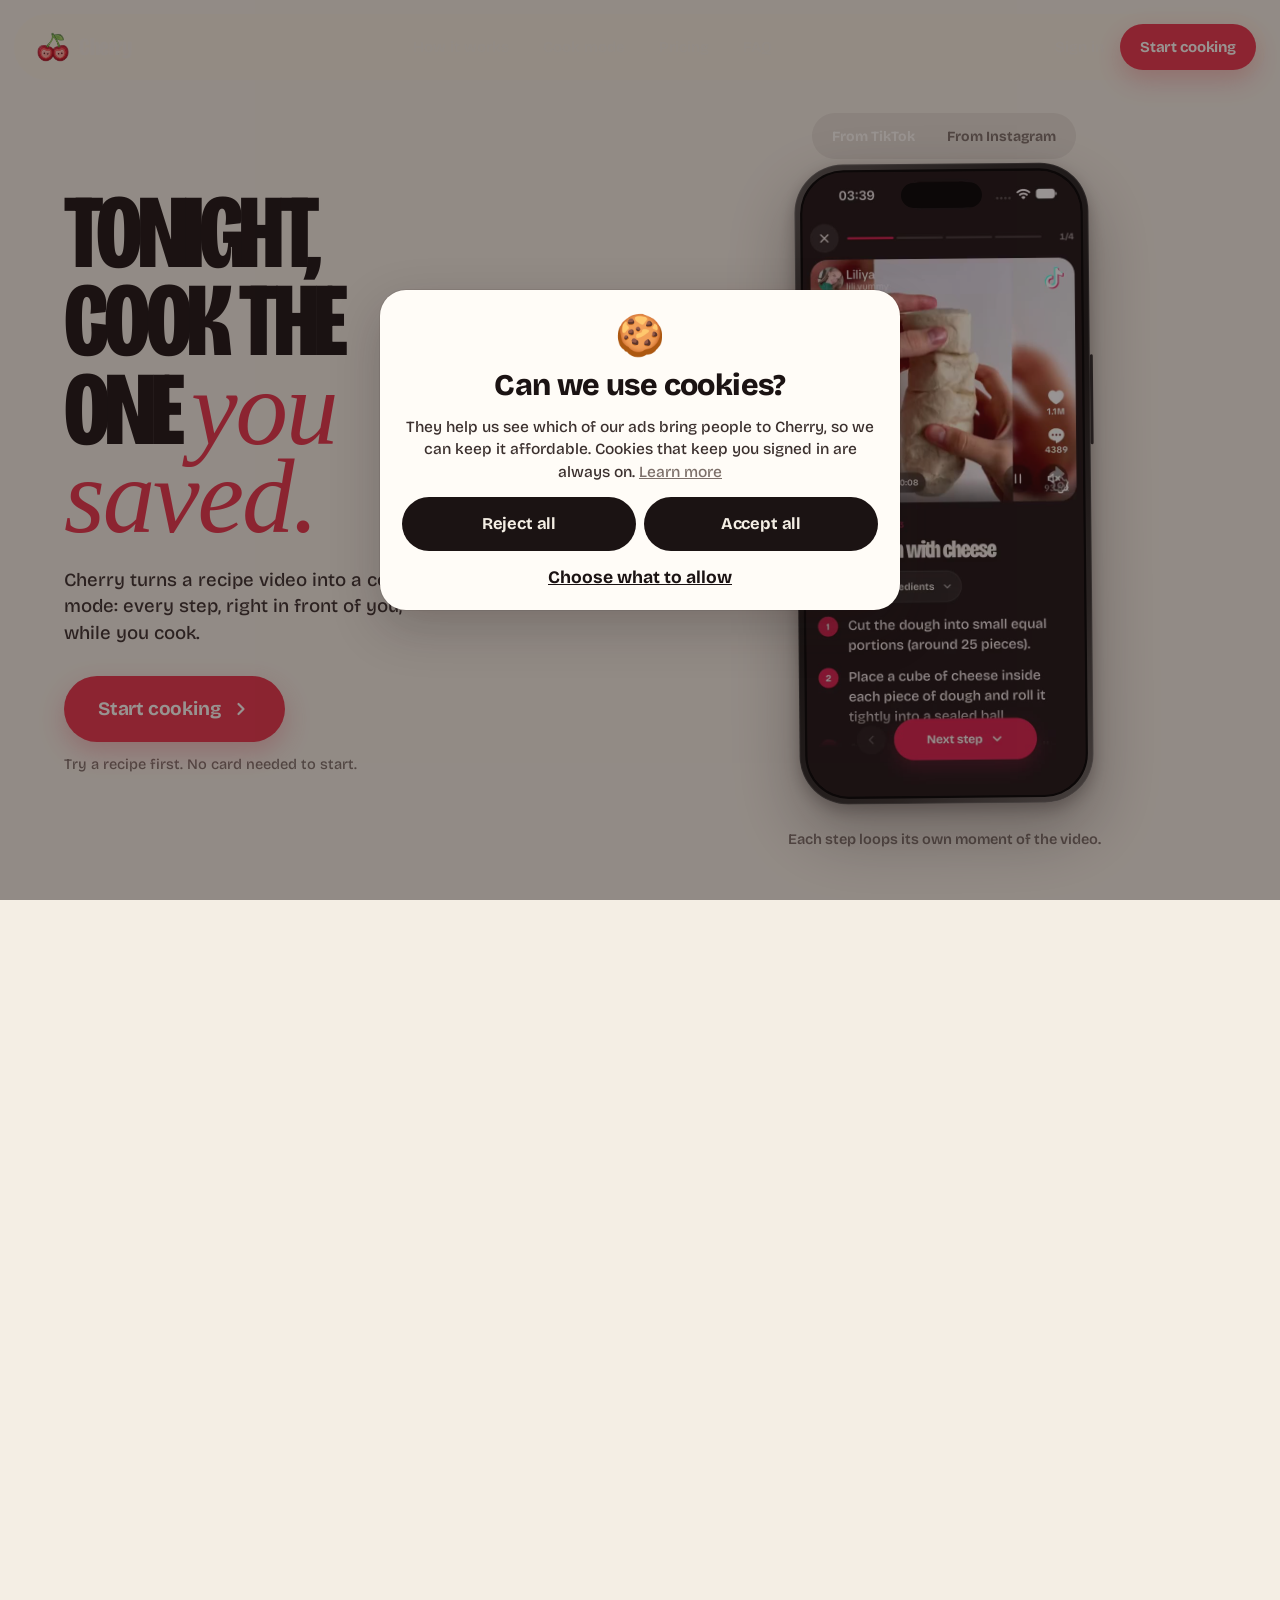
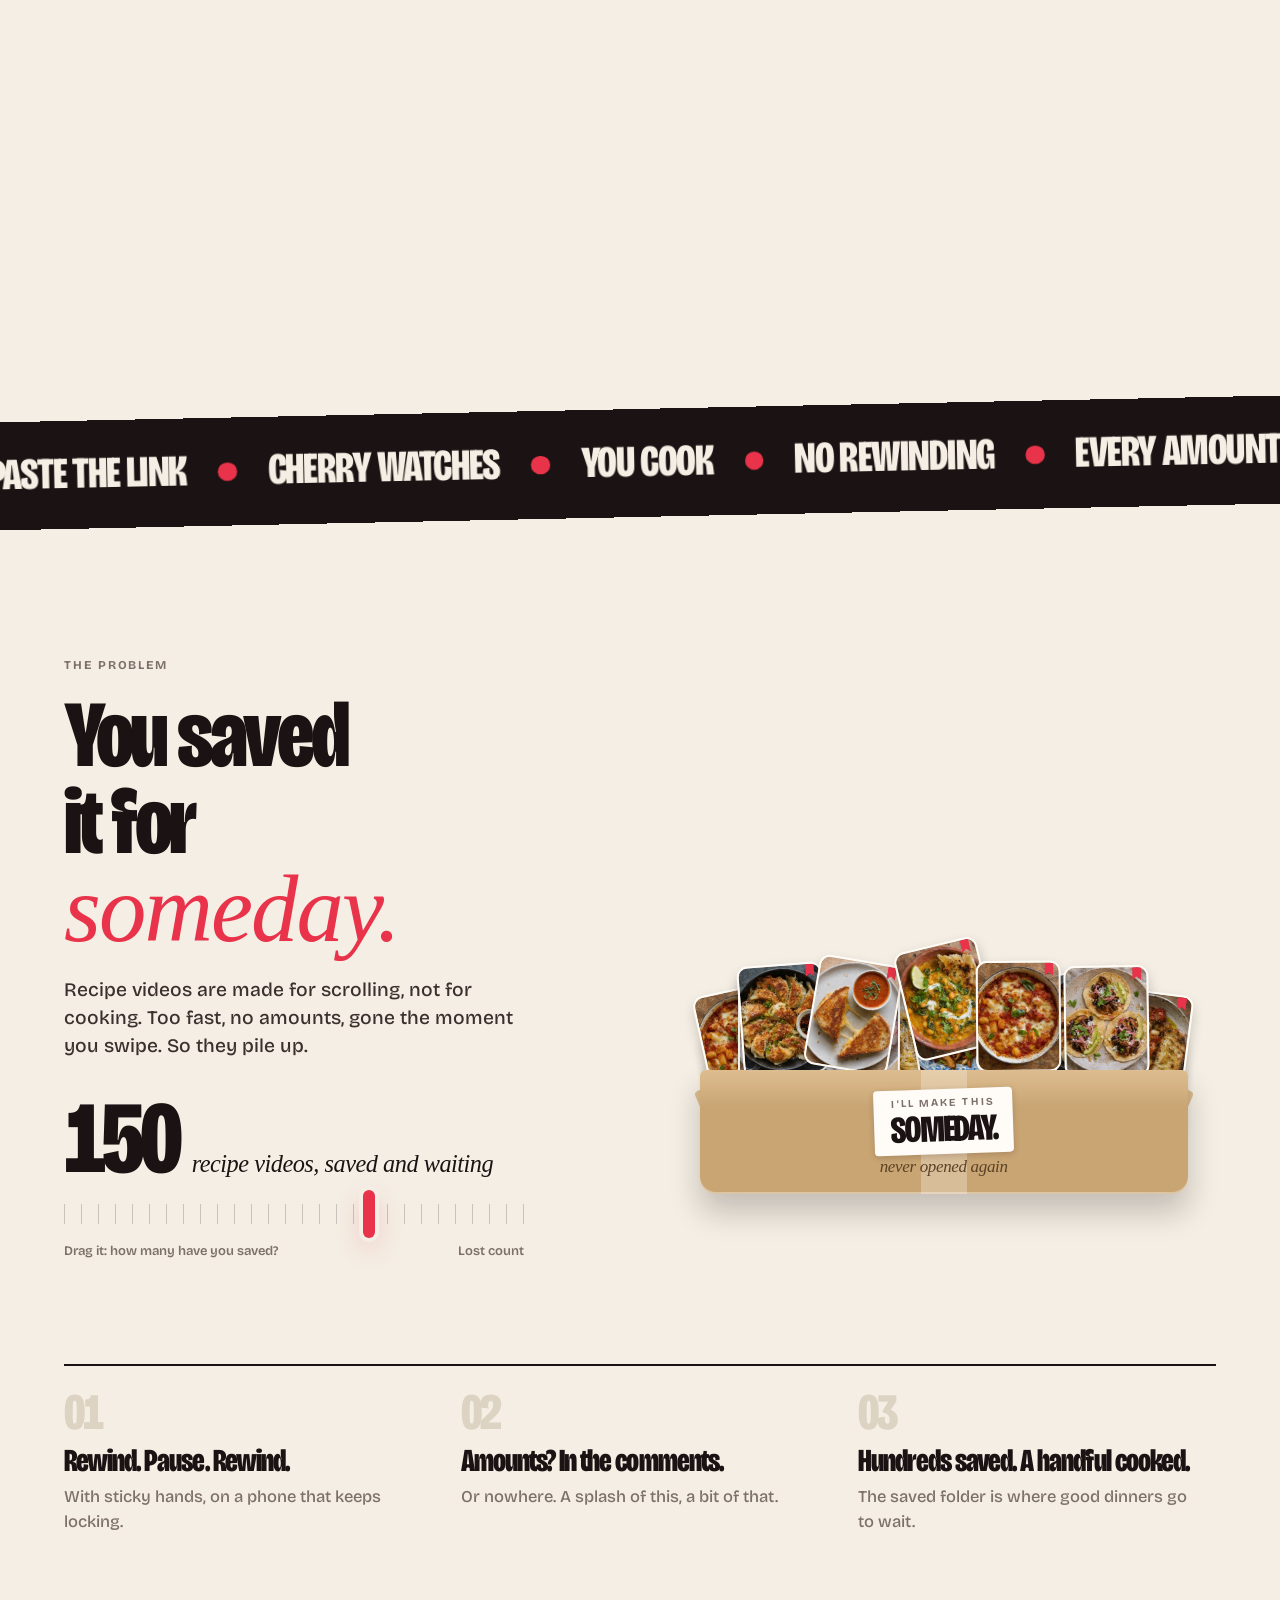
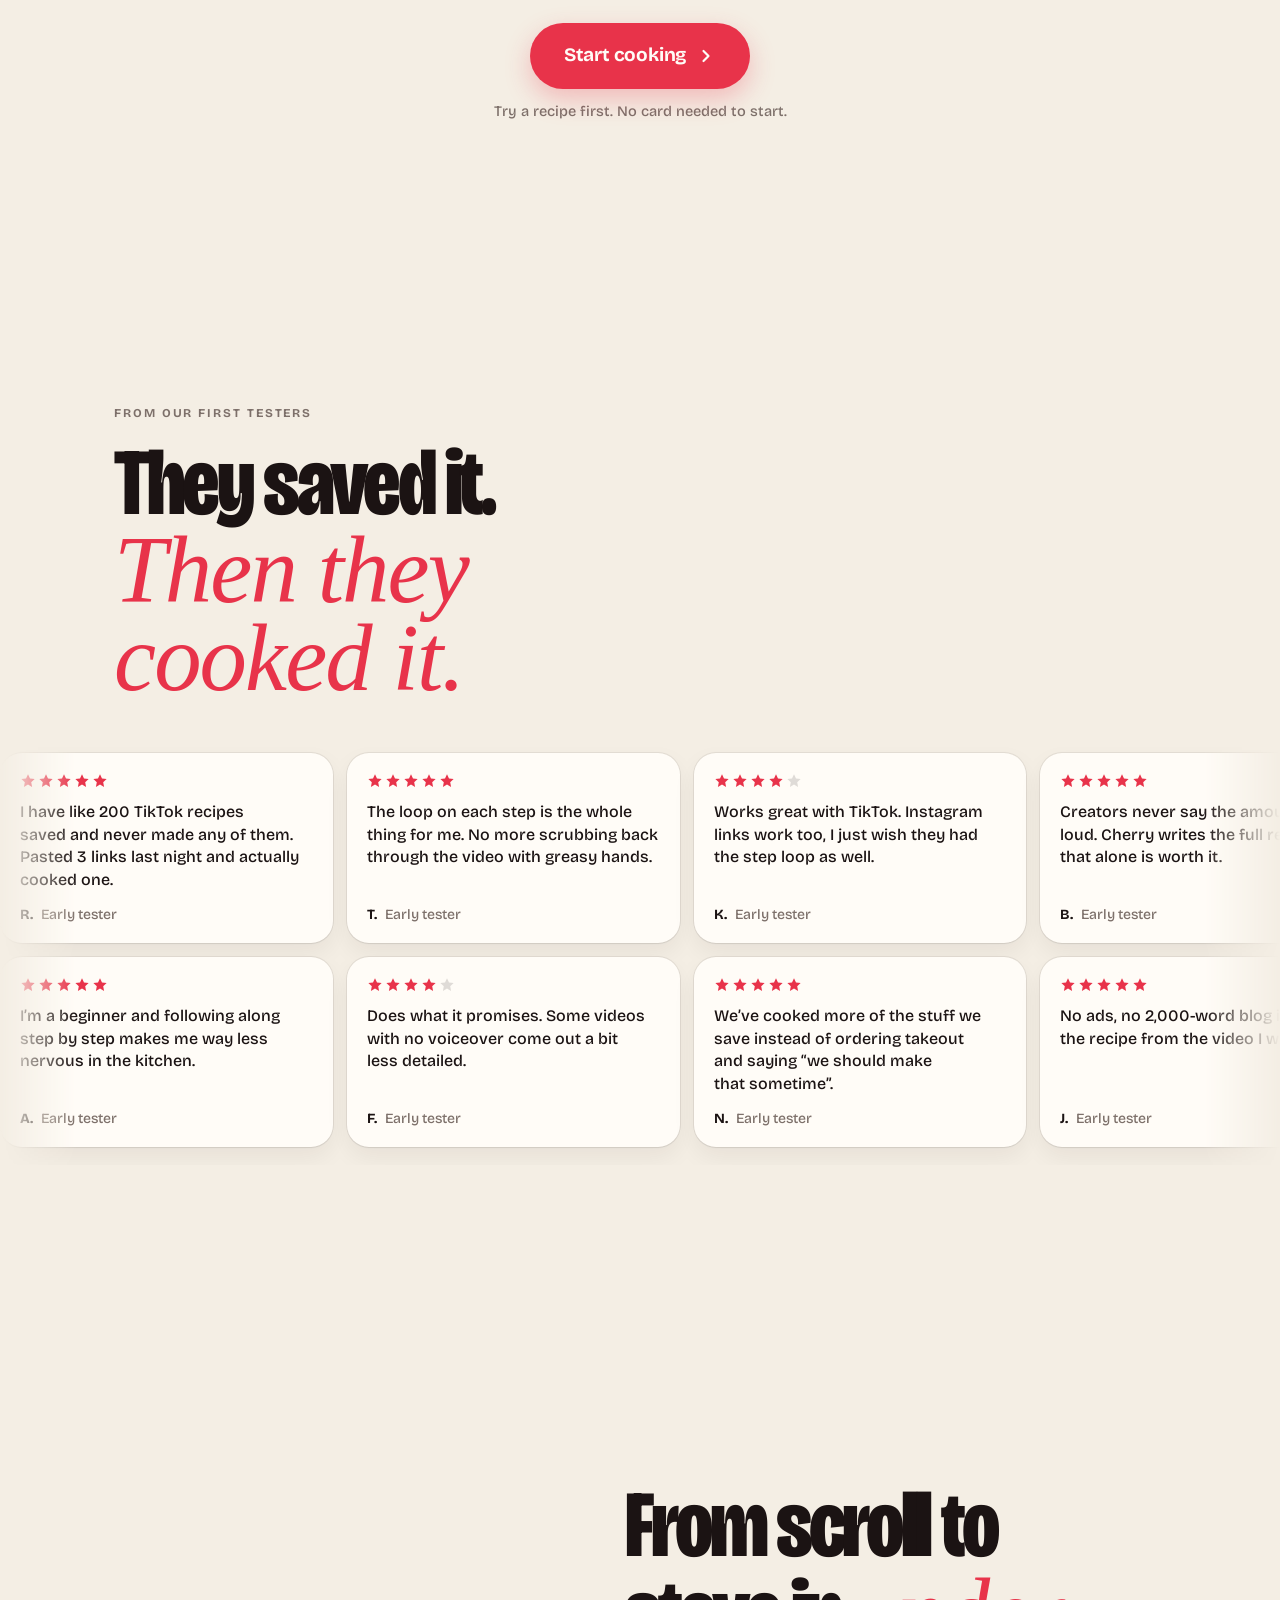
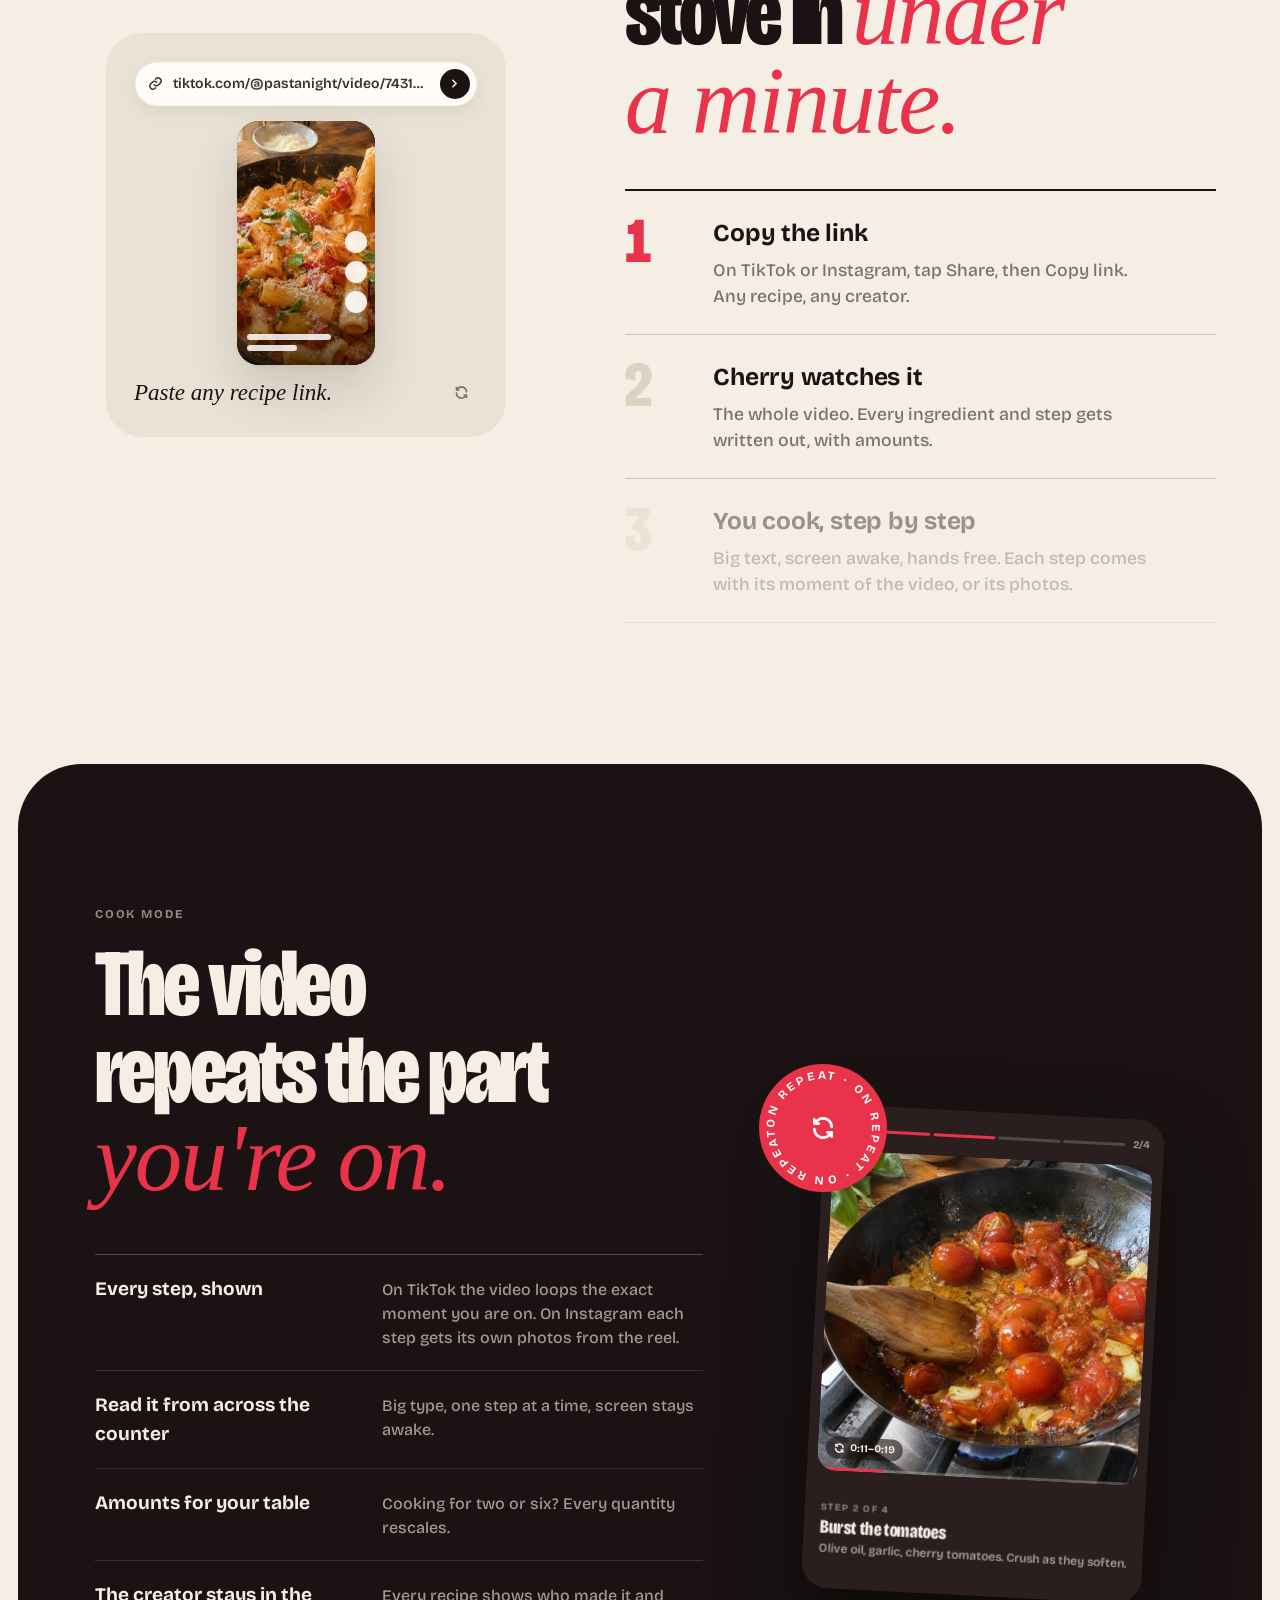
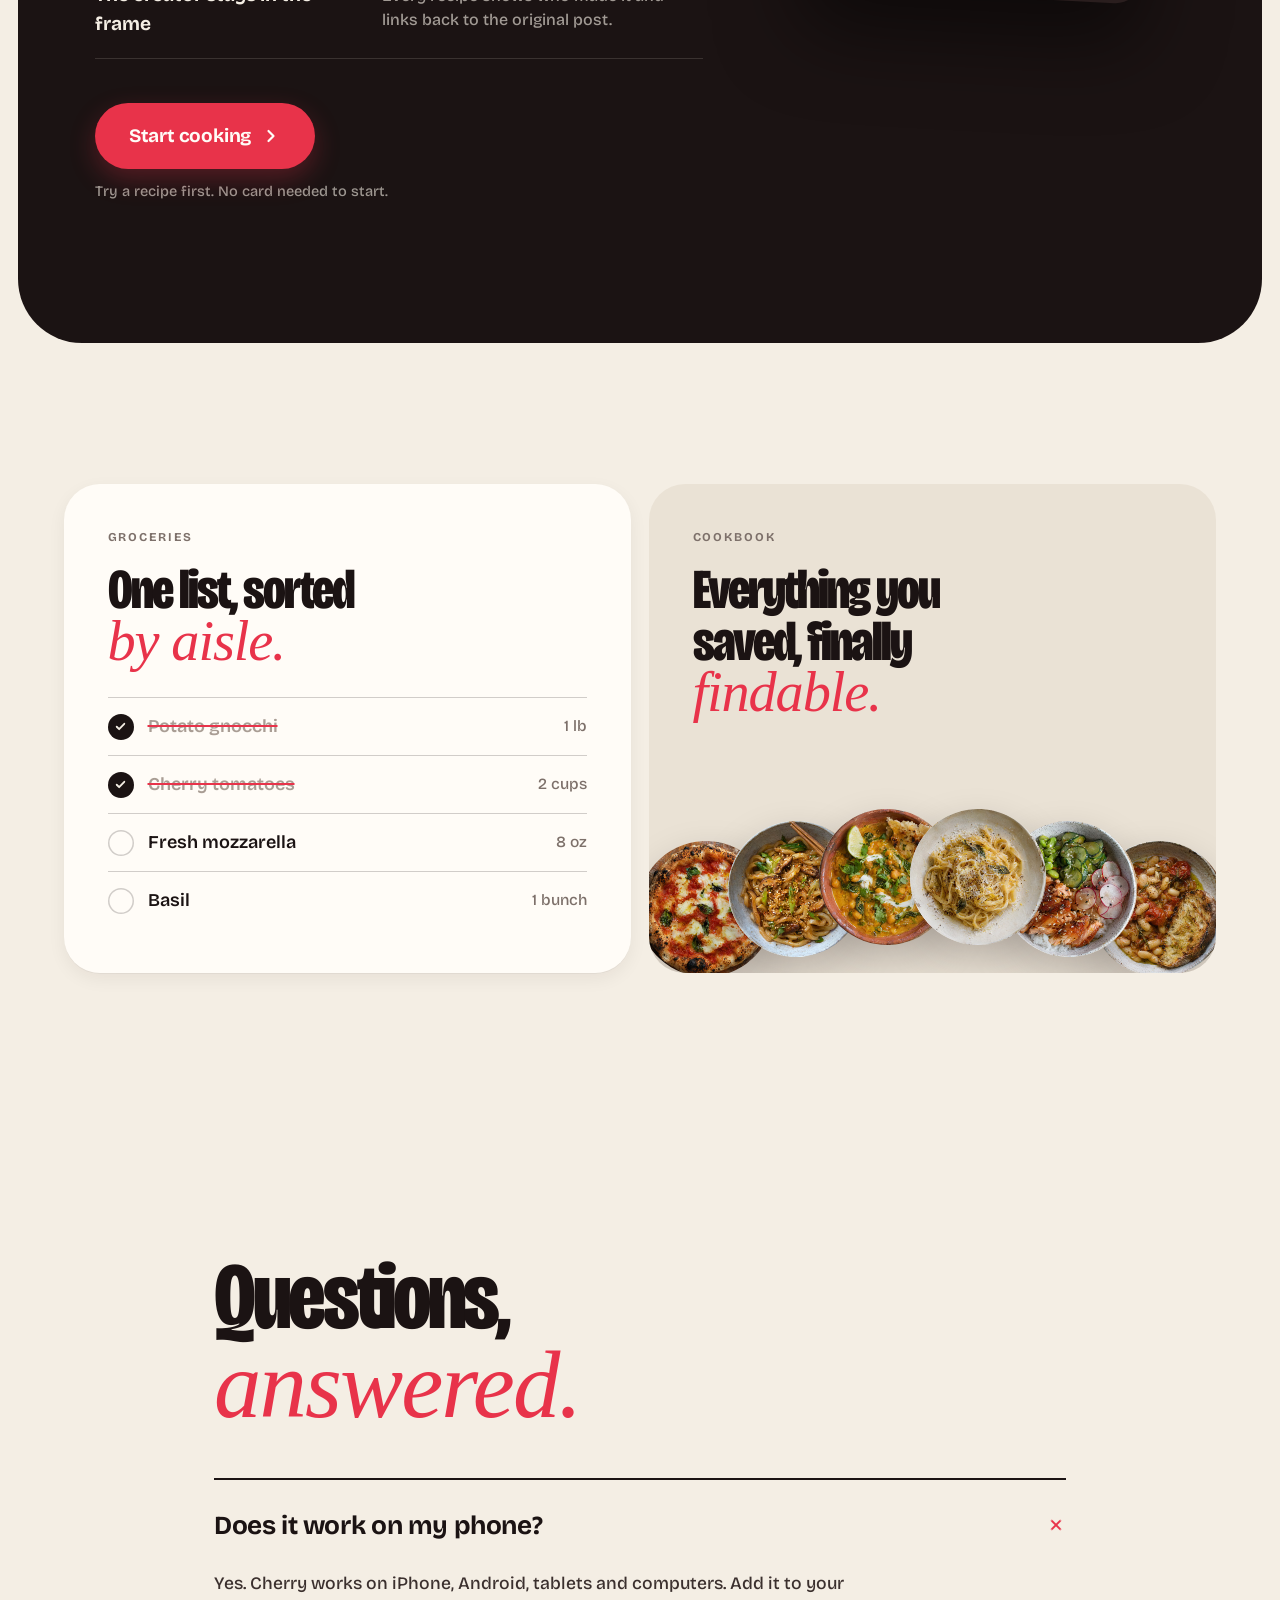
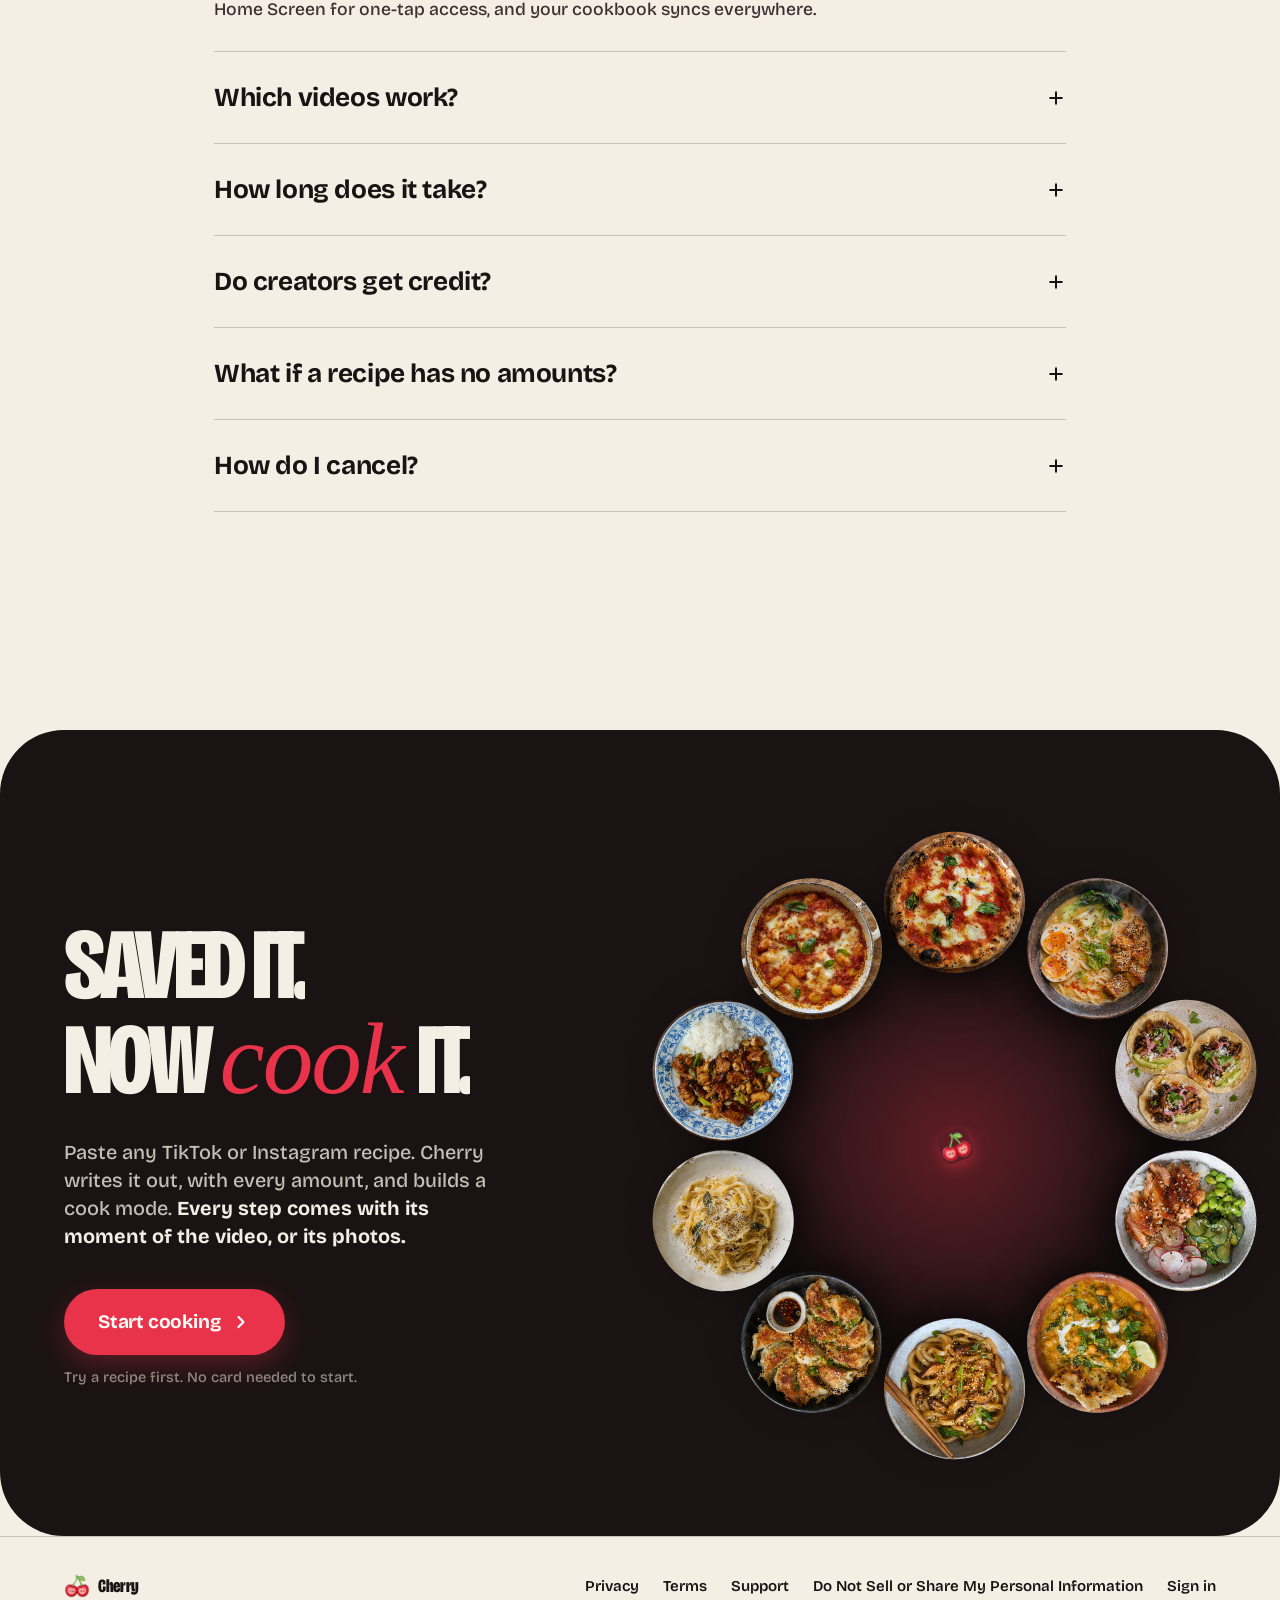
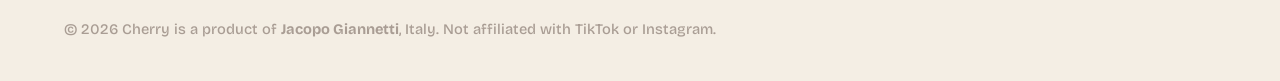
==== commit 47dc1937: "Cook mode: foto anche per TikTok, video che si chiude, vista orizzontale Co-Authored-By: Claude Fabl" ====
--- a/index.html
+++ b/index.html
@@ -26,8 +26,8 @@
   <link rel="modulepreload" crossorigin href="/assets/Reviews.uRRHNa_r.js">
   <link rel="modulepreload" crossorigin href="/assets/home.BkWf_C6g.js">
   <link rel="stylesheet" crossorigin href="/assets/ConsentBanner.Bgvd4B2_.css">
+  <link rel="stylesheet" crossorigin href="/assets/home.DwCZNaxz.css">
   <link rel="stylesheet" crossorigin href="/assets/Reviews.Di3WfspR.css">
-  <link rel="stylesheet" crossorigin href="/assets/home.DwCZNaxz.css">
 </head>
 <body>
   <div id="root">
